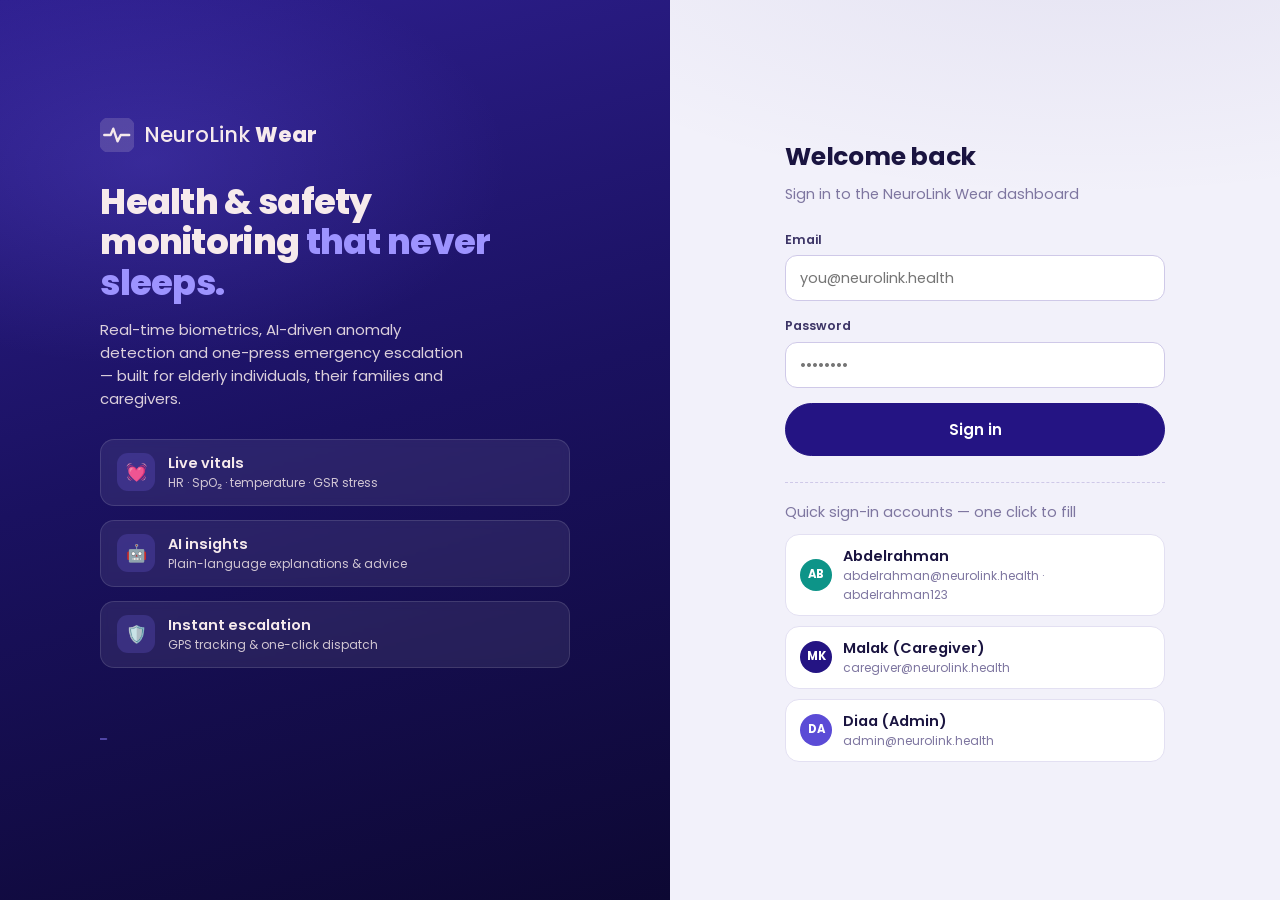
==== static/index.html @ 6613efa2 "Remove Two-tier safety thresholds section from Calibration tab Co-authored-by: arena-agent <29705374" ====
<!DOCTYPE html>
<html lang="en" data-theme="light">
<head>
  <meta charset="UTF-8">
  <meta name="viewport" content="width=device-width, initial-scale=1.0">
  <meta name="description" content="NeuroLink Wear — real-time IoT health & safety monitoring dashboard for elderly care.">
  <title>NeuroLink Wear — Health & Safety Dashboard</title>
  <link rel="icon" href="data:image/svg+xml,%3Csvg xmlns='http://www.w3.org/2000/svg' viewBox='0 0 32 32'%3E%3Crect width='32' height='32' rx='8' fill='%23241483'/%3E%3Cpath d='M4 16h6l2.5-6 4 12 3-6h8' stroke='white' stroke-width='2.4' fill='none' stroke-linecap='round' stroke-linejoin='round'/%3E%3C/svg%3E">
  <link rel="preconnect" href="https://fonts.googleapis.com">
  <link rel="preconnect" href="https://fonts.gstatic.com" crossorigin>
  <link href="https://fonts.googleapis.com/css2?family=Poppins:wght@400;500;600;700;800&family=Inter:wght@400;500;600;700&family=JetBrains+Mono:wght@400;500;600&display=swap" rel="stylesheet">
  <link rel="stylesheet" href="/static/css/styles.css?v=20261001-4">
  <link rel="stylesheet" href="/static/vendor/leaflet/leaflet.css">
</head>
<body>
  <!-- ═══════════ Login ═══════════ -->
  <div id="login-screen" class="login-screen hidden">
    <div class="login-hero">
      <div class="login-hero-inner">
        <div class="brand-logo lg">
          <svg viewBox="0 0 32 32" width="34" height="34" aria-hidden="true"><rect width="32" height="32" rx="9" fill="currentColor" opacity=".16"/><path d="M4 16h6l2.5-6 4 12 3-6h8" stroke="currentColor" stroke-width="2.2" fill="none" stroke-linecap="round" stroke-linejoin="round"/></svg>
          <span>NeuroLink <b>Wear</b></span>
        </div>
        <h1>Health &amp; safety monitoring <span class="accent">that never sleeps.</span></h1>
        <p>Real-time biometrics, AI-driven anomaly detection and one-press emergency escalation — built for elderly individuals, their families and caregivers.</p>
        <div class="hero-features">
          <div class="hero-feature"><span class="hf-icon">💓</span><div><strong>Live vitals</strong><small>HR · SpO₂ · temperature · GSR stress</small></div></div>
          <div class="hero-feature"><span class="hf-icon">🤖</span><div><strong>AI insights</strong><small>Plain-language explanations &amp; advice</small></div></div>
          <div class="hero-feature"><span class="hf-icon">🛡️</span><div><strong>Instant escalation</strong><small>GPS tracking &amp; one-click dispatch</small></div></div>
        </div>
        <div class="hero-wave" aria-hidden="true">
          <svg viewBox="0 0 600 90" preserveAspectRatio="none">
            <path class="wave-path" d="M0,45 L60,45 L75,20 L95,70 L115,35 L130,45 L200,45 L215,10 L235,80 L255,30 L270,45 L340,45 L355,22 L375,68 L395,38 L410,45 L480,45 L495,16 L515,74 L535,32 L550,45 L600,45"
                  fill="none" stroke="currentColor" stroke-width="2.5" stroke-linecap="round" stroke-linejoin="round"/>
          </svg>
        </div>
      </div>
    </div>
    <div class="login-panel">
      <div class="login-card">
        <h2>Welcome back</h2>
        <p class="muted">Sign in to the NeuroLink Wear dashboard</p>
        <form id="login-form" autocomplete="on" onsubmit="return false" action="#">
          <label class="field">
            <span>Email</span>
            <input type="email" id="login-email" required placeholder="you@neurolink.health" autocomplete="username">
          </label>
          <label class="field">
            <span>Password</span>
            <input type="password" id="login-password" required placeholder="••••••••" autocomplete="current-password">
          </label>
          <div id="login-error" class="form-error hidden"></div>
          <button type="submit" class="btn primary block lg-btn" id="login-submit">Sign in</button>
        </form>
        <div class="demo-accounts">
          <p class="muted">Quick sign-in accounts — one click to fill</p>
          <button class="demo-chip" data-email="abdelrahman@neurolink.health" data-pw="abdelrahman123">
            <span class="avatar sm" style="background:#0d9488">AB</span>
            <span><strong>Abdelrahman</strong><small>abdelrahman@neurolink.health · abdelrahman123</small></span>
          </button>
          <button class="demo-chip" data-email="caregiver@neurolink.health" data-pw="caregiver123">
            <span class="avatar sm" style="background:#241483">MK</span>
            <span><strong>Malak (Caregiver)</strong><small>caregiver@neurolink.health</small></span>
          </button>
          <button class="demo-chip" data-email="admin@neurolink.health" data-pw="admin123">
            <span class="avatar sm" style="background:#5b4bd6">DA</span>
            <span><strong>Diaa (Admin)</strong><small>admin@neurolink.health</small></span>
          </button>
        </div>
      </div>
    </div>
  </div>

  <!-- ═══════════ App shell ═══════════ -->
  <div id="app-shell" class="app-shell hidden">
    <aside id="sidebar" class="sidebar">
      <div class="sidebar-head">
        <div class="brand-logo">
          <svg viewBox="0 0 32 32" width="30" height="30" aria-hidden="true"><rect width="32" height="32" rx="9" fill="currentColor" opacity=".16"/><path d="M4 16h6l2.5-6 4 12 3-6h8" stroke="currentColor" stroke-width="2.2" fill="none" stroke-linecap="round" stroke-linejoin="round"/></svg>
          <span>NeuroLink <b>Wear</b></span>
        </div>
        <button id="sidebar-close" class="icon-btn sidebar-close" aria-label="Close menu">✕</button>
      </div>

      <div class="patient-chip" id="patient-chip">
        <span class="avatar" id="patient-avatar">AB</span>
        <div class="patient-chip-info">
          <strong id="patient-chip-name">Abdelrahman</strong>
          <small id="patient-chip-sub">78 · Suite 214 · NL-200</small>
        </div>
      </div>

      <nav class="side-nav" id="side-nav" aria-label="Main navigation">
        <a href="#/overview" data-route="overview" class="side-link">
          <svg viewBox="0 0 24 24"><rect x="3" y="3" width="7.5" height="7.5" rx="2"/><rect x="13.5" y="3" width="7.5" height="7.5" rx="2"/><rect x="3" y="13.5" width="7.5" height="7.5" rx="2"/><rect x="13.5" y="13.5" width="7.5" height="7.5" rx="2"/></svg>
          <span>Live Overview</span>
        </a>
        <a href="#/alerts" data-route="alerts" class="side-link">
          <svg viewBox="0 0 24 24"><path d="M12 3a6 6 0 0 0-6 6v3.6l-1.6 2.9a1 1 0 0 0 .9 1.5h13.4a1 1 0 0 0 .9-1.5L18 12.6V9a6 6 0 0 0-6-6Z"/><path d="M9.5 19a2.5 2.5 0 0 0 5 0"/></svg>
          <span>AI Alerts</span>
          <span class="nav-badge hidden" id="nav-alert-count">0</span>
        </a>
        <a href="#/safety" data-route="safety" class="side-link">
          <svg viewBox="0 0 24 24"><path d="M12 2.7 4.8 5.7v5.1c0 4.6 3 8.9 7.2 10.2 4.2-1.3 7.2-5.6 7.2-10.2V5.7L12 2.7Z"/><path d="M9.2 11.9 11.3 14l3.7-3.9"/></svg>
          <span>Safety &amp; SOS</span>
        </a>
        <a href="#/trends" data-route="trends" class="side-link">
          <svg viewBox="0 0 24 24"><path d="M4 19V5"/><path d="M4 19h16"/><path d="m7 14 3.5-4 3 2.5L18 7"/><circle cx="18" cy="7" r="1.4"/></svg>
          <span>Trends</span>
        </a>
        <a href="#/management" data-route="management" class="side-link">
          <svg viewBox="0 0 24 24"><circle cx="9" cy="8" r="3.2"/><path d="M3.5 19c.6-3 2.9-4.7 5.5-4.7s4.9 1.7 5.5 4.7"/><circle cx="17.2" cy="9.2" r="2.5"/><path d="M15.6 14.7c2.4.1 4.4 1.6 4.9 4.3"/></svg>
          <span>Care Team</span>
        </a>
        <div class="side-section-label">System</div>
        <a href="#/settings" data-route="settings" class="side-link">
          <svg viewBox="0 0 24 24"><circle cx="12" cy="12" r="3"/><path d="M19 12a7 7 0 0 0-.1-1.2l2-1.5-2-3.4-2.3 1a7 7 0 0 0-2-1.2L14.2 3h-4l-.4 2.7a7 7 0 0 0-2 1.2l-2.3-1-2 3.4 2 1.5a7 7 0 0 0 0 2.4l-2 1.5 2 3.4 2.3-1a7 7 0 0 0 2 1.2l.4 2.7h4l.4-2.7a7 7 0 0 0 2-1.2l2.3 1 2-3.4-2-1.5c.06-.4.1-.8.1-1.2Z"/></svg>
          <span>Settings</span>
        </a>
      </nav>

      <div class="sidebar-foot">
        <div class="user-card" id="user-card">
          <span class="avatar sm" id="user-avatar">EC</span>
          <div class="user-card-info">
            <strong id="user-name">—</strong>
            <small id="user-role">—</small>
          </div>
          <button class="icon-btn" id="logout-btn" title="Sign out" aria-label="Sign out">
            <svg viewBox="0 0 24 24"><path d="M9 4H6a2 2 0 0 0-2 2v12a2 2 0 0 0 2 2h3"/><path d="m15 8 4 4-4 4"/><path d="M19 12H9"/></svg>
          </button>
        </div>
      </div>
    </aside>
    <div id="sidebar-overlay" class="sidebar-overlay hidden"></div>

    <div class="main-col">
      <!-- Sticky device status banner -->
      <header class="status-banner" id="status-banner">
        <button class="icon-btn menu-btn" id="menu-btn" aria-label="Open menu">
          <svg viewBox="0 0 24 24"><path d="M4 7h16M4 12h16M4 17h16"/></svg>
        </button>
        <div class="device-status" id="device-status">
          <span class="status-dot online" id="status-dot"></span>
          <strong id="status-label">Connecting…</strong>
          <span class="status-sep">·</span>
          <span class="muted" id="status-device-name">NeuroLink Band NL-200</span>
          <span class="status-sep">·</span>
          <span class="battery-chip" id="status-battery" title="Band battery">
            <svg viewBox="0 0 24 24" width="16" height="16"><rect x="2" y="7" width="17" height="10" rx="2.5"/><path d="M21 10.5v3" stroke-width="2"/><rect class="battery-fill" x="4" y="9" width="11" height="6" rx="1"/></svg>
            <span id="status-battery-pct">—</span>
          </span>
          <span class="status-sep">·</span>
          <span class="muted mono" id="status-sync">last sync —</span>
        </div>
        <div class="banner-actions">
          <button class="btn ghost sm" id="theme-toggle" title="Toggle dark / light mode" aria-label="Toggle theme">
            <svg id="theme-icon-moon" viewBox="0 0 24 24"><path d="M20 14.5A8 8 0 0 1 9.5 4 8 8 0 1 0 20 14.5Z"/></svg>
            <svg id="theme-icon-sun" class="hidden" viewBox="0 0 24 24"><circle cx="12" cy="12" r="4"/><path d="M12 2.5v2M12 19.5v2M2.5 12h2M19.5 12h2M5 5l1.4 1.4M17.6 17.6 19 19M19 5l-1.4 1.4M6.4 17.6 5 19"/></svg>
          </button>
          <button class="btn danger sm" id="sos-btn" title="Trigger emergency SOS">
            <svg viewBox="0 0 24 24" width="15" height="15"><path d="M12 2.7 4.8 5.7v5.1c0 4.6 3 8.9 7.2 10.2 4.2-1.3 7.2-5.6 7.2-10.2V5.7L12 2.7Z"/><path d="M12 8.5v4.2"/><circle cx="12" cy="15.6" r=".9" fill="currentColor" stroke="none"/></svg>
            <span class="sos-label">SOS</span>
          </button>
        </div>
      </header>

      <main id="view-root" class="view-root" tabindex="-1"></main>
    </div>
  </div>

  <!-- overlays -->
  <div id="toast-root" class="toast-root" aria-live="polite"></div>
  <div id="modal-root" class="modal-root hidden"></div>

  <script type="module" src="/static/js/app.js?v=20261001-4"></script>
</body>
</html>
---- static/css/styles.css ----
/* ═══════════════════════════════════════════════════════════════════════════
   NeuroLink Wear — Health & Safety Dashboard
   Minimal clinical design system · crimson identity · light / dark · responsive
   ═══════════════════════════════════════════════════════════════════════════ */

:root {
  --font-sans: 'Poppins', 'Inter', ui-sans-serif, -apple-system, 'Segoe UI', Roboto, sans-serif;
  --font-mono: 'JetBrains Mono', ui-monospace, 'SF Mono', Menlo, Consolas, monospace;

  /* light theme — warm blush minimal */
  --bg: #f2f1fa;
  --bg-grad: radial-gradient(1100px 480px at 85% -10%, rgba(36, 20, 131, .07) 0%, transparent 60%);
  --surface: #ffffff;
  --surface-2: #f7f6fc;
  --surface-3: #eceaf6;
  --border: #e3e0f2;
  --border-strong: #cfc9e8;
  --text: #1a1440;
  --text-2: #3d3566;
  --muted: #7e76a0;
  --accent: #241483;
  --accent-2: #170c5e;
  --accent-soft: rgba(36, 20, 131, .09);
  --ok: #1e8a5f;
  --ok-soft: rgba(30, 138, 95, .12);
  --warn: #c97a14;
  --warn-soft: rgba(201, 122, 20, .13);
  --danger: #d32b36;
  --danger-soft: rgba(211, 43, 54, .10);
  --critical: #9f1220;
  --info: #4a3fc0;
  --info-soft: rgba(74, 63, 192, .11);
  --purple: #6b4fd0;
  --purple-soft: rgba(107, 79, 208, .12);
  --shadow-sm: 0 1px 2px rgba(24, 16, 80, .05);
  --shadow-md: 0 6px 18px rgba(24, 16, 80, .08);
  --shadow-lg: 0 22px 50px rgba(24, 16, 80, .16);
  --radius: 18px;
  --radius-sm: 12px;
  --sidebar-w: 252px;
  --banner-h: 54px;
  --on-accent: #ffffff;
  --accent-3: #4c3bd4;
}

[data-theme="dark"] {
  --bg: #0d0a24;
  --bg-grad: radial-gradient(1100px 480px at 85% -10%, rgba(120, 100, 255, .10) 0%, transparent 55%);
  --surface: #171240;
  --surface-2: #1d1750;
  --surface-3: #251d66;
  --border: #2e2578;
  --border-strong: #3b3090;
  --text: #efedfb;
  --text-2: #c5bfe8;
  --muted: #8e86b8;
  --accent: #8f82ee;
  --accent-2: #6b5ae8;
  --accent-soft: rgba(143, 130, 238, .15);
  --ok: #46bfa0;
  --ok-soft: rgba(70, 191, 160, .14);
  --warn: #e0a64d;
  --warn-soft: rgba(224, 166, 77, .14);
  --danger: #f56a80;
  --danger-soft: rgba(245, 106, 128, .14);
  --critical: #f05570;
  --info: #8f82ee;
  --info-soft: rgba(143, 130, 238, .15);
  --purple: #a88fe0;
  --purple-soft: rgba(168, 143, 224, .15);
  --shadow-sm: 0 1px 2px rgba(0, 0, 0, .3);
  --shadow-md: 0 6px 18px rgba(0, 0, 0, .35);
  --shadow-lg: 0 22px 54px rgba(0, 0, 0, .5);
  --on-accent: #140c48;
  --accent-3: #5b4bd6;
}

* { box-sizing: border-box; margin: 0; padding: 0; }
html { -webkit-text-size-adjust: 100%; }
body {
  font-family: var(--font-sans);
  background: var(--bg);
  background-image: var(--bg-grad);
  background-attachment: fixed;
  color: var(--text);
  min-height: 100vh;
  font-size: 14.5px;
  line-height: 1.55;
  -webkit-font-smoothing: antialiased;
}
.hidden { display: none !important; }
.muted { color: var(--muted); }
.mono { font-family: var(--font-mono); font-size: .92em; }
b, strong { font-weight: 600; }
small { font-size: 12px; }
a { color: var(--accent); text-decoration: none; }
h1, h2, h3, h4 { letter-spacing: -.015em; }
svg { fill: none; stroke: currentColor; stroke-width: 1.7; stroke-linecap: round; stroke-linejoin: round; }
::-webkit-scrollbar { width: 10px; height: 10px; }
::-webkit-scrollbar-thumb { background: var(--border-strong); border-radius: 8px; border: 2px solid transparent; background-clip: padding-box; }
::-webkit-scrollbar-track { background: transparent; }

/* ── Buttons ──────────────────────────────────────────────────────────── */
.btn {
  display: inline-flex; align-items: center; justify-content: center; gap: 8px;
  font: inherit; font-weight: 600; font-size: 13.5px;
  padding: 10px 19px; border-radius: 999px;
  border: 1px solid var(--border-strong); background: var(--surface); color: var(--text);
  cursor: pointer; transition: all .16s ease; white-space: nowrap; text-decoration: none;
}
.btn:hover { transform: translateY(-1px); box-shadow: var(--shadow-md); }
.btn:active { transform: translateY(0); }
.btn:disabled { opacity: .55; cursor: not-allowed; transform: none; box-shadow: none; }
.btn svg { width: 16px; height: 16px; }
.btn.primary { background: var(--accent); border-color: var(--accent); color: var(--on-accent); }
.btn.primary:hover { filter: brightness(1.08); }
.btn.danger { background: var(--danger); border-color: var(--danger); color: var(--on-accent); }
.btn.ghost { background: transparent; border-color: var(--border); }
.btn.ghost:hover { background: var(--surface-3); }
.btn.soft { background: var(--accent-soft); border-color: transparent; color: var(--accent); }
.btn.warn { background: var(--warn); border-color: var(--warn); color: var(--on-accent); }
.btn.sm { padding: 6px 14px; font-size: 12.5px; }
.btn.sm svg { width: 14px; height: 14px; }
.btn.lg-btn { padding: 14px 24px; font-size: 15px; }
.btn.block { width: 100%; }
.icon-btn {
  display: inline-flex; align-items: center; justify-content: center;
  width: 36px; height: 36px; border-radius: 999px; border: 1px solid var(--border);
  background: var(--surface); color: var(--text-2); cursor: pointer; transition: all .15s;
}
.icon-btn:hover { background: var(--surface-3); color: var(--text); }
.icon-btn svg { width: 18px; height: 18px; }

/* ── Badges / chips ───────────────────────────────────────────────────── */
.badge {
  display: inline-flex; align-items: center; gap: 5px;
  padding: 3px 10px; border-radius: 999px; font-size: 11px; font-weight: 700;
  letter-spacing: .04em; text-transform: uppercase; line-height: 1.6;
}
.badge.low { background: var(--info-soft); color: var(--info); }
.badge.medium { background: var(--warn-soft); color: var(--warn); }
.badge.high { background: var(--danger-soft); color: var(--danger); }
.badge.critical { background: var(--danger); color: var(--on-accent); animation: pulse-critical 2s infinite; }
.badge.ok, .badge.resolved { background: var(--ok-soft); color: var(--ok); }
.badge.active { background: var(--danger-soft); color: var(--danger); }
.badge.acknowledged { background: var(--warn-soft); color: var(--warn); }
.badge.neutral { background: var(--surface-3); color: var(--text-2); }
.badge.purple { background: var(--purple-soft); color: var(--purple); }
@keyframes pulse-critical {
  0%, 100% { box-shadow: 0 0 0 0 rgba(211, 43, 54, .45); }
  50% { box-shadow: 0 0 0 6px rgba(211, 43, 54, 0); }
}

/* ── Cards ────────────────────────────────────────────────────────────── */
.card {
  background: var(--surface); border: 1px solid var(--border);
  border-radius: var(--radius); box-shadow: var(--shadow-sm);
}
.card-pad { padding: 20px; }
.card-head {
  display: flex; align-items: center; justify-content: space-between; gap: 12px;
  padding: 16px 20px 0;
}
.card-head h3 { font-size: 15px; font-weight: 650; display: flex; align-items: center; gap: 8px; }
.card-head h3 svg { width: 18px; height: 18px; flex: 0 0 18px; }
.card-head .sub { font-size: 12px; color: var(--muted); font-weight: 400; }
.card-body { padding: 16px 20px 20px; }

/* ── Login ────────────────────────────────────────────────────────────── */
.login-screen { display: grid; grid-template-columns: 1.1fr 1fr; min-height: 100vh; }
.login-hero {
  background: linear-gradient(165deg, #2e1f8f 0%, #1a1160 48%, #0d0833 100%);
  color: #f6eaec; display: flex; align-items: center; justify-content: center;
  padding: 48px; position: relative; overflow: hidden;
}
.login-hero::after {
  content: ''; position: absolute; inset: 0;
  background: radial-gradient(600px 340px at 22% 18%, rgba(120, 100, 255, .22), transparent 60%);
}
.login-hero-inner { max-width: 470px; position: relative; z-index: 1; }
.brand-logo {
  display: flex; align-items: center; gap: 10px;
  font-size: 17px; font-weight: 500; color: inherit;
}
.brand-logo b { font-weight: 800; }
.brand-logo.lg { font-size: 21px; margin-bottom: 30px; }
.login-hero h1 { font-size: 35px; line-height: 1.16; font-weight: 800; letter-spacing: -.02em; margin-bottom: 14px; }
.login-hero h1 .accent { color: #9d93ff; }
.login-hero > .login-hero-inner > p { opacity: .88; font-size: 15px; max-width: 42ch; }
.hero-features { margin-top: 28px; display: grid; gap: 14px; }
.hero-feature {
  display: flex; gap: 13px; align-items: center;
  background: rgba(255, 255, 255, .08); border: 1px solid rgba(255, 255, 255, .12);
  padding: 12px 16px; border-radius: 14px; backdrop-filter: blur(4px);
}
.hero-feature .hf-icon {
  font-size: 17px; width: 38px; height: 38px; border-radius: 11px; flex: 0 0 auto;
  display: inline-flex; align-items: center; justify-content: center;
  background: rgba(130, 110, 255, .2);
}
.hero-feature small { display: block; opacity: .82; }
.hero-wave { margin-top: 34px; color: rgba(140, 125, 255, .5); }
.hero-wave svg { width: 100%; height: 74px; }
.wave-path { stroke-dasharray: 8 1400; animation: wave-dash 7s linear infinite; }
@keyframes wave-dash { to { stroke-dashoffset: -1400; } }

.login-panel { display: flex; align-items: center; justify-content: center; padding: 32px 24px; }
.login-card { width: 100%; max-width: 380px; }
.login-card h2 { font-size: 25px; letter-spacing: -.01em; }
.login-card > p { margin: 6px 0 24px; }
.field { display: grid; gap: 6px; margin-bottom: 15px; }
.field > span { font-size: 12.5px; font-weight: 600; color: var(--text-2); }
.field input, .field select, .field textarea {
  font: inherit; padding: 11px 14px; border-radius: var(--radius-sm);
  border: 1px solid var(--border-strong); background: var(--surface); color: var(--text);
  transition: border-color .15s, box-shadow .15s; width: 100%;
}
.field input:focus, .field select:focus, .field textarea:focus {
  outline: none; border-color: var(--accent); box-shadow: 0 0 0 3px var(--accent-soft);
}
.field textarea { resize: vertical; min-height: 74px; }
.form-error {
  background: var(--danger-soft); color: var(--danger); border: 1px solid var(--danger);
  padding: 10px 13px; border-radius: var(--radius-sm); font-size: 13px; margin-bottom: 14px;
}
.demo-accounts { margin-top: 26px; border-top: 1px dashed var(--border-strong); padding-top: 18px; display: grid; gap: 10px; }
.demo-chip {
  display: flex; align-items: center; gap: 11px; text-align: left;
  padding: 10px 14px; border-radius: 14px; border: 1px solid var(--border);
  background: var(--surface); cursor: pointer; font: inherit; color: var(--text);
  transition: all .15s;
}
.demo-chip:hover { border-color: var(--accent); background: var(--accent-soft); }
.demo-chip small { display: block; color: var(--muted); }
#login-submit.loading { pointer-events: none; opacity: .75; }

/* ── Avatars ──────────────────────────────────────────────────────────── */
.avatar {
  width: 42px; height: 42px; border-radius: 50%; flex: 0 0 auto;
  display: inline-flex; align-items: center; justify-content: center;
  background: var(--accent-2); color: var(--on-accent); font-weight: 700; font-size: 14px; letter-spacing: .02em;
}
[data-theme="dark"] .avatar { color: #fff; }
.avatar.sm { width: 32px; height: 32px; font-size: 11.5px; }
.avatar.lg { width: 58px; height: 58px; font-size: 19px; }

/* ── App shell ────────────────────────────────────────────────────────── */
.app-shell { display: flex; min-height: 100vh; }
.sidebar {
  width: var(--sidebar-w); flex: 0 0 var(--sidebar-w);
  background: linear-gradient(180deg, #1e1270 0%, #0f0a40 100%);
  border-right: 1px solid rgba(255, 255, 255, .06);
  display: flex; flex-direction: column; position: fixed; inset: 0 auto 0 0;
  z-index: 60; transition: transform .25s ease;
}
.sidebar-head {
  display: flex; align-items: center; justify-content: space-between;
  padding: 18px 18px 14px;
}
.sidebar-head .brand-logo { color: #edeafb; }
.sidebar-head .brand-logo svg { color: #8b7bff; }
.sidebar-close { display: none; }
.patient-chip {
  margin: 2px 14px 14px; padding: 11px; display: flex; gap: 11px; align-items: center;
  background: rgba(255, 255, 255, .06); border: 1px solid rgba(255, 255, 255, .09); border-radius: 14px;
}
.patient-chip-info { min-width: 0; }
.patient-chip-info strong { display: block; font-size: 13px; white-space: nowrap; overflow: hidden; text-overflow: ellipsis; color: #edeafb; }
.patient-chip-info small { color: #a79fc8; }
.side-nav { flex: 1; overflow-y: auto; padding: 4px 12px 12px; display: grid; gap: 3px; align-content: start; }
.side-section-label {
  font-size: 10.5px; font-weight: 700; letter-spacing: .1em; text-transform: uppercase;
  color: #9b93c4; padding: 14px 12px 5px;
}
.side-link {
  display: flex; align-items: center; gap: 11px; padding: 10px 13px;
  border-radius: 12px; color: #d8d4f0; font-weight: 500; font-size: 13.5px;
  transition: all .15s; position: relative;
}
.side-link svg { width: 19px; height: 19px; stroke-width: 1.8; }
.side-link:hover { background: rgba(255, 255, 255, .07); color: #fff; }
.side-link.active { background: var(--accent-3); color: #fff; font-weight: 650; }
.nav-badge {
  margin-left: auto; background: var(--danger); color: #fff; font-size: 10.5px;
  font-weight: 700; padding: 1px 7px; border-radius: 999px;
}
.sidebar-foot { padding: 12px 14px 16px; border-top: 1px solid rgba(255, 255, 255, .08); }
.user-card { display: flex; align-items: center; gap: 10px; }
.user-card-info { flex: 1; min-width: 0; }
.user-card-info strong { display: block; font-size: 12.5px; white-space: nowrap; overflow: hidden; text-overflow: ellipsis; color: #edeafb; }
.user-card-info small { color: #a79fc8; text-transform: capitalize; }
.sidebar-overlay {
  position: fixed; inset: 0; background: rgba(12, 8, 40, .5); z-index: 1200;
  backdrop-filter: blur(2px);
}

.main-col { flex: 1; margin-left: var(--sidebar-w); display: flex; flex-direction: column; min-width: 0; }

/* ── Status banner ────────────────────────────────────────────────────── */
.status-banner {
  position: sticky; top: 0; z-index: 1100; min-height: var(--banner-h);
  display: flex; align-items: center; gap: 12px; padding: 8px 22px;
  background: color-mix(in srgb, var(--surface) 86%, transparent);
  backdrop-filter: blur(12px) saturate(1.3);
  border-bottom: 1px solid var(--border);
}
.menu-btn { display: none; }
.device-status { display: flex; align-items: center; gap: 9px; flex-wrap: wrap; font-size: 13px; min-width: 0; }
.status-sep { color: var(--border-strong); }
.status-dot { width: 9px; height: 9px; border-radius: 50%; background: var(--muted); flex: 0 0 auto; }
.status-dot.online { background: var(--ok); box-shadow: 0 0 0 3px var(--ok-soft); animation: blink 2.4s ease-in-out infinite; }
.status-dot.offline { background: var(--danger); box-shadow: 0 0 0 3px var(--danger-soft); }
.status-dot.connecting { background: var(--warn); box-shadow: 0 0 0 3px var(--warn-soft); animation: blink 1.1s ease-in-out infinite; }
@keyframes blink { 50% { opacity: .55; } }
.battery-chip { display: inline-flex; align-items: center; gap: 5px; color: var(--text-2); }
.battery-chip svg rect { stroke: currentColor; }
.battery-chip svg .battery-fill { fill: var(--ok); stroke: none; }
.banner-actions { margin-left: auto; display: flex; gap: 8px; align-items: center; }
#sos-btn { position: relative; overflow: hidden; }
#sos-btn::after {
  content: ''; position: absolute; inset: 0;
  background: radial-gradient(circle at 50% 50%, rgba(255,255,255,.28), transparent 70%);
  opacity: 0; transition: opacity .3s;
}
#sos-btn:hover::after { opacity: 1; }

/* ── View root / layout helpers ───────────────────────────────────────── */
.view-root { padding: 24px 26px 48px; max-width: 1500px; width: 100%; outline: none; }
.page-head { display: flex; align-items: flex-start; justify-content: space-between; gap: 16px; margin-bottom: 20px; flex-wrap: wrap; }
.page-head h2 { font-size: 23px; letter-spacing: -.015em; font-weight: 750; }
.page-head .subtitle { color: var(--muted); margin-top: 3px; max-width: 64ch; }
.page-actions { display: flex; gap: 9px; flex-wrap: wrap; }
.grid { display: grid; gap: 16px; }
.grid.cols-2 { grid-template-columns: repeat(2, minmax(0, 1fr)); }
.grid.cols-3 { grid-template-columns: repeat(3, minmax(0, 1fr)); }
.grid.cols-4 { grid-template-columns: repeat(4, minmax(0, 1fr)); }
.grid.span-right { grid-template-columns: 2fr 1fr; }
.grid.span-left { grid-template-columns: 1fr 2fr; }
.stack { display: grid; gap: 16px; }
.row { display: flex; gap: 10px; align-items: center; flex-wrap: wrap; }

/* ── Vitals cards ─────────────────────────────────────────────────────── */
.vital-card { position: relative; overflow: hidden; }
.vital-card .card-body { padding: 16px 18px 12px; }
.vital-top { display: flex; justify-content: space-between; align-items: flex-start; gap: 8px; }
.vital-icon {
  width: 40px; height: 40px; border-radius: 13px; display: inline-flex;
  align-items: center; justify-content: center; font-size: 19px;
}
.vital-icon svg { width: 21px; height: 21px; }
.vital-label { font-size: 12px; font-weight: 600; letter-spacing: .05em; text-transform: uppercase; color: var(--muted); }
.vital-value { font-family: var(--font-mono); font-size: 30px; font-weight: 600; letter-spacing: -.02em; line-height: 1.15; margin-top: 4px; }
.vital-value .unit { font-size: 13px; color: var(--muted); font-weight: 500; margin-left: 3px; letter-spacing: 0; }
.vital-trend { display: inline-flex; align-items: center; gap: 4px; font-size: 11.5px; font-weight: 600; }
.vital-trend.up { color: var(--danger); }
.vital-trend.down { color: var(--ok); }
.vital-trend.flat { color: var(--muted); }
.vital-foot { display: flex; align-items: center; justify-content: space-between; margin-top: 6px; }
.sparkline { width: 100%; height: 46px; display: block; }
.vital-range { font-size: 11px; color: var(--muted); }

/* ── Motion / IMU card ────────────────────────────────────────────────── */
.imu-grid { display: grid; grid-template-columns: repeat(3, 1fr); gap: 12px; margin: 12px 0; }
.imu-cell {
  background: var(--surface-2); border: 1px solid var(--border); border-radius: 13px;
  padding: 11px 13px;
}
.imu-cell small { color: var(--muted); display: block; font-size: 11px; text-transform: uppercase; letter-spacing: .05em; }
.imu-cell strong { font-family: var(--font-mono); font-size: 17px; font-weight: 600; }
.meter { height: 7px; border-radius: 6px; background: var(--surface-3); overflow: hidden; margin-top: 8px; }
.meter > i { display: block; height: 100%; border-radius: 6px; background: var(--accent); transition: width .5s ease; }
.meter.warn > i { background: var(--warn); }
.meter.danger > i { background: var(--danger); }

/* ── Feed / timeline ──────────────────────────────────────────────────── */
.feed { display: grid; gap: 0; max-height: 380px; overflow-y: auto; }
.feed-item {
  display: flex; gap: 12px; padding: 11px 4px; border-bottom: 1px dashed var(--border);
  align-items: flex-start;
}
.feed-item:last-child { border-bottom: 0; }
.feed-dot {
  width: 10px; height: 10px; border-radius: 50%; margin-top: 6px; flex: 0 0 auto;
  background: var(--accent); box-shadow: 0 0 0 3px var(--accent-soft);
}
.feed-dot.danger { background: var(--danger); box-shadow: 0 0 0 3px var(--danger-soft); }
.feed-dot.warn { background: var(--warn); box-shadow: 0 0 0 3px var(--warn-soft); }
.feed-dot.ok { background: var(--ok); box-shadow: 0 0 0 3px var(--ok-soft); }
.feed-content { flex: 1; min-width: 0; }
.feed-content .meta { display: flex; gap: 8px; align-items: center; color: var(--muted); font-size: 11.5px; margin-top: 2px; flex-wrap: wrap; }

.timeline { display: grid; gap: 0; }
.timeline-item { display: flex; gap: 14px; position: relative; padding-bottom: 22px; }
.timeline-item:last-child { padding-bottom: 0; }
.timeline-rail { display: flex; flex-direction: column; align-items: center; flex: 0 0 26px; }
.timeline-node {
  width: 12px; height: 12px; border-radius: 50%; background: var(--accent);
  box-shadow: 0 0 0 3.5px var(--accent-soft); margin-top: 5px;
}
.timeline-node.critical { background: var(--danger); box-shadow: 0 0 0 3.5px var(--danger-soft); }
.timeline-node.high { background: var(--warn); box-shadow: 0 0 0 3.5px var(--warn-soft); }
.timeline-line { flex: 1; width: 2px; background: var(--border); margin-top: 6px; }
.timeline-card { flex: 1; min-width: 0; }

/* ── Alert cards ──────────────────────────────────────────────────────── */
.alert-card { position: relative; overflow: hidden; }
.alert-card::before {
  content: ''; position: absolute; left: 0; top: 0; bottom: 0; width: 4.5px;
  background: var(--accent);
}
.alert-card.sev-critical::before { background: var(--critical); }
.alert-card.sev-high::before { background: var(--warn); }
.alert-card.sev-medium::before { background: var(--info); }
.alert-card.sev-low::before { background: var(--ok); }
.alert-head { display: flex; justify-content: space-between; gap: 10px; align-items: flex-start; }
.alert-head h4 { font-size: 15px; font-weight: 650; }
.alert-meta { display: flex; gap: 8px; align-items: center; flex-wrap: wrap; margin-top: 4px; font-size: 11.5px; color: var(--muted); }
.ai-explain {
  margin: 12px 0 0; padding: 12px 14px; border-radius: 13px;
  background: var(--accent-soft); border: 1px solid color-mix(in srgb, var(--accent) 25%, transparent);
  font-size: 13.4px; line-height: 1.6;
}
.ai-tag, .ai-explain .ai-tag {
  display: flex; align-items: center; gap: 6px; font-size: 11px; font-weight: 800;
  letter-spacing: .07em; text-transform: uppercase; color: var(--accent); margin-bottom: 6px;
}
.ai-tag svg, .ai-explain .ai-tag svg {
  width: 15px; height: 15px; flex: 0 0 15px;
}
.recommend-list {
  margin: 12px 0 0; padding: 12px 16px; background: var(--surface-2);
  border: 1px solid var(--border); border-radius: 13px;
}
.recommend-list .ai-tag {
  font-size: 13px; font-weight: 800; color: var(--ok); margin-bottom: 8px;
}
.recommend-list .ai-tag svg {
  width: 15px; height: 15px; flex: 0 0 15px; stroke-width: 2.2;
}
.recommend-list li { font-size: 13.2px; font-weight: 600; margin: 5px 0; color: var(--text); }
.alert-actions { display: flex; gap: 8px; margin-top: 13px; flex-wrap: wrap; }
.readings-strip { display: flex; gap: 8px; flex-wrap: wrap; margin-top: 11px; }
.reading-pill {
  display: inline-flex; gap: 6px; align-items: baseline; padding: 5px 11px;
  background: var(--surface-2); border: 1px solid var(--border); border-radius: 999px;
  font-size: 11.5px; color: var(--muted);
}
.reading-pill b { font-family: var(--font-mono); color: var(--text); font-size: 12.5px; }

/* ── Filter chips ─────────────────────────────────────────────────────── */
.chip-row { display: flex; gap: 8px; flex-wrap: wrap; }
.chip {
  padding: 7px 15px; border-radius: 999px; border: 1px solid var(--border-strong);
  background: var(--surface); color: var(--text-2); font: inherit; font-size: 12.5px;
  font-weight: 600; cursor: pointer; transition: all .15s;
}
.chip:hover { border-color: var(--accent); color: var(--accent); }
.chip.active { background: var(--accent-2); border-color: var(--accent-2); color: var(--on-accent); }
[data-theme="dark"] .chip.active { color: #fff; }
.chip .count { opacity: .65; margin-left: 3px; font-size: 11px; }

/* ── Stats & KPIs ─────────────────────────────────────────────────────── */
.stat-tile { padding: 16px 18px; }
.stat-tile .label { font-size: 11.5px; font-weight: 650; text-transform: uppercase; letter-spacing: .06em; color: var(--muted); }
.stat-tile .value { font-family: var(--font-mono); font-size: 25px; font-weight: 600; letter-spacing: -.02em; margin: 3px 0; }
.stat-tile .delta { font-size: 11.5px; font-weight: 600; display: inline-flex; gap: 4px; align-items: center; }
.stat-tile .delta.up { color: var(--danger); }
.stat-tile .delta.down { color: var(--ok); }
.stat-tile .delta.neutral { color: var(--muted); }

/* ── Tables ───────────────────────────────────────────────────────────── */
.table-wrap { overflow-x: auto; }
table.data-table { width: 100%; border-collapse: collapse; font-size: 13.2px; }
.data-table th {
  text-align: left; font-size: 10.8px; font-weight: 700; text-transform: uppercase;
  letter-spacing: .07em; color: var(--muted); padding: 10px 12px;
  border-bottom: 1px solid var(--border); white-space: nowrap;
}
.data-table td { padding: 12px; border-bottom: 1px solid var(--border); vertical-align: middle; }
.data-table tr:last-child td { border-bottom: 0; }
.data-table tbody tr { transition: background .12s; }
.data-table tbody tr:hover { background: var(--surface-2); }
.data-table .actions { display: flex; gap: 6px; justify-content: flex-end; }

/* ── Empty / loading states ───────────────────────────────────────────── */
.empty-state {
  text-align: center; padding: 42px 22px; color: var(--muted);
  display: grid; place-items: center; gap: 8px;
}
.empty-state .empty-icon {
  width: 62px; height: 62px; border-radius: 20px; display: grid; place-items: center;
  background: var(--accent-soft); color: var(--accent); margin-bottom: 6px;
}
.empty-state .empty-icon svg { width: 30px; height: 30px; }
.empty-state h4 { color: var(--text); font-size: 15.5px; }
.empty-state p { max-width: 44ch; font-size: 13px; }

.skeleton {
  background: linear-gradient(90deg, var(--surface-2) 25%, var(--surface-3) 50%, var(--surface-2) 75%);
  background-size: 220% 100%; animation: shimmer 1.4s infinite linear;
  border-radius: var(--radius-sm);
}
@keyframes shimmer { to { background-position: -220% 0; } }
.skeleton-card { height: 148px; border-radius: var(--radius); }
.skeleton-line { height: 13px; margin: 8px 0; }
.skeleton-line.w40 { width: 40%; } .skeleton-line.w60 { width: 60%; } .skeleton-line.w80 { width: 80%; }
.skeleton-chart { height: 260px; border-radius: var(--radius); }

/* ── Toasts ───────────────────────────────────────────────────────────── */
.toast-root {
  position: fixed; top: 68px; right: 18px; z-index: 2500;
  display: grid; gap: 10px; width: min(360px, calc(100vw - 36px));
}
.toast {
  background: var(--surface); border: 1px solid var(--border-strong);
  border-radius: 14px; box-shadow: var(--shadow-lg); padding: 13px 15px;
  display: flex; gap: 11px; align-items: flex-start;
  animation: toast-in .28s cubic-bezier(.2, .9, .3, 1.2);
}
.toast.leaving { animation: toast-out .25s forwards; }
@keyframes toast-in { from { opacity: 0; transform: translateX(24px); } }
@keyframes toast-out { to { opacity: 0; transform: translateX(24px); } }
.toast .t-icon { width: 30px; height: 30px; border-radius: 10px; display: grid; place-items: center; flex: 0 0 auto; }
.toast .t-icon svg { width: 16px; height: 16px; }
.toast.success .t-icon { background: var(--ok-soft); color: var(--ok); }
.toast.error .t-icon { background: var(--danger-soft); color: var(--danger); }
.toast.warning .t-icon { background: var(--warn-soft); color: var(--warn); }
.toast.info .t-icon { background: var(--info-soft); color: var(--info); }
.toast.alert .t-icon { background: var(--danger); color: var(--on-accent); }
.toast strong { display: block; font-size: 13.2px; }
.toast p { font-size: 12.4px; color: var(--muted); margin-top: 1px; }

/* ── Modal ────────────────────────────────────────────────────────────── */
.modal-root {
  position: fixed; inset: 0; z-index: 2000; display: grid; place-items: center;
  background: rgba(12, 8, 40, .55); backdrop-filter: blur(3px); padding: 20px;
  animation: fade-in .18s;
}
@keyframes fade-in { from { opacity: 0; } }
.modal {
  background: var(--surface); border-radius: 20px; box-shadow: var(--shadow-lg);
  width: min(520px, 100%); max-height: calc(100vh - 48px); overflow-y: auto;
  animation: modal-in .22s cubic-bezier(.2, .9, .3, 1.15);
}
.modal.wide { width: min(720px, 100%); }
@keyframes modal-in { from { opacity: 0; transform: translateY(14px) scale(.985); } }
.modal-head {
  display: flex; align-items: center; justify-content: space-between; gap: 12px;
  padding: 19px 22px 0;
}
.modal-head h3 { font-size: 17px; }
.modal-body { padding: 16px 22px 8px; }
.modal-foot {
  display: flex; justify-content: flex-end; gap: 9px;
  padding: 12px 22px 20px;
}
.form-grid { display: grid; grid-template-columns: 1fr 1fr; gap: 13px; }
.form-grid .full { grid-column: 1 / -1; }

/* ── Map ──────────────────────────────────────────────────────────────── */
.map-wrap {
  height: 380px; border-radius: var(--radius); overflow: hidden;
  border: 1px solid var(--border); position: relative; z-index: 1; isolation: isolate;
  background: var(--surface-2);
}
.map-wrap.tall { height: 460px; }
#safety-map, .map-box { width: 100%; height: 100%; }
.map-fallback {
  width: 100%; height: 100%; display: grid; place-items: center;
  background:
    linear-gradient(rgba(36, 20, 131, .05) 1px, transparent 1px),
    linear-gradient(90deg, rgba(36, 20, 131, .05) 1px, transparent 1px),
    var(--surface-2);
  background-size: 34px 34px, 34px 34px, auto; color: var(--muted); text-align: center; padding: 20px;
}
.map-fallback .pin { font-size: 42px; animation: bob 2.4s ease-in-out infinite; }
@keyframes bob { 50% { transform: translateY(-8px); } }
@keyframes ping {
  0% { transform: scale(1); opacity: .55; }
  70%, 100% { transform: scale(2.1); opacity: 0; }
}
.map-type-ctl {
  position: absolute; right: 10px; top: 10px; z-index: 800;
  display: inline-flex; gap: 2px; padding: 3px;
  background: color-mix(in srgb, var(--surface) 92%, transparent);
  border: 1px solid var(--border-strong); border-radius: 999px;
  backdrop-filter: blur(6px); box-shadow: var(--shadow-md);
}
.map-type-ctl button {
  border: 0; background: transparent; color: var(--muted); font: inherit; font-size: 11.5px;
  font-weight: 650; padding: 5px 12px; border-radius: 999px; cursor: pointer; transition: all .15s;
}
.map-type-ctl button.active { background: var(--accent); color: var(--on-accent); }
.tile-notice {
  position: absolute; left: 50%; top: 10px; transform: translateX(-50%); z-index: 800;
  background: color-mix(in srgb, var(--surface) 92%, transparent); color: var(--text-2);
  border: 1px solid var(--border-strong); border-radius: 999px; padding: 6px 14px;
  font-size: 11.5px; font-weight: 600; pointer-events: none; backdrop-filter: blur(6px);
  box-shadow: var(--shadow-md); white-space: nowrap;
}
.leaflet-container { font-family: var(--font-sans); background: var(--surface-2); }
.map-legend {
  position: absolute; right: 10px; bottom: 10px; z-index: 500;
  background: color-mix(in srgb, var(--surface) 92%, transparent);
  border: 1px solid var(--border); border-radius: 12px; padding: 8px 11px;
  font-size: 11px; display: grid; gap: 4px; backdrop-filter: blur(6px);
}
.map-legend .row { display: flex; align-items: center; gap: 6px; }
.legend-dot { width: 9px; height: 9px; border-radius: 50%; }

/* ── Charts ───────────────────────────────────────────────────────────── */
.chart-box { position: relative; width: 100%; }
.chart-svg { width: 100%; display: block; overflow: visible; }
.chart-svg text { font-family: var(--font-sans); fill: var(--muted); font-size: 10.5px; stroke: none; }
.chart-svg .grid-line { stroke: var(--border); stroke-width: 1; stroke-dasharray: 3 5; }
.chart-svg .axis-line { stroke: var(--border-strong); stroke-width: 1; }
.chart-tooltip {
  position: absolute; pointer-events: none; z-index: 20;
  background: color-mix(in srgb, var(--surface) 94%, transparent);
  border: 1px solid var(--border-strong); border-radius: 11px; padding: 8px 11px;
  font-size: 11.5px; box-shadow: var(--shadow-md); backdrop-filter: blur(6px);
  min-width: 120px; transition: opacity .12s;
}
.chart-tooltip .tt-title { font-weight: 700; font-size: 11px; color: var(--muted); margin-bottom: 4px; }
.chart-tooltip .tt-row { display: flex; align-items: center; gap: 6px; margin: 2px 0; }
.chart-tooltip .tt-dot { width: 8px; height: 8px; border-radius: 50%; }
.chart-legend { display: flex; gap: 15px; flex-wrap: wrap; padding: 2px 4px 8px; }
.chart-legend .lg-item { display: inline-flex; align-items: center; gap: 6px; font-size: 11.5px; color: var(--text-2); font-weight: 600; }
.chart-legend .lg-dot { width: 9px; height: 9px; border-radius: 3px; }

/* ── Segmented control ────────────────────────────────────────────────── */
.segmented { display: inline-flex; background: var(--surface-3); border-radius: 999px; padding: 3px; gap: 2px; }
.segmented button {
  border: 0; background: transparent; color: var(--muted); font: inherit; font-size: 12.3px;
  font-weight: 650; padding: 6px 14px; border-radius: 999px; cursor: pointer; transition: all .15s;
}
.segmented button.active { background: var(--accent); color: var(--on-accent); box-shadow: var(--shadow-sm); }

/* ── Dispatch panel ───────────────────────────────────────────────────── */
.contact-check {
  display: flex; gap: 11px; align-items: center; padding: 11px 13px;
  border: 1.5px solid var(--border); border-radius: 13px; cursor: pointer;
  transition: all .15s; margin-bottom: 8px;
}
.contact-check:hover { border-color: var(--accent); }
.contact-check.checked { border-color: var(--accent); background: var(--accent-soft); }
.contact-check input { accent-color: var(--accent); width: 16px; height: 16px; cursor: pointer; }
.contact-check .cc-info { flex: 1; min-width: 0; }
.contact-check .cc-info strong { display: block; font-size: 13px; }
.contact-check .cc-info small { color: var(--muted); }

/* ── AI summary card ──────────────────────────────────────────────────── */
.summary-card .summary-score {
  width: 46px; height: 46px; border-radius: 50%; display: grid; place-items: center;
  font-family: var(--font-mono); font-weight: 700; font-size: 13px; flex: 0 0 auto;
  background: conic-gradient(var(--ok) calc(var(--score) * 1%), var(--surface-3) 0);
}
.summary-card .summary-score > span {
  width: 36px; height: 36px; border-radius: 50%; background: var(--surface);
  display: grid; place-items: center;
}
.tag-pill {
  display: inline-flex; padding: 2.5px 10px; border-radius: 999px; font-size: 10.5px;
  font-weight: 650; background: var(--purple-soft); color: var(--purple); margin: 2px 3px 0 0;
}

/* ── Thresholds form ──────────────────────────────────────────────────── */
.threshold-row {
  display: grid; grid-template-columns: 1.2fr 1fr auto; gap: 12px; align-items: center;
  padding: 12px 2px; border-bottom: 1px dashed var(--border);
}
.threshold-row:last-child { border-bottom: 0; }
.threshold-row .th-label strong { display: block; font-size: 13px; }
.threshold-row .th-label small { color: var(--muted); }
.threshold-row input[type="number"] { width: 110px; }
.range-pair { display: flex; align-items: center; gap: 8px; }
.range-pair input { width: 92px; }
input[type="range"] { accent-color: var(--accent); width: 100%; }
.switch {
  position: relative; width: 42px; height: 24px; appearance: none; cursor: pointer;
  background: var(--surface-3); border: 1px solid var(--border-strong); border-radius: 999px;
  transition: background .18s;
}
.switch::after {
  content: ''; position: absolute; top: 2px; left: 2px; width: 18px; height: 18px;
  border-radius: 50%; background: var(--surface); box-shadow: var(--shadow-sm);
  transition: transform .18s;
}
.switch:checked { background: var(--ok); border-color: var(--ok); }
.switch:checked::after { transform: translateX(18px); }

/* ── Tabs ─────────────────────────────────────────────────────────────── */
.tabs { display: flex; gap: 8px; border-bottom: 0; margin-bottom: 18px; overflow-x: auto; padding-bottom: 2px; }
.tab-btn {
  border: 1px solid var(--border-strong); background: var(--surface); font: inherit; font-size: 13px;
  font-weight: 600; color: var(--text-2); padding: 8px 16px; cursor: pointer; position: relative;
  white-space: nowrap; border-radius: 999px; transition: all .15s;
}
.tab-btn:hover { border-color: var(--accent); color: var(--accent); }
.tab-btn.active { background: var(--accent-2); border-color: var(--accent-2); color: var(--on-accent); }
[data-theme="dark"] .tab-btn.active { color: #fff; }

/* ── Misc ─────────────────────────────────────────────────────────────── */
.divider { height: 1px; background: var(--border); margin: 14px 0; }
.text-danger { color: var(--danger); } .text-ok { color: var(--ok); } .text-warn { color: var(--warn); }
.text-center { text-align: center; }
.flex-between { display: flex; align-items: center; justify-content: space-between; gap: 10px; flex-wrap: wrap; }
.notif-banner {
  display: flex; gap: 11px; align-items: flex-start; padding: 13px 15px;
  border-radius: 14px; border: 1px solid var(--warn); background: var(--warn-soft);
}
.notif-banner.danger { border-color: var(--danger); background: var(--danger-soft); }
.notif-banner.ok { border-color: var(--ok); background: var(--ok-soft); }
.notif-banner .nb-body { flex: 1; }
.gps-pill {
  display: inline-flex; align-items: center; gap: 6px; font-family: var(--font-mono);
  font-size: 11.5px; background: var(--surface-2); border: 1px solid var(--border);
  padding: 5px 11px; border-radius: 999px; color: var(--text-2);
}
.gps-pill svg { width: 14px; height: 14px; flex: 0 0 14px; }
.live-dot {
  width: 8px; height: 8px; border-radius: 50%; background: var(--danger);
  display: inline-block; animation: blink 1.3s infinite;
}

.ml-tier-badge {
  display: inline-flex;
  align-items: center;
  gap: 5px;
  font-weight: 700;
  border: 1px solid rgba(91, 75, 214, 0.35);
}
.ml-tier-badge svg {
  width: 12px;
  height: 12px;
  flex: 0 0 12px;
}

/* ── Fall Detected: "Are you OK?" 30s verification card ──────────────── */
.fall-check-modal {
  background: radial-gradient(circle at 50% 50%, rgba(30, 22, 96, 0.55) 0%, rgba(7, 6, 20, 0.88) 70%);
  padding: 28px;
}
.fall-check-card {
  background: #070614;
  border: 1.5px solid #2b2458;
  border-radius: 18px;
  padding: 30px 34px 28px;
  width: min(500px, 100%);
  color: #ffffff;
  box-shadow: 0 26px 70px rgba(0, 0, 0, 0.75), 0 0 80px rgba(25, 211, 243, 0.08);
  animation: modal-in .22s cubic-bezier(.2, .9, .3, 1.15);
}
.fall-check-tag {
  color: #ff4769;
  font-size: 13px;
  font-weight: 700;
  letter-spacing: 0.18em;
  text-transform: uppercase;
  margin-bottom: 14px;
}
.fall-check-head {
  display: flex;
  align-items: baseline;
  justify-content: space-between;
  gap: 16px;
}
.fall-check-title {
  color: #ffffff;
  font-size: 34px;
  font-weight: 800;
  letter-spacing: -0.02em;
  line-height: 1.1;
}
.fall-check-timer {
  color: #19d3f3;
  font-family: var(--font-mono);
  font-size: 46px;
  font-weight: 800;
  line-height: 1;
  transition: color .2s ease;
}
.fall-check-timer.urgent {
  color: #ff4769;
}
.fall-check-bar-track {
  margin: 26px 0 14px;
  height: 12px;
  background: #261f52;
  border-radius: 999px;
  overflow: hidden;
}
.fall-check-bar-fill {
  height: 100%;
  background: #19d3f3;
  border-radius: 999px;
  transition: width 0.3s linear, background-color 0.2s ease;
}
.fall-check-bar-fill.urgent {
  background: #ff4769;
}
.fall-check-hint {
  color: #9ca3af;
  font-size: 13.5px;
  font-weight: 400;
}
.fall-check-actions {
  display: flex;
  gap: 12px;
  margin-top: 22px;
  flex-wrap: wrap;
}
.fall-btn-ok {
  flex: 1.2;
  display: inline-flex;
  align-items: center;
  justify-content: center;
  gap: 8px;
  padding: 12px 20px;
  border-radius: 999px;
  border: none;
  background: #19d3f3;
  color: #070614;
  font: inherit;
  font-size: 14px;
  font-weight: 800;
  cursor: pointer;
  transition: transform .15s ease, filter .15s ease;
}
.fall-btn-ok:hover {
  filter: brightness(1.1);
  transform: translateY(-1px);
}
.fall-btn-escalate {
  flex: 1;
  display: inline-flex;
  align-items: center;
  justify-content: center;
  gap: 8px;
  padding: 12px 18px;
  border-radius: 999px;
  border: 1px solid rgba(255, 71, 105, 0.55);
  background: rgba(255, 71, 105, 0.16);
  color: #ff6b86;
  font: inherit;
  font-size: 13.5px;
  font-weight: 700;
  cursor: pointer;
  transition: all .15s ease;
}
.fall-btn-escalate:hover {
  background: #ff4769;
  color: #ffffff;
}

/* ── Responsive ───────────────────────────────────────────────────────── */
@media (max-width: 1180px) {
  .grid.cols-4 { grid-template-columns: repeat(2, minmax(0, 1fr)); }
  .grid.span-right, .grid.span-left { grid-template-columns: 1fr; }
}
@media (max-width: 980px) {
  .sidebar { transform: translateX(-100%); box-shadow: var(--shadow-lg); }
  .sidebar.open { transform: translateX(0); }
  .sidebar-close { display: inline-flex; }
  .main-col { margin-left: 0; }
  .menu-btn { display: inline-flex; }
  .login-screen { grid-template-columns: 1fr; }
  .login-hero { padding: 36px 26px; }
  .login-hero h1 { font-size: 27px; }
}
@media (max-width: 720px) {
  body { font-size: 14px; }
  .view-root { padding: 16px 14px 40px; }
  .status-banner { padding: 8px 12px; gap: 8px; }
  .device-status .status-sep, #status-device-name { display: none; }
  .grid.cols-2, .grid.cols-3, .grid.cols-4 { grid-template-columns: 1fr; }
  .page-head h2 { font-size: 19px; }
  .vital-value { font-size: 25px; }
  .form-grid { grid-template-columns: 1fr; }
  .sos-label { display: none; }
  .toast-root { top: 60px; right: 10px; left: 10px; width: auto; }
  .map-wrap, .map-wrap.tall { height: 300px; }
  .imu-grid { grid-template-columns: 1fr 1fr; }
}
@media (max-width: 420px) {
  .hero-features { display: none; }
  .brand-logo.lg { margin-bottom: 18px; }
}
---- static/vendor/leaflet/leaflet.css ----
/* required styles */

.leaflet-pane,
.leaflet-tile,
.leaflet-marker-icon,
.leaflet-marker-shadow,
.leaflet-tile-container,
.leaflet-pane > svg,
.leaflet-pane > canvas,
.leaflet-zoom-box,
.leaflet-image-layer,
.leaflet-layer {
	position: absolute;
	left: 0;
	top: 0;
	}
.leaflet-container {
	overflow: hidden;
	}
.leaflet-tile,
.leaflet-marker-icon,
.leaflet-marker-shadow {
	-webkit-user-select: none;
	   -moz-user-select: none;
	        user-select: none;
	  -webkit-user-drag: none;
	}
/* Prevents IE11 from highlighting tiles in blue */
.leaflet-tile::selection {
	background: transparent;
}
/* Safari renders non-retina tile on retina better with this, but Chrome is worse */
.leaflet-safari .leaflet-tile {
	image-rendering: -webkit-optimize-contrast;
	}
/* hack that prevents hw layers "stretching" when loading new tiles */
.leaflet-safari .leaflet-tile-container {
	width: 1600px;
	height: 1600px;
	-webkit-transform-origin: 0 0;
	}
.leaflet-marker-icon,
.leaflet-marker-shadow {
	display: block;
	}
/* .leaflet-container svg: reset svg max-width decleration shipped in Joomla! (joomla.org) 3.x */
/* .leaflet-container img: map is broken in FF if you have max-width: 100% on tiles */
.leaflet-container .leaflet-overlay-pane svg {
	max-width: none !important;
	max-height: none !important;
	}
.leaflet-container .leaflet-marker-pane img,
.leaflet-container .leaflet-shadow-pane img,
.leaflet-container .leaflet-tile-pane img,
.leaflet-container img.leaflet-image-layer,
.leaflet-container .leaflet-tile {
	max-width: none !important;
	max-height: none !important;
	width: auto;
	padding: 0;
	}

.leaflet-container img.leaflet-tile {
	/* See: https://bugs.chromium.org/p/chromium/issues/detail?id=600120 */
	mix-blend-mode: plus-lighter;
}

.leaflet-container.leaflet-touch-zoom {
	-ms-touch-action: pan-x pan-y;
	touch-action: pan-x pan-y;
	}
.leaflet-container.leaflet-touch-drag {
	-ms-touch-action: pinch-zoom;
	/* Fallback for FF which doesn't support pinch-zoom */
	touch-action: none;
	touch-action: pinch-zoom;
}
.leaflet-container.leaflet-touch-drag.leaflet-touch-zoom {
	-ms-touch-action: none;
	touch-action: none;
}
.leaflet-container {
	-webkit-tap-highlight-color: transparent;
}
.leaflet-container a {
	-webkit-tap-highlight-color: rgba(51, 181, 229, 0.4);
}
.leaflet-tile {
	filter: inherit;
	visibility: hidden;
	}
.leaflet-tile-loaded {
	visibility: inherit;
	}
.leaflet-zoom-box {
	width: 0;
	height: 0;
	-moz-box-sizing: border-box;
	     box-sizing: border-box;
	z-index: 800;
	}
/* workaround for https://bugzilla.mozilla.org/show_bug.cgi?id=888319 */
.leaflet-overlay-pane svg {
	-moz-user-select: none;
	}

.leaflet-pane         { z-index: 400; }

.leaflet-tile-pane    { z-index: 200; }
.leaflet-overlay-pane { z-index: 400; }
.leaflet-shadow-pane  { z-index: 500; }
.leaflet-marker-pane  { z-index: 600; }
.leaflet-tooltip-pane   { z-index: 650; }
.leaflet-popup-pane   { z-index: 700; }

.leaflet-map-pane canvas { z-index: 100; }
.leaflet-map-pane svg    { z-index: 200; }

.leaflet-vml-shape {
	width: 1px;
	height: 1px;
	}
.lvml {
	behavior: url(#default#VML);
	display: inline-block;
	position: absolute;
	}


/* control positioning */

.leaflet-control {
	position: relative;
	z-index: 800;
	pointer-events: visiblePainted; /* IE 9-10 doesn't have auto */
	pointer-events: auto;
	}
.leaflet-top,
.leaflet-bottom {
	position: absolute;
	z-index: 1000;
	pointer-events: none;
	}
.leaflet-top {
	top: 0;
	}
.leaflet-right {
	right: 0;
	}
.leaflet-bottom {
	bottom: 0;
	}
.leaflet-left {
	left: 0;
	}
.leaflet-control {
	float: left;
	clear: both;
	}
.leaflet-right .leaflet-control {
	float: right;
	}
.leaflet-top .leaflet-control {
	margin-top: 10px;
	}
.leaflet-bottom .leaflet-control {
	margin-bottom: 10px;
	}
.leaflet-left .leaflet-control {
	margin-left: 10px;
	}
.leaflet-right .leaflet-control {
	margin-right: 10px;
	}


/* zoom and fade animations */

.leaflet-fade-anim .leaflet-popup {
	opacity: 0;
	-webkit-transition: opacity 0.2s linear;
	   -moz-transition: opacity 0.2s linear;
	        transition: opacity 0.2s linear;
	}
.leaflet-fade-anim .leaflet-map-pane .leaflet-popup {
	opacity: 1;
	}
.leaflet-zoom-animated {
	-webkit-transform-origin: 0 0;
	    -ms-transform-origin: 0 0;
	        transform-origin: 0 0;
	}
svg.leaflet-zoom-animated {
	will-change: transform;
}

.leaflet-zoom-anim .leaflet-zoom-animated {
	-webkit-transition: -webkit-transform 0.25s cubic-bezier(0,0,0.25,1);
	   -moz-transition:    -moz-transform 0.25s cubic-bezier(0,0,0.25,1);
	        transition:         transform 0.25s cubic-bezier(0,0,0.25,1);
	}
.leaflet-zoom-anim .leaflet-tile,
.leaflet-pan-anim .leaflet-tile {
	-webkit-transition: none;
	   -moz-transition: none;
	        transition: none;
	}

.leaflet-zoom-anim .leaflet-zoom-hide {
	visibility: hidden;
	}


/* cursors */

.leaflet-interactive {
	cursor: pointer;
	}
.leaflet-grab {
	cursor: -webkit-grab;
	cursor:    -moz-grab;
	cursor:         grab;
	}
.leaflet-crosshair,
.leaflet-crosshair .leaflet-interactive {
	cursor: crosshair;
	}
.leaflet-popup-pane,
.leaflet-control {
	cursor: auto;
	}
.leaflet-dragging .leaflet-grab,
.leaflet-dragging .leaflet-grab .leaflet-interactive,
.leaflet-dragging .leaflet-marker-draggable {
	cursor: move;
	cursor: -webkit-grabbing;
	cursor:    -moz-grabbing;
	cursor:         grabbing;
	}

/* marker & overlays interactivity */
.leaflet-marker-icon,
.leaflet-marker-shadow,
.leaflet-image-layer,
.leaflet-pane > svg path,
.leaflet-tile-container {
	pointer-events: none;
	}

.leaflet-marker-icon.leaflet-interactive,
.leaflet-image-layer.leaflet-interactive,
.leaflet-pane > svg path.leaflet-interactive,
svg.leaflet-image-layer.leaflet-interactive path {
	pointer-events: visiblePainted; /* IE 9-10 doesn't have auto */
	pointer-events: auto;
	}

/* visual tweaks */

.leaflet-container {
	background: #ddd;
	outline-offset: 1px;
	}
.leaflet-container a {
	color: #0078A8;
	}
.leaflet-zoom-box {
	border: 2px dotted #38f;
	background: rgba(255,255,255,0.5);
	}


/* general typography */
.leaflet-container {
	font-family: "Helvetica Neue", Arial, Helvetica, sans-serif;
	font-size: 12px;
	font-size: 0.75rem;
	line-height: 1.5;
	}


/* general toolbar styles */

.leaflet-bar {
	box-shadow: 0 1px 5px rgba(0,0,0,0.65);
	border-radius: 4px;
	}
.leaflet-bar a {
	background-color: #fff;
	border-bottom: 1px solid #ccc;
	width: 26px;
	height: 26px;
	line-height: 26px;
	display: block;
	text-align: center;
	text-decoration: none;
	color: black;
	}
.leaflet-bar a,
.leaflet-control-layers-toggle {
	background-position: 50% 50%;
	background-repeat: no-repeat;
	display: block;
	}
.leaflet-bar a:hover,
.leaflet-bar a:focus {
	background-color: #f4f4f4;
	}
.leaflet-bar a:first-child {
	border-top-left-radius: 4px;
	border-top-right-radius: 4px;
	}
.leaflet-bar a:last-child {
	border-bottom-left-radius: 4px;
	border-bottom-right-radius: 4px;
	border-bottom: none;
	}
.leaflet-bar a.leaflet-disabled {
	cursor: default;
	background-color: #f4f4f4;
	color: #bbb;
	}

.leaflet-touch .leaflet-bar a {
	width: 30px;
	height: 30px;
	line-height: 30px;
	}
.leaflet-touch .leaflet-bar a:first-child {
	border-top-left-radius: 2px;
	border-top-right-radius: 2px;
	}
.leaflet-touch .leaflet-bar a:last-child {
	border-bottom-left-radius: 2px;
	border-bottom-right-radius: 2px;
	}

/* zoom control */

.leaflet-control-zoom-in,
.leaflet-control-zoom-out {
	font: bold 18px 'Lucida Console', Monaco, monospace;
	text-indent: 1px;
	}

.leaflet-touch .leaflet-control-zoom-in, .leaflet-touch .leaflet-control-zoom-out  {
	font-size: 22px;
	}


/* layers control */

.leaflet-control-layers {
	box-shadow: 0 1px 5px rgba(0,0,0,0.4);
	background: #fff;
	border-radius: 5px;
	}
.leaflet-control-layers-toggle {
	background-image: url(images/layers.png);
	width: 36px;
	height: 36px;
	}
.leaflet-retina .leaflet-control-layers-toggle {
	background-image: url(images/layers-2x.png);
	background-size: 26px 26px;
	}
.leaflet-touch .leaflet-control-layers-toggle {
	width: 44px;
	height: 44px;
	}
.leaflet-control-layers .leaflet-control-layers-list,
.leaflet-control-layers-expanded .leaflet-control-layers-toggle {
	display: none;
	}
.leaflet-control-layers-expanded .leaflet-control-layers-list {
	display: block;
	position: relative;
	}
.leaflet-control-layers-expanded {
	padding: 6px 10px 6px 6px;
	color: #333;
	background: #fff;
	}
.leaflet-control-layers-scrollbar {
	overflow-y: scroll;
	overflow-x: hidden;
	padding-right: 5px;
	}
.leaflet-control-layers-selector {
	margin-top: 2px;
	position: relative;
	top: 1px;
	}
.leaflet-control-layers label {
	display: block;
	font-size: 13px;
	font-size: 1.08333em;
	}
.leaflet-control-layers-separator {
	height: 0;
	border-top: 1px solid #ddd;
	margin: 5px -10px 5px -6px;
	}

/* Default icon URLs */
.leaflet-default-icon-path { /* used only in path-guessing heuristic, see L.Icon.Default */
	background-image: url(images/marker-icon.png);
	}


/* attribution and scale controls */

.leaflet-container .leaflet-control-attribution {
	background: #fff;
	background: rgba(255, 255, 255, 0.8);
	margin: 0;
	}
.leaflet-control-attribution,
.leaflet-control-scale-line {
	padding: 0 5px;
	color: #333;
	line-height: 1.4;
	}
.leaflet-control-attribution a {
	text-decoration: none;
	}
.leaflet-control-attribution a:hover,
.leaflet-control-attribution a:focus {
	text-decoration: underline;
	}
.leaflet-attribution-flag {
	display: inline !important;
	vertical-align: baseline !important;
	width: 1em;
	height: 0.6669em;
	}
.leaflet-left .leaflet-control-scale {
	margin-left: 5px;
	}
.leaflet-bottom .leaflet-control-scale {
	margin-bottom: 5px;
	}
.leaflet-control-scale-line {
	border: 2px solid #777;
	border-top: none;
	line-height: 1.1;
	padding: 2px 5px 1px;
	white-space: nowrap;
	-moz-box-sizing: border-box;
	     box-sizing: border-box;
	background: rgba(255, 255, 255, 0.8);
	text-shadow: 1px 1px #fff;
	}
.leaflet-control-scale-line:not(:first-child) {
	border-top: 2px solid #777;
	border-bottom: none;
	margin-top: -2px;
	}
.leaflet-control-scale-line:not(:first-child):not(:last-child) {
	border-bottom: 2px solid #777;
	}

.leaflet-touch .leaflet-control-attribution,
.leaflet-touch .leaflet-control-layers,
.leaflet-touch .leaflet-bar {
	box-shadow: none;
	}
.leaflet-touch .leaflet-control-layers,
.leaflet-touch .leaflet-bar {
	border: 2px solid rgba(0,0,0,0.2);
	background-clip: padding-box;
	}


/* popup */

.leaflet-popup {
	position: absolute;
	text-align: center;
	margin-bottom: 20px;
	}
.leaflet-popup-content-wrapper {
	padding: 1px;
	text-align: left;
	border-radius: 12px;
	}
.leaflet-popup-content {
	margin: 13px 24px 13px 20px;
	line-height: 1.3;
	font-size: 13px;
	font-size: 1.08333em;
	min-height: 1px;
	}
.leaflet-popup-content p {
	margin: 17px 0;
	margin: 1.3em 0;
	}
.leaflet-popup-tip-container {
	width: 40px;
	height: 20px;
	position: absolute;
	left: 50%;
	margin-top: -1px;
	margin-left: -20px;
	overflow: hidden;
	pointer-events: none;
	}
.leaflet-popup-tip {
	width: 17px;
	height: 17px;
	padding: 1px;

	margin: -10px auto 0;
	pointer-events: auto;

	-webkit-transform: rotate(45deg);
	   -moz-transform: rotate(45deg);
	    -ms-transform: rotate(45deg);
	        transform: rotate(45deg);
	}
.leaflet-popup-content-wrapper,
.leaflet-popup-tip {
	background: white;
	color: #333;
	box-shadow: 0 3px 14px rgba(0,0,0,0.4);
	}
.leaflet-container a.leaflet-popup-close-button {
	position: absolute;
	top: 0;
	right: 0;
	border: none;
	text-align: center;
	width: 24px;
	height: 24px;
	font: 16px/24px Tahoma, Verdana, sans-serif;
	color: #757575;
	text-decoration: none;
	background: transparent;
	}
.leaflet-container a.leaflet-popup-close-button:hover,
.leaflet-container a.leaflet-popup-close-button:focus {
	color: #585858;
	}
.leaflet-popup-scrolled {
	overflow: auto;
	}

.leaflet-oldie .leaflet-popup-content-wrapper {
	-ms-zoom: 1;
	}
.leaflet-oldie .leaflet-popup-tip {
	width: 24px;
	margin: 0 auto;

	-ms-filter: "progid:DXImageTransform.Microsoft.Matrix(M11=0.70710678, M12=0.70710678, M21=-0.70710678, M22=0.70710678)";
	filter: progid:DXImageTransform.Microsoft.Matrix(M11=0.70710678, M12=0.70710678, M21=-0.70710678, M22=0.70710678);
	}

.leaflet-oldie .leaflet-control-zoom,
.leaflet-oldie .leaflet-control-layers,
.leaflet-oldie .leaflet-popup-content-wrapper,
.leaflet-oldie .leaflet-popup-tip {
	border: 1px solid #999;
	}


/* div icon */

.leaflet-div-icon {
	background: #fff;
	border: 1px solid #666;
	}


/* Tooltip */
/* Base styles for the element that has a tooltip */
.leaflet-tooltip {
	position: absolute;
	padding: 6px;
	background-color: #fff;
	border: 1px solid #fff;
	border-radius: 3px;
	color: #222;
	white-space: nowrap;
	-webkit-user-select: none;
	-moz-user-select: none;
	-ms-user-select: none;
	user-select: none;
	pointer-events: none;
	box-shadow: 0 1px 3px rgba(0,0,0,0.4);
	}
.leaflet-tooltip.leaflet-interactive {
	cursor: pointer;
	pointer-events: auto;
	}
.leaflet-tooltip-top:before,
.leaflet-tooltip-bottom:before,
.leaflet-tooltip-left:before,
.leaflet-tooltip-right:before {
	position: absolute;
	pointer-events: none;
	border: 6px solid transparent;
	background: transparent;
	content: "";
	}

/* Directions */

.leaflet-tooltip-bottom {
	margin-top: 6px;
}
.leaflet-tooltip-top {
	margin-top: -6px;
}
.leaflet-tooltip-bottom:before,
.leaflet-tooltip-top:before {
	left: 50%;
	margin-left: -6px;
	}
.leaflet-tooltip-top:before {
	bottom: 0;
	margin-bottom: -12px;
	border-top-color: #fff;
	}
.leaflet-tooltip-bottom:before {
	top: 0;
	margin-top: -12px;
	margin-left: -6px;
	border-bottom-color: #fff;
	}
.leaflet-tooltip-left {
	margin-left: -6px;
}
.leaflet-tooltip-right {
	margin-left: 6px;
}
.leaflet-tooltip-left:before,
.leaflet-tooltip-right:before {
	top: 50%;
	margin-top: -6px;
	}
.leaflet-tooltip-left:before {
	right: 0;
	margin-right: -12px;
	border-left-color: #fff;
	}
.leaflet-tooltip-right:before {
	left: 0;
	margin-left: -12px;
	border-right-color: #fff;
	}

/* Printing */

@media print {
	/* Prevent printers from removing background-images of controls. */
	.leaflet-control {
		-webkit-print-color-adjust: exact;
		print-color-adjust: exact;
		}
	}
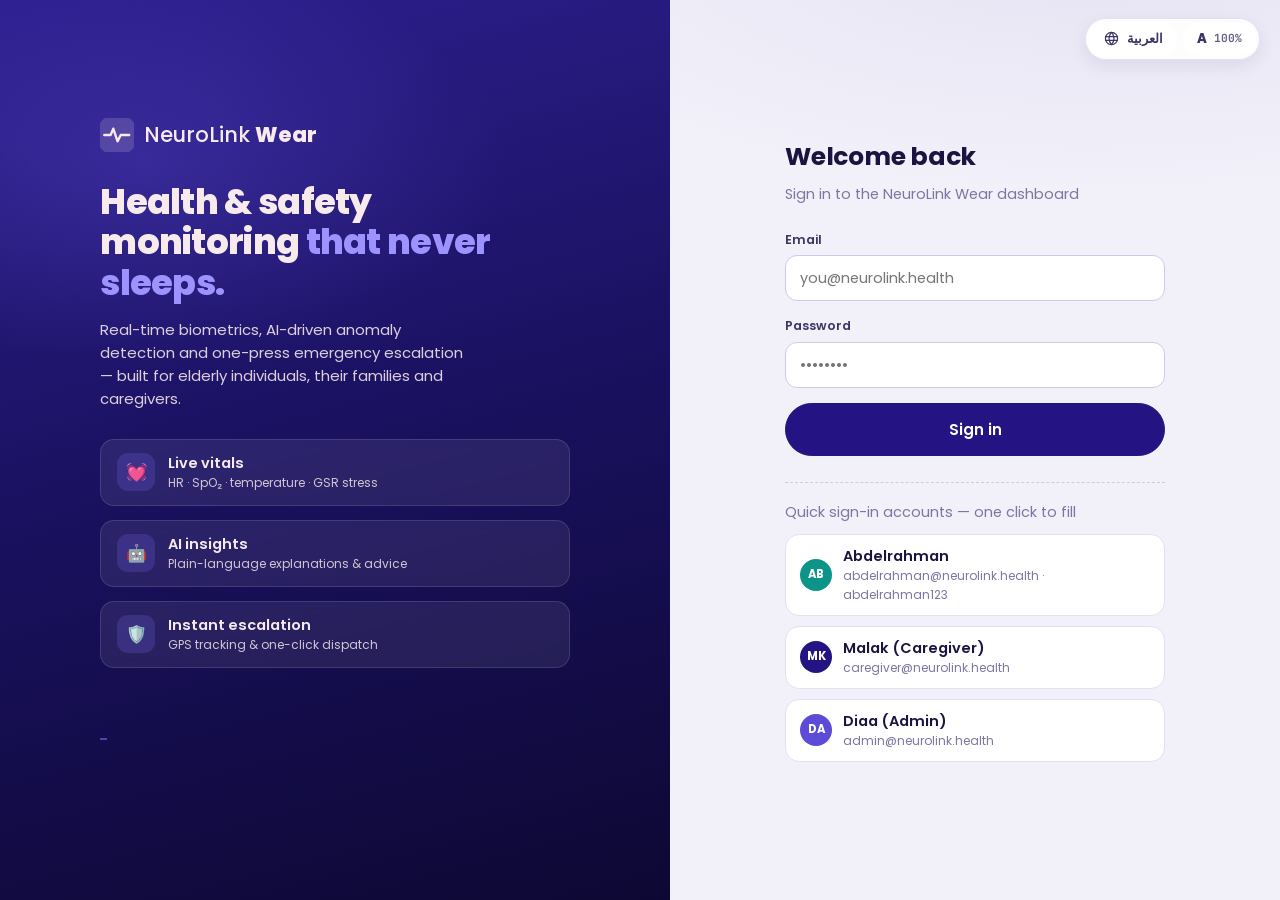
==== commit a2495da3: "Add English/Arabic language toggle and elderly-friendly text-size control Language (English <-> Arab" ====
--- a/static/index.html
+++ b/static/index.html
@@ -8,13 +8,25 @@
   <link rel="icon" href="data:image/svg+xml,%3Csvg xmlns='http://www.w3.org/2000/svg' viewBox='0 0 32 32'%3E%3Crect width='32' height='32' rx='8' fill='%23241483'/%3E%3Cpath d='M4 16h6l2.5-6 4 12 3-6h8' stroke='white' stroke-width='2.4' fill='none' stroke-linecap='round' stroke-linejoin='round'/%3E%3C/svg%3E">
   <link rel="preconnect" href="https://fonts.googleapis.com">
   <link rel="preconnect" href="https://fonts.gstatic.com" crossorigin>
-  <link href="https://fonts.googleapis.com/css2?family=Poppins:wght@400;500;600;700;800&family=Inter:wght@400;500;600;700&family=JetBrains+Mono:wght@400;500;600&display=swap" rel="stylesheet">
-  <link rel="stylesheet" href="/static/css/styles.css?v=20261001-4">
+  <link href="https://fonts.googleapis.com/css2?family=Poppins:wght@400;500;600;700;800&family=Inter:wght@400;500;600;700&family=Cairo:wght@400;500;600;700;800&family=JetBrains+Mono:wght@400;500;600&display=swap" rel="stylesheet">
+  <link rel="stylesheet" href="/static/css/styles.css?v=20261001-6">
   <link rel="stylesheet" href="/static/vendor/leaflet/leaflet.css">
 </head>
 <body>
   <!-- ═══════════ Login ═══════════ -->
   <div id="login-screen" class="login-screen hidden">
+    <!-- Accessibility controls — available before signing in so elderly users
+         can enlarge the text / switch to Arabic on the sign-in screen itself. -->
+    <div class="login-tools pref-group" role="group" aria-label="Language and text size">
+      <button type="button" class="pref-btn" data-pref="lang" title="Switch to Arabic — التبديل إلى العربية">
+        <svg viewBox="0 0 24 24" aria-hidden="true"><circle cx="12" cy="12" r="8.6"/><path d="M3.6 9.4h16.8M3.6 14.6h16.8"/><path d="M12 3.4c-2.4 2.6-3.6 5.4-3.6 8.6s1.2 6 3.6 8.6c2.4-2.6 3.6-5.4 3.6-8.6S14.4 6 12 3.4Z"/></svg>
+        <span data-pref-label>العربية</span>
+      </button>
+      <button type="button" class="pref-btn font" data-pref="font" data-level="normal" title="Text size: Normal (100%). Click to increase.">
+        <span class="pref-aa" aria-hidden="true">A</span>
+        <span class="pref-pct" data-pref-pct>100%</span>
+      </button>
+    </div>
     <div class="login-hero">
       <div class="login-hero-inner">
         <div class="brand-logo lg">
@@ -154,6 +166,16 @@
           <span class="muted mono" id="status-sync">last sync —</span>
         </div>
         <div class="banner-actions">
+          <div class="pref-group" role="group" aria-label="Language and text size">
+            <button type="button" class="pref-btn" data-pref="lang" title="Switch to Arabic — التبديل إلى العربية">
+              <svg viewBox="0 0 24 24" aria-hidden="true"><circle cx="12" cy="12" r="8.6"/><path d="M3.6 9.4h16.8M3.6 14.6h16.8"/><path d="M12 3.4c-2.4 2.6-3.6 5.4-3.6 8.6s1.2 6 3.6 8.6c2.4-2.6 3.6-5.4 3.6-8.6S14.4 6 12 3.4Z"/></svg>
+              <span class="pref-label" data-pref-label>العربية</span>
+            </button>
+            <button type="button" class="pref-btn font" data-pref="font" data-level="normal" title="Text size: Normal (100%). Click to increase.">
+              <span class="pref-aa" aria-hidden="true">A</span>
+              <span class="pref-pct" data-pref-pct>100%</span>
+            </button>
+          </div>
           <button class="btn ghost sm" id="theme-toggle" title="Toggle dark / light mode" aria-label="Toggle theme">
             <svg id="theme-icon-moon" viewBox="0 0 24 24"><path d="M20 14.5A8 8 0 0 1 9.5 4 8 8 0 1 0 20 14.5Z"/></svg>
             <svg id="theme-icon-sun" class="hidden" viewBox="0 0 24 24"><circle cx="12" cy="12" r="4"/><path d="M12 2.5v2M12 19.5v2M2.5 12h2M19.5 12h2M5 5l1.4 1.4M17.6 17.6 19 19M19 5l-1.4 1.4M6.4 17.6 5 19"/></svg>
@@ -173,6 +195,6 @@
   <div id="toast-root" class="toast-root" aria-live="polite"></div>
   <div id="modal-root" class="modal-root hidden"></div>
 
-  <script type="module" src="/static/js/app.js?v=20261001-4"></script>
+  <script type="module" src="/static/js/app.js?v=20261001-6"></script>
 </body>
 </html>
--- a/static/css/styles.css
+++ b/static/css/styles.css
@@ -84,7 +84,7 @@
   background-attachment: fixed;
   color: var(--text);
   min-height: 100vh;
-  font-size: 14.5px;
+  font-size: calc(14.5px * var(--fs));
   line-height: 1.55;
   -webkit-font-smoothing: antialiased;
 }
@@ -92,7 +92,7 @@
 .muted { color: var(--muted); }
 .mono { font-family: var(--font-mono); font-size: .92em; }
 b, strong { font-weight: 600; }
-small { font-size: 12px; }
+small { font-size: calc(12px * var(--fs)); }
 a { color: var(--accent); text-decoration: none; }
 h1, h2, h3, h4 { letter-spacing: -.015em; }
 svg { fill: none; stroke: currentColor; stroke-width: 1.7; stroke-linecap: round; stroke-linejoin: round; }
@@ -103,7 +103,7 @@
 /* ── Buttons ──────────────────────────────────────────────────────────── */
 .btn {
   display: inline-flex; align-items: center; justify-content: center; gap: 8px;
-  font: inherit; font-weight: 600; font-size: 13.5px;
+  font: inherit; font-weight: 600; font-size: calc(13.5px * var(--fs));
   padding: 10px 19px; border-radius: 999px;
   border: 1px solid var(--border-strong); background: var(--surface); color: var(--text);
   cursor: pointer; transition: all .16s ease; white-space: nowrap; text-decoration: none;
@@ -119,9 +119,9 @@
 .btn.ghost:hover { background: var(--surface-3); }
 .btn.soft { background: var(--accent-soft); border-color: transparent; color: var(--accent); }
 .btn.warn { background: var(--warn); border-color: var(--warn); color: var(--on-accent); }
-.btn.sm { padding: 6px 14px; font-size: 12.5px; }
+.btn.sm { padding: 6px 14px; font-size: calc(12.5px * var(--fs)); }
 .btn.sm svg { width: 14px; height: 14px; }
-.btn.lg-btn { padding: 14px 24px; font-size: 15px; }
+.btn.lg-btn { padding: 14px 24px; font-size: calc(15px * var(--fs)); }
 .btn.block { width: 100%; }
 .icon-btn {
   display: inline-flex; align-items: center; justify-content: center;
@@ -134,7 +134,7 @@
 /* ── Badges / chips ───────────────────────────────────────────────────── */
 .badge {
   display: inline-flex; align-items: center; gap: 5px;
-  padding: 3px 10px; border-radius: 999px; font-size: 11px; font-weight: 700;
+  padding: 3px 10px; border-radius: 999px; font-size: calc(11px * var(--fs)); font-weight: 700;
   letter-spacing: .04em; text-transform: uppercase; line-height: 1.6;
 }
 .badge.low { background: var(--info-soft); color: var(--info); }
@@ -161,9 +161,9 @@
   display: flex; align-items: center; justify-content: space-between; gap: 12px;
   padding: 16px 20px 0;
 }
-.card-head h3 { font-size: 15px; font-weight: 650; display: flex; align-items: center; gap: 8px; }
+.card-head h3 { font-size: calc(15px * var(--fs)); font-weight: 650; display: flex; align-items: center; gap: 8px; }
 .card-head h3 svg { width: 18px; height: 18px; flex: 0 0 18px; }
-.card-head .sub { font-size: 12px; color: var(--muted); font-weight: 400; }
+.card-head .sub { font-size: calc(12px * var(--fs)); color: var(--muted); font-weight: 400; }
 .card-body { padding: 16px 20px 20px; }
 
 /* ── Login ────────────────────────────────────────────────────────────── */
@@ -180,13 +180,13 @@
 .login-hero-inner { max-width: 470px; position: relative; z-index: 1; }
 .brand-logo {
   display: flex; align-items: center; gap: 10px;
-  font-size: 17px; font-weight: 500; color: inherit;
+  font-size: calc(17px * var(--fs)); font-weight: 500; color: inherit;
 }
 .brand-logo b { font-weight: 800; }
-.brand-logo.lg { font-size: 21px; margin-bottom: 30px; }
-.login-hero h1 { font-size: 35px; line-height: 1.16; font-weight: 800; letter-spacing: -.02em; margin-bottom: 14px; }
+.brand-logo.lg { font-size: calc(21px * var(--fs)); margin-bottom: 30px; }
+.login-hero h1 { font-size: calc(35px * var(--fs)); line-height: 1.16; font-weight: 800; letter-spacing: -.02em; margin-bottom: 14px; }
 .login-hero h1 .accent { color: #9d93ff; }
-.login-hero > .login-hero-inner > p { opacity: .88; font-size: 15px; max-width: 42ch; }
+.login-hero > .login-hero-inner > p { opacity: .88; font-size: calc(15px * var(--fs)); max-width: 42ch; }
 .hero-features { margin-top: 28px; display: grid; gap: 14px; }
 .hero-feature {
   display: flex; gap: 13px; align-items: center;
@@ -194,7 +194,7 @@
   padding: 12px 16px; border-radius: 14px; backdrop-filter: blur(4px);
 }
 .hero-feature .hf-icon {
-  font-size: 17px; width: 38px; height: 38px; border-radius: 11px; flex: 0 0 auto;
+  font-size: calc(17px * var(--fs)); width: 38px; height: 38px; border-radius: 11px; flex: 0 0 auto;
   display: inline-flex; align-items: center; justify-content: center;
   background: rgba(130, 110, 255, .2);
 }
@@ -206,10 +206,10 @@
 
 .login-panel { display: flex; align-items: center; justify-content: center; padding: 32px 24px; }
 .login-card { width: 100%; max-width: 380px; }
-.login-card h2 { font-size: 25px; letter-spacing: -.01em; }
+.login-card h2 { font-size: calc(25px * var(--fs)); letter-spacing: -.01em; }
 .login-card > p { margin: 6px 0 24px; }
 .field { display: grid; gap: 6px; margin-bottom: 15px; }
-.field > span { font-size: 12.5px; font-weight: 600; color: var(--text-2); }
+.field > span { font-size: calc(12.5px * var(--fs)); font-weight: 600; color: var(--text-2); }
 .field input, .field select, .field textarea {
   font: inherit; padding: 11px 14px; border-radius: var(--radius-sm);
   border: 1px solid var(--border-strong); background: var(--surface); color: var(--text);
@@ -221,7 +221,7 @@
 .field textarea { resize: vertical; min-height: 74px; }
 .form-error {
   background: var(--danger-soft); color: var(--danger); border: 1px solid var(--danger);
-  padding: 10px 13px; border-radius: var(--radius-sm); font-size: 13px; margin-bottom: 14px;
+  padding: 10px 13px; border-radius: var(--radius-sm); font-size: calc(13px * var(--fs)); margin-bottom: 14px;
 }
 .demo-accounts { margin-top: 26px; border-top: 1px dashed var(--border-strong); padding-top: 18px; display: grid; gap: 10px; }
 .demo-chip {
@@ -238,11 +238,11 @@
 .avatar {
   width: 42px; height: 42px; border-radius: 50%; flex: 0 0 auto;
   display: inline-flex; align-items: center; justify-content: center;
-  background: var(--accent-2); color: var(--on-accent); font-weight: 700; font-size: 14px; letter-spacing: .02em;
+  background: var(--accent-2); color: var(--on-accent); font-weight: 700; font-size: calc(14px * var(--fs)); letter-spacing: .02em;
 }
 [data-theme="dark"] .avatar { color: #fff; }
-.avatar.sm { width: 32px; height: 32px; font-size: 11.5px; }
-.avatar.lg { width: 58px; height: 58px; font-size: 19px; }
+.avatar.sm { width: 32px; height: 32px; font-size: calc(11.5px * var(--fs)); }
+.avatar.lg { width: 58px; height: 58px; font-size: calc(19px * var(--fs)); }
 
 /* ── App shell ────────────────────────────────────────────────────────── */
 .app-shell { display: flex; min-height: 100vh; }
@@ -265,29 +265,29 @@
   background: rgba(255, 255, 255, .06); border: 1px solid rgba(255, 255, 255, .09); border-radius: 14px;
 }
 .patient-chip-info { min-width: 0; }
-.patient-chip-info strong { display: block; font-size: 13px; white-space: nowrap; overflow: hidden; text-overflow: ellipsis; color: #edeafb; }
+.patient-chip-info strong { display: block; font-size: calc(13px * var(--fs)); white-space: nowrap; overflow: hidden; text-overflow: ellipsis; color: #edeafb; }
 .patient-chip-info small { color: #a79fc8; }
 .side-nav { flex: 1; overflow-y: auto; padding: 4px 12px 12px; display: grid; gap: 3px; align-content: start; }
 .side-section-label {
-  font-size: 10.5px; font-weight: 700; letter-spacing: .1em; text-transform: uppercase;
+  font-size: calc(10.5px * var(--fs)); font-weight: 700; letter-spacing: .1em; text-transform: uppercase;
   color: #9b93c4; padding: 14px 12px 5px;
 }
 .side-link {
   display: flex; align-items: center; gap: 11px; padding: 10px 13px;
-  border-radius: 12px; color: #d8d4f0; font-weight: 500; font-size: 13.5px;
+  border-radius: 12px; color: #d8d4f0; font-weight: 500; font-size: calc(13.5px * var(--fs));
   transition: all .15s; position: relative;
 }
 .side-link svg { width: 19px; height: 19px; stroke-width: 1.8; }
 .side-link:hover { background: rgba(255, 255, 255, .07); color: #fff; }
 .side-link.active { background: var(--accent-3); color: #fff; font-weight: 650; }
 .nav-badge {
-  margin-left: auto; background: var(--danger); color: #fff; font-size: 10.5px;
+  margin-left: auto; background: var(--danger); color: #fff; font-size: calc(10.5px * var(--fs));
   font-weight: 700; padding: 1px 7px; border-radius: 999px;
 }
 .sidebar-foot { padding: 12px 14px 16px; border-top: 1px solid rgba(255, 255, 255, .08); }
 .user-card { display: flex; align-items: center; gap: 10px; }
 .user-card-info { flex: 1; min-width: 0; }
-.user-card-info strong { display: block; font-size: 12.5px; white-space: nowrap; overflow: hidden; text-overflow: ellipsis; color: #edeafb; }
+.user-card-info strong { display: block; font-size: calc(12.5px * var(--fs)); white-space: nowrap; overflow: hidden; text-overflow: ellipsis; color: #edeafb; }
 .user-card-info small { color: #a79fc8; text-transform: capitalize; }
 .sidebar-overlay {
   position: fixed; inset: 0; background: rgba(12, 8, 40, .5); z-index: 1200;
@@ -305,7 +305,7 @@
   border-bottom: 1px solid var(--border);
 }
 .menu-btn { display: none; }
-.device-status { display: flex; align-items: center; gap: 9px; flex-wrap: wrap; font-size: 13px; min-width: 0; }
+.device-status { display: flex; align-items: center; gap: 9px; flex-wrap: wrap; font-size: calc(13px * var(--fs)); min-width: 0; }
 .status-sep { color: var(--border-strong); }
 .status-dot { width: 9px; height: 9px; border-radius: 50%; background: var(--muted); flex: 0 0 auto; }
 .status-dot.online { background: var(--ok); box-shadow: 0 0 0 3px var(--ok-soft); animation: blink 2.4s ease-in-out infinite; }
@@ -327,7 +327,7 @@
 /* ── View root / layout helpers ───────────────────────────────────────── */
 .view-root { padding: 24px 26px 48px; max-width: 1500px; width: 100%; outline: none; }
 .page-head { display: flex; align-items: flex-start; justify-content: space-between; gap: 16px; margin-bottom: 20px; flex-wrap: wrap; }
-.page-head h2 { font-size: 23px; letter-spacing: -.015em; font-weight: 750; }
+.page-head h2 { font-size: calc(23px * var(--fs)); letter-spacing: -.015em; font-weight: 750; }
 .page-head .subtitle { color: var(--muted); margin-top: 3px; max-width: 64ch; }
 .page-actions { display: flex; gap: 9px; flex-wrap: wrap; }
 .grid { display: grid; gap: 16px; }
@@ -345,19 +345,19 @@
 .vital-top { display: flex; justify-content: space-between; align-items: flex-start; gap: 8px; }
 .vital-icon {
   width: 40px; height: 40px; border-radius: 13px; display: inline-flex;
-  align-items: center; justify-content: center; font-size: 19px;
+  align-items: center; justify-content: center; font-size: calc(19px * var(--fs));
 }
 .vital-icon svg { width: 21px; height: 21px; }
-.vital-label { font-size: 12px; font-weight: 600; letter-spacing: .05em; text-transform: uppercase; color: var(--muted); }
-.vital-value { font-family: var(--font-mono); font-size: 30px; font-weight: 600; letter-spacing: -.02em; line-height: 1.15; margin-top: 4px; }
-.vital-value .unit { font-size: 13px; color: var(--muted); font-weight: 500; margin-left: 3px; letter-spacing: 0; }
-.vital-trend { display: inline-flex; align-items: center; gap: 4px; font-size: 11.5px; font-weight: 600; }
+.vital-label { font-size: calc(12px * var(--fs)); font-weight: 600; letter-spacing: .05em; text-transform: uppercase; color: var(--muted); }
+.vital-value { font-family: var(--font-mono); font-size: calc(30px * var(--fs)); font-weight: 600; letter-spacing: -.02em; line-height: 1.15; margin-top: 4px; }
+.vital-value .unit { font-size: calc(13px * var(--fs)); color: var(--muted); font-weight: 500; margin-left: 3px; letter-spacing: 0; }
+.vital-trend { display: inline-flex; align-items: center; gap: 4px; font-size: calc(11.5px * var(--fs)); font-weight: 600; }
 .vital-trend.up { color: var(--danger); }
 .vital-trend.down { color: var(--ok); }
 .vital-trend.flat { color: var(--muted); }
 .vital-foot { display: flex; align-items: center; justify-content: space-between; margin-top: 6px; }
 .sparkline { width: 100%; height: 46px; display: block; }
-.vital-range { font-size: 11px; color: var(--muted); }
+.vital-range { font-size: calc(11px * var(--fs)); color: var(--muted); }
 
 /* ── Motion / IMU card ────────────────────────────────────────────────── */
 .imu-grid { display: grid; grid-template-columns: repeat(3, 1fr); gap: 12px; margin: 12px 0; }
@@ -365,8 +365,8 @@
   background: var(--surface-2); border: 1px solid var(--border); border-radius: 13px;
   padding: 11px 13px;
 }
-.imu-cell small { color: var(--muted); display: block; font-size: 11px; text-transform: uppercase; letter-spacing: .05em; }
-.imu-cell strong { font-family: var(--font-mono); font-size: 17px; font-weight: 600; }
+.imu-cell small { color: var(--muted); display: block; font-size: calc(11px * var(--fs)); text-transform: uppercase; letter-spacing: .05em; }
+.imu-cell strong { font-family: var(--font-mono); font-size: calc(17px * var(--fs)); font-weight: 600; }
 .meter { height: 7px; border-radius: 6px; background: var(--surface-3); overflow: hidden; margin-top: 8px; }
 .meter > i { display: block; height: 100%; border-radius: 6px; background: var(--accent); transition: width .5s ease; }
 .meter.warn > i { background: var(--warn); }
@@ -387,7 +387,7 @@
 .feed-dot.warn { background: var(--warn); box-shadow: 0 0 0 3px var(--warn-soft); }
 .feed-dot.ok { background: var(--ok); box-shadow: 0 0 0 3px var(--ok-soft); }
 .feed-content { flex: 1; min-width: 0; }
-.feed-content .meta { display: flex; gap: 8px; align-items: center; color: var(--muted); font-size: 11.5px; margin-top: 2px; flex-wrap: wrap; }
+.feed-content .meta { display: flex; gap: 8px; align-items: center; color: var(--muted); font-size: calc(11.5px * var(--fs)); margin-top: 2px; flex-wrap: wrap; }
 
 .timeline { display: grid; gap: 0; }
 .timeline-item { display: flex; gap: 14px; position: relative; padding-bottom: 22px; }
@@ -413,15 +413,15 @@
 .alert-card.sev-medium::before { background: var(--info); }
 .alert-card.sev-low::before { background: var(--ok); }
 .alert-head { display: flex; justify-content: space-between; gap: 10px; align-items: flex-start; }
-.alert-head h4 { font-size: 15px; font-weight: 650; }
-.alert-meta { display: flex; gap: 8px; align-items: center; flex-wrap: wrap; margin-top: 4px; font-size: 11.5px; color: var(--muted); }
+.alert-head h4 { font-size: calc(15px * var(--fs)); font-weight: 650; }
+.alert-meta { display: flex; gap: 8px; align-items: center; flex-wrap: wrap; margin-top: 4px; font-size: calc(11.5px * var(--fs)); color: var(--muted); }
 .ai-explain {
   margin: 12px 0 0; padding: 12px 14px; border-radius: 13px;
   background: var(--accent-soft); border: 1px solid color-mix(in srgb, var(--accent) 25%, transparent);
-  font-size: 13.4px; line-height: 1.6;
+  font-size: calc(13.4px * var(--fs)); line-height: 1.6;
 }
 .ai-tag, .ai-explain .ai-tag {
-  display: flex; align-items: center; gap: 6px; font-size: 11px; font-weight: 800;
+  display: flex; align-items: center; gap: 6px; font-size: calc(11px * var(--fs)); font-weight: 800;
   letter-spacing: .07em; text-transform: uppercase; color: var(--accent); margin-bottom: 6px;
 }
 .ai-tag svg, .ai-explain .ai-tag svg {
@@ -432,47 +432,47 @@
   border: 1px solid var(--border); border-radius: 13px;
 }
 .recommend-list .ai-tag {
-  font-size: 13px; font-weight: 800; color: var(--ok); margin-bottom: 8px;
+  font-size: calc(13px * var(--fs)); font-weight: 800; color: var(--ok); margin-bottom: 8px;
 }
 .recommend-list .ai-tag svg {
   width: 15px; height: 15px; flex: 0 0 15px; stroke-width: 2.2;
 }
-.recommend-list li { font-size: 13.2px; font-weight: 600; margin: 5px 0; color: var(--text); }
+.recommend-list li { font-size: calc(13.2px * var(--fs)); font-weight: 600; margin: 5px 0; color: var(--text); }
 .alert-actions { display: flex; gap: 8px; margin-top: 13px; flex-wrap: wrap; }
 .readings-strip { display: flex; gap: 8px; flex-wrap: wrap; margin-top: 11px; }
 .reading-pill {
   display: inline-flex; gap: 6px; align-items: baseline; padding: 5px 11px;
   background: var(--surface-2); border: 1px solid var(--border); border-radius: 999px;
-  font-size: 11.5px; color: var(--muted);
-}
-.reading-pill b { font-family: var(--font-mono); color: var(--text); font-size: 12.5px; }
+  font-size: calc(11.5px * var(--fs)); color: var(--muted);
+}
+.reading-pill b { font-family: var(--font-mono); color: var(--text); font-size: calc(12.5px * var(--fs)); }
 
 /* ── Filter chips ─────────────────────────────────────────────────────── */
 .chip-row { display: flex; gap: 8px; flex-wrap: wrap; }
 .chip {
   padding: 7px 15px; border-radius: 999px; border: 1px solid var(--border-strong);
-  background: var(--surface); color: var(--text-2); font: inherit; font-size: 12.5px;
+  background: var(--surface); color: var(--text-2); font: inherit; font-size: calc(12.5px * var(--fs));
   font-weight: 600; cursor: pointer; transition: all .15s;
 }
 .chip:hover { border-color: var(--accent); color: var(--accent); }
 .chip.active { background: var(--accent-2); border-color: var(--accent-2); color: var(--on-accent); }
 [data-theme="dark"] .chip.active { color: #fff; }
-.chip .count { opacity: .65; margin-left: 3px; font-size: 11px; }
+.chip .count { opacity: .65; margin-left: 3px; font-size: calc(11px * var(--fs)); }
 
 /* ── Stats & KPIs ─────────────────────────────────────────────────────── */
 .stat-tile { padding: 16px 18px; }
-.stat-tile .label { font-size: 11.5px; font-weight: 650; text-transform: uppercase; letter-spacing: .06em; color: var(--muted); }
-.stat-tile .value { font-family: var(--font-mono); font-size: 25px; font-weight: 600; letter-spacing: -.02em; margin: 3px 0; }
-.stat-tile .delta { font-size: 11.5px; font-weight: 600; display: inline-flex; gap: 4px; align-items: center; }
+.stat-tile .label { font-size: calc(11.5px * var(--fs)); font-weight: 650; text-transform: uppercase; letter-spacing: .06em; color: var(--muted); }
+.stat-tile .value { font-family: var(--font-mono); font-size: calc(25px * var(--fs)); font-weight: 600; letter-spacing: -.02em; margin: 3px 0; }
+.stat-tile .delta { font-size: calc(11.5px * var(--fs)); font-weight: 600; display: inline-flex; gap: 4px; align-items: center; }
 .stat-tile .delta.up { color: var(--danger); }
 .stat-tile .delta.down { color: var(--ok); }
 .stat-tile .delta.neutral { color: var(--muted); }
 
 /* ── Tables ───────────────────────────────────────────────────────────── */
 .table-wrap { overflow-x: auto; }
-table.data-table { width: 100%; border-collapse: collapse; font-size: 13.2px; }
+table.data-table { width: 100%; border-collapse: collapse; font-size: calc(13.2px * var(--fs)); }
 .data-table th {
-  text-align: left; font-size: 10.8px; font-weight: 700; text-transform: uppercase;
+  text-align: left; font-size: calc(10.8px * var(--fs)); font-weight: 700; text-transform: uppercase;
   letter-spacing: .07em; color: var(--muted); padding: 10px 12px;
   border-bottom: 1px solid var(--border); white-space: nowrap;
 }
@@ -492,8 +492,8 @@
   background: var(--accent-soft); color: var(--accent); margin-bottom: 6px;
 }
 .empty-state .empty-icon svg { width: 30px; height: 30px; }
-.empty-state h4 { color: var(--text); font-size: 15.5px; }
-.empty-state p { max-width: 44ch; font-size: 13px; }
+.empty-state h4 { color: var(--text); font-size: calc(15.5px * var(--fs)); }
+.empty-state p { max-width: 44ch; font-size: calc(13px * var(--fs)); }
 
 .skeleton {
   background: linear-gradient(90deg, var(--surface-2) 25%, var(--surface-3) 50%, var(--surface-2) 75%);
@@ -527,8 +527,8 @@
 .toast.warning .t-icon { background: var(--warn-soft); color: var(--warn); }
 .toast.info .t-icon { background: var(--info-soft); color: var(--info); }
 .toast.alert .t-icon { background: var(--danger); color: var(--on-accent); }
-.toast strong { display: block; font-size: 13.2px; }
-.toast p { font-size: 12.4px; color: var(--muted); margin-top: 1px; }
+.toast strong { display: block; font-size: calc(13.2px * var(--fs)); }
+.toast p { font-size: calc(12.4px * var(--fs)); color: var(--muted); margin-top: 1px; }
 
 /* ── Modal ────────────────────────────────────────────────────────────── */
 .modal-root {
@@ -548,7 +548,7 @@
   display: flex; align-items: center; justify-content: space-between; gap: 12px;
   padding: 19px 22px 0;
 }
-.modal-head h3 { font-size: 17px; }
+.modal-head h3 { font-size: calc(17px * var(--fs)); }
 .modal-body { padding: 16px 22px 8px; }
 .modal-foot {
   display: flex; justify-content: flex-end; gap: 9px;
@@ -573,7 +573,7 @@
     var(--surface-2);
   background-size: 34px 34px, 34px 34px, auto; color: var(--muted); text-align: center; padding: 20px;
 }
-.map-fallback .pin { font-size: 42px; animation: bob 2.4s ease-in-out infinite; }
+.map-fallback .pin { font-size: calc(42px * var(--fs)); animation: bob 2.4s ease-in-out infinite; }
 @keyframes bob { 50% { transform: translateY(-8px); } }
 @keyframes ping {
   0% { transform: scale(1); opacity: .55; }
@@ -587,7 +587,7 @@
   backdrop-filter: blur(6px); box-shadow: var(--shadow-md);
 }
 .map-type-ctl button {
-  border: 0; background: transparent; color: var(--muted); font: inherit; font-size: 11.5px;
+  border: 0; background: transparent; color: var(--muted); font: inherit; font-size: calc(11.5px * var(--fs));
   font-weight: 650; padding: 5px 12px; border-radius: 999px; cursor: pointer; transition: all .15s;
 }
 .map-type-ctl button.active { background: var(--accent); color: var(--on-accent); }
@@ -595,7 +595,7 @@
   position: absolute; left: 50%; top: 10px; transform: translateX(-50%); z-index: 800;
   background: color-mix(in srgb, var(--surface) 92%, transparent); color: var(--text-2);
   border: 1px solid var(--border-strong); border-radius: 999px; padding: 6px 14px;
-  font-size: 11.5px; font-weight: 600; pointer-events: none; backdrop-filter: blur(6px);
+  font-size: calc(11.5px * var(--fs)); font-weight: 600; pointer-events: none; backdrop-filter: blur(6px);
   box-shadow: var(--shadow-md); white-space: nowrap;
 }
 .leaflet-container { font-family: var(--font-sans); background: var(--surface-2); }
@@ -603,7 +603,7 @@
   position: absolute; right: 10px; bottom: 10px; z-index: 500;
   background: color-mix(in srgb, var(--surface) 92%, transparent);
   border: 1px solid var(--border); border-radius: 12px; padding: 8px 11px;
-  font-size: 11px; display: grid; gap: 4px; backdrop-filter: blur(6px);
+  font-size: calc(11px * var(--fs)); display: grid; gap: 4px; backdrop-filter: blur(6px);
 }
 .map-legend .row { display: flex; align-items: center; gap: 6px; }
 .legend-dot { width: 9px; height: 9px; border-radius: 50%; }
@@ -611,27 +611,27 @@
 /* ── Charts ───────────────────────────────────────────────────────────── */
 .chart-box { position: relative; width: 100%; }
 .chart-svg { width: 100%; display: block; overflow: visible; }
-.chart-svg text { font-family: var(--font-sans); fill: var(--muted); font-size: 10.5px; stroke: none; }
+.chart-svg text { font-family: var(--font-sans); fill: var(--muted); font-size: calc(10.5px * var(--fs)); stroke: none; }
 .chart-svg .grid-line { stroke: var(--border); stroke-width: 1; stroke-dasharray: 3 5; }
 .chart-svg .axis-line { stroke: var(--border-strong); stroke-width: 1; }
 .chart-tooltip {
   position: absolute; pointer-events: none; z-index: 20;
   background: color-mix(in srgb, var(--surface) 94%, transparent);
   border: 1px solid var(--border-strong); border-radius: 11px; padding: 8px 11px;
-  font-size: 11.5px; box-shadow: var(--shadow-md); backdrop-filter: blur(6px);
+  font-size: calc(11.5px * var(--fs)); box-shadow: var(--shadow-md); backdrop-filter: blur(6px);
   min-width: 120px; transition: opacity .12s;
 }
-.chart-tooltip .tt-title { font-weight: 700; font-size: 11px; color: var(--muted); margin-bottom: 4px; }
+.chart-tooltip .tt-title { font-weight: 700; font-size: calc(11px * var(--fs)); color: var(--muted); margin-bottom: 4px; }
 .chart-tooltip .tt-row { display: flex; align-items: center; gap: 6px; margin: 2px 0; }
 .chart-tooltip .tt-dot { width: 8px; height: 8px; border-radius: 50%; }
 .chart-legend { display: flex; gap: 15px; flex-wrap: wrap; padding: 2px 4px 8px; }
-.chart-legend .lg-item { display: inline-flex; align-items: center; gap: 6px; font-size: 11.5px; color: var(--text-2); font-weight: 600; }
+.chart-legend .lg-item { display: inline-flex; align-items: center; gap: 6px; font-size: calc(11.5px * var(--fs)); color: var(--text-2); font-weight: 600; }
 .chart-legend .lg-dot { width: 9px; height: 9px; border-radius: 3px; }
 
 /* ── Segmented control ────────────────────────────────────────────────── */
 .segmented { display: inline-flex; background: var(--surface-3); border-radius: 999px; padding: 3px; gap: 2px; }
 .segmented button {
-  border: 0; background: transparent; color: var(--muted); font: inherit; font-size: 12.3px;
+  border: 0; background: transparent; color: var(--muted); font: inherit; font-size: calc(12.3px * var(--fs));
   font-weight: 650; padding: 6px 14px; border-radius: 999px; cursor: pointer; transition: all .15s;
 }
 .segmented button.active { background: var(--accent); color: var(--on-accent); box-shadow: var(--shadow-sm); }
@@ -646,13 +646,13 @@
 .contact-check.checked { border-color: var(--accent); background: var(--accent-soft); }
 .contact-check input { accent-color: var(--accent); width: 16px; height: 16px; cursor: pointer; }
 .contact-check .cc-info { flex: 1; min-width: 0; }
-.contact-check .cc-info strong { display: block; font-size: 13px; }
+.contact-check .cc-info strong { display: block; font-size: calc(13px * var(--fs)); }
 .contact-check .cc-info small { color: var(--muted); }
 
 /* ── AI summary card ──────────────────────────────────────────────────── */
 .summary-card .summary-score {
   width: 46px; height: 46px; border-radius: 50%; display: grid; place-items: center;
-  font-family: var(--font-mono); font-weight: 700; font-size: 13px; flex: 0 0 auto;
+  font-family: var(--font-mono); font-weight: 700; font-size: calc(13px * var(--fs)); flex: 0 0 auto;
   background: conic-gradient(var(--ok) calc(var(--score) * 1%), var(--surface-3) 0);
 }
 .summary-card .summary-score > span {
@@ -660,7 +660,7 @@
   display: grid; place-items: center;
 }
 .tag-pill {
-  display: inline-flex; padding: 2.5px 10px; border-radius: 999px; font-size: 10.5px;
+  display: inline-flex; padding: 2.5px 10px; border-radius: 999px; font-size: calc(10.5px * var(--fs));
   font-weight: 650; background: var(--purple-soft); color: var(--purple); margin: 2px 3px 0 0;
 }
 
@@ -670,7 +670,7 @@
   padding: 12px 2px; border-bottom: 1px dashed var(--border);
 }
 .threshold-row:last-child { border-bottom: 0; }
-.threshold-row .th-label strong { display: block; font-size: 13px; }
+.threshold-row .th-label strong { display: block; font-size: calc(13px * var(--fs)); }
 .threshold-row .th-label small { color: var(--muted); }
 .threshold-row input[type="number"] { width: 110px; }
 .range-pair { display: flex; align-items: center; gap: 8px; }
@@ -692,7 +692,7 @@
 /* ── Tabs ─────────────────────────────────────────────────────────────── */
 .tabs { display: flex; gap: 8px; border-bottom: 0; margin-bottom: 18px; overflow-x: auto; padding-bottom: 2px; }
 .tab-btn {
-  border: 1px solid var(--border-strong); background: var(--surface); font: inherit; font-size: 13px;
+  border: 1px solid var(--border-strong); background: var(--surface); font: inherit; font-size: calc(13px * var(--fs));
   font-weight: 600; color: var(--text-2); padding: 8px 16px; cursor: pointer; position: relative;
   white-space: nowrap; border-radius: 999px; transition: all .15s;
 }
@@ -714,7 +714,7 @@
 .notif-banner .nb-body { flex: 1; }
 .gps-pill {
   display: inline-flex; align-items: center; gap: 6px; font-family: var(--font-mono);
-  font-size: 11.5px; background: var(--surface-2); border: 1px solid var(--border);
+  font-size: calc(11.5px * var(--fs)); background: var(--surface-2); border: 1px solid var(--border);
   padding: 5px 11px; border-radius: 999px; color: var(--text-2);
 }
 .gps-pill svg { width: 14px; height: 14px; flex: 0 0 14px; }
@@ -753,7 +753,7 @@
 }
 .fall-check-tag {
   color: #ff4769;
-  font-size: 13px;
+  font-size: calc(13px * var(--fs));
   font-weight: 700;
   letter-spacing: 0.18em;
   text-transform: uppercase;
@@ -767,7 +767,7 @@
 }
 .fall-check-title {
   color: #ffffff;
-  font-size: 34px;
+  font-size: calc(34px * var(--fs));
   font-weight: 800;
   letter-spacing: -0.02em;
   line-height: 1.1;
@@ -775,7 +775,7 @@
 .fall-check-timer {
   color: #19d3f3;
   font-family: var(--font-mono);
-  font-size: 46px;
+  font-size: calc(46px * var(--fs));
   font-weight: 800;
   line-height: 1;
   transition: color .2s ease;
@@ -801,7 +801,7 @@
 }
 .fall-check-hint {
   color: #9ca3af;
-  font-size: 13.5px;
+  font-size: calc(13.5px * var(--fs));
   font-weight: 400;
 }
 .fall-check-actions {
@@ -822,7 +822,7 @@
   background: #19d3f3;
   color: #070614;
   font: inherit;
-  font-size: 14px;
+  font-size: calc(14px * var(--fs));
   font-weight: 800;
   cursor: pointer;
   transition: transform .15s ease, filter .15s ease;
@@ -843,7 +843,7 @@
   background: rgba(255, 71, 105, 0.16);
   color: #ff6b86;
   font: inherit;
-  font-size: 13.5px;
+  font-size: calc(13.5px * var(--fs));
   font-weight: 700;
   cursor: pointer;
   transition: all .15s ease;
@@ -866,16 +866,16 @@
   .menu-btn { display: inline-flex; }
   .login-screen { grid-template-columns: 1fr; }
   .login-hero { padding: 36px 26px; }
-  .login-hero h1 { font-size: 27px; }
+  .login-hero h1 { font-size: calc(27px * var(--fs)); }
 }
 @media (max-width: 720px) {
-  body { font-size: 14px; }
+  body { font-size: calc(14px * var(--fs)); }
   .view-root { padding: 16px 14px 40px; }
   .status-banner { padding: 8px 12px; gap: 8px; }
   .device-status .status-sep, #status-device-name { display: none; }
   .grid.cols-2, .grid.cols-3, .grid.cols-4 { grid-template-columns: 1fr; }
-  .page-head h2 { font-size: 19px; }
-  .vital-value { font-size: 25px; }
+  .page-head h2 { font-size: calc(19px * var(--fs)); }
+  .vital-value { font-size: calc(25px * var(--fs)); }
   .form-grid { grid-template-columns: 1fr; }
   .sos-label { display: none; }
   .toast-root { top: 60px; right: 10px; left: 10px; width: auto; }
@@ -886,3 +886,122 @@
   .hero-features { display: none; }
   .brand-logo.lg { margin-bottom: 18px; }
 }
+
+/* ═══════════════════════════════════════════════════════════════════════════
+   Accessibility — text size for elderly readers  +  English ⇄ العربية
+   ───────────────────────────────────────────────────────────────────────────
+   `--fs` multiplies every font size in this stylesheet and in the inline
+   styles used by the views, so the whole interface grows together. Levels are
+   toggled by the "A" button in the banner / sign-in toolbar and mirrored in
+   Settings → Appearance.
+   ═══════════════════════════════════════════════════════════════════════════ */
+:root { --fs: 1; }
+html[data-fontsize="large"]  { --fs: 1.18; }
+html[data-fontsize="xlarge"] { --fs: 1.38; --sidebar-w: 296px; }
+
+/* Controls grow with the text so tap targets stay comfortable */
+.btn { padding: calc(10px * var(--fs)) calc(19px * var(--fs)); }
+.btn.sm { padding: calc(6px * var(--fs)) calc(14px * var(--fs)); }
+.btn.lg-btn { padding: calc(14px * var(--fs)) calc(24px * var(--fs)); }
+.icon-btn { width: calc(36px * var(--fs)); height: calc(36px * var(--fs)); }
+.chip { padding: calc(7px * var(--fs)) calc(15px * var(--fs)); }
+.tab-btn { padding: calc(8px * var(--fs)) calc(16px * var(--fs)); }
+.badge { padding: calc(3px * var(--fs)) calc(10px * var(--fs)); }
+.field input, .field select, .field textarea { padding: calc(11px * var(--fs)) calc(14px * var(--fs)); }
+.side-link { padding: calc(10px * var(--fs)) calc(13px * var(--fs)); }
+.side-link svg { width: calc(19px * var(--fs)); height: calc(19px * var(--fs)); }
+.card-head { padding: calc(16px * var(--fs)) calc(20px * var(--fs)) 0; }
+.card-body { padding: calc(16px * var(--fs)) calc(20px * var(--fs)) calc(20px * var(--fs)); }
+.card-pad { padding: calc(20px * var(--fs)); }
+.vital-card .card-body { padding: calc(16px * var(--fs)) calc(18px * var(--fs)) calc(12px * var(--fs)); }
+.avatar { width: calc(42px * var(--fs)); height: calc(42px * var(--fs)); }
+.avatar.sm { width: calc(32px * var(--fs)); height: calc(32px * var(--fs)); }
+.avatar.lg { width: calc(58px * var(--fs)); height: calc(58px * var(--fs)); }
+.vital-icon { width: calc(40px * var(--fs)); height: calc(40px * var(--fs)); }
+.patient-chip { padding: calc(11px * var(--fs)); }
+
+/* ── Language / text-size controls ────────────────────────────────────── */
+.pref-group {
+  display: inline-flex; align-items: center; gap: 6px;
+  background: var(--surface-2); border: 1px solid var(--border);
+  border-radius: 999px; padding: 3px;
+}
+.pref-btn {
+  display: inline-flex; align-items: center; gap: 7px;
+  font: inherit; font-size: calc(12.8px * var(--fs)); font-weight: 650;
+  padding: calc(6px * var(--fs)) calc(13px * var(--fs));
+  border-radius: 999px; border: 1px solid transparent;
+  background: var(--surface); color: var(--text-2); cursor: pointer;
+  transition: all .15s; white-space: nowrap;
+}
+.pref-btn:hover { border-color: var(--accent); color: var(--accent); background: var(--accent-soft); }
+.pref-btn:focus-visible { outline: 2px solid var(--accent); outline-offset: 2px; }
+.pref-btn svg { width: calc(17px * var(--fs)); height: calc(17px * var(--fs)); }
+.pref-btn .pref-aa { font-weight: 800; line-height: 1; font-size: calc(13px * var(--fs)); }
+.pref-btn .pref-pct { font-family: var(--font-mono); font-size: calc(11.2px * var(--fs)); opacity: .8; }
+.pref-btn[data-level="large"] .pref-aa { font-size: calc(15px * var(--fs)); }
+.pref-btn[data-level="xlarge"] .pref-aa { font-size: calc(17.5px * var(--fs)); }
+.pref-btn[data-level="xlarge"] { border-color: var(--accent); color: var(--accent); background: var(--accent-soft); }
+
+.login-tools {
+  position: fixed; top: 18px; inset-inline-end: 20px; z-index: 30;
+  background: color-mix(in srgb, var(--surface) 90%, transparent);
+  box-shadow: var(--shadow-md); backdrop-filter: blur(8px);
+}
+
+/* ── Arabic typography ────────────────────────────────────────────────── */
+html[lang="ar"] body,
+html[lang="ar"] .btn,
+html[lang="ar"] .chip,
+html[lang="ar"] .tab-btn,
+html[lang="ar"] input,
+html[lang="ar"] select,
+html[lang="ar"] textarea,
+html[lang="ar"] .pref-btn,
+html[lang="ar"] button {
+  font-family: 'Cairo', 'Tajawal', 'Noto Sans Arabic', 'Segoe UI', Tahoma, var(--font-sans);
+}
+/* Arabic script must not be letter-spaced (it breaks the joins). The
+   !important also neutralises inline letter-spacing in the view templates. */
+html[lang="ar"] * { letter-spacing: 0 !important; }
+html[lang="ar"] .vital-value,
+html[lang="ar"] .mono,
+html[lang="ar"] .gps-pill,
+html[lang="ar"] .reading-pill b,
+html[lang="ar"] .stat-tile .value,
+html[lang="ar"] .fall-check-timer,
+html[lang="ar"] .summary-score,
+html[lang="ar"] .pref-pct {
+  font-family: var(--font-mono);
+}
+/* Keep Arabic numerals readable in mixed LTR runs (units, readings) */
+html[lang="ar"] .vital-value .unit { unicode-bidi: isolate; }
+
+/* ── RTL layout (mirror of the physical CSS properties) ───────────────── */
+[dir="rtl"] .sidebar { inset: 0 0 0 auto; }
+[dir="rtl"] .main-col { margin-left: 0; margin-right: var(--sidebar-w); }
+[dir="rtl"] .toast-root { right: auto; left: 18px; }
+[dir="rtl"] .map-type-ctl { right: auto; left: 10px; }
+[dir="rtl"] .map-legend { right: auto; left: 10px; }
+[dir="rtl"] .alert-card::before { left: auto; right: 0; }
+[dir="rtl"] .data-table th { text-align: right; }
+[dir="rtl"] .data-table .actions,
+[dir="rtl"] .alert-actions { justify-content: flex-start; }
+[dir="rtl"] .recommend-list ul,
+[dir="rtl"] ul[style*="padding-left"] { padding-left: 0 !important; padding-right: 18px !important; }
+[dir="rtl"] .vital-value .unit { margin-left: 0; margin-right: 3px; }
+[dir="rtl"] .tag-pill { margin: 2px 0 0 3px; }
+[dir="rtl"] .leaflet-left { left: auto; right: 0; }
+[dir="rtl"] .leaflet-right { right: auto; left: 0; }
+[dir="rtl"] .leaflet-control-attribution { text-align: left; }
+
+@media (max-width: 980px) {
+  [dir="rtl"] .main-col { margin-right: 0; }
+  [dir="rtl"] .sidebar { transform: translateX(100%); }
+  [dir="rtl"] .sidebar.open { transform: translateX(0); }
+}
+@media (max-width: 720px) {
+  .pref-label { display: none; }
+  .login-tools { top: 10px; inset-inline-end: 10px; }
+  [dir="rtl"] .toast-root { left: 10px; right: 10px; }
+}
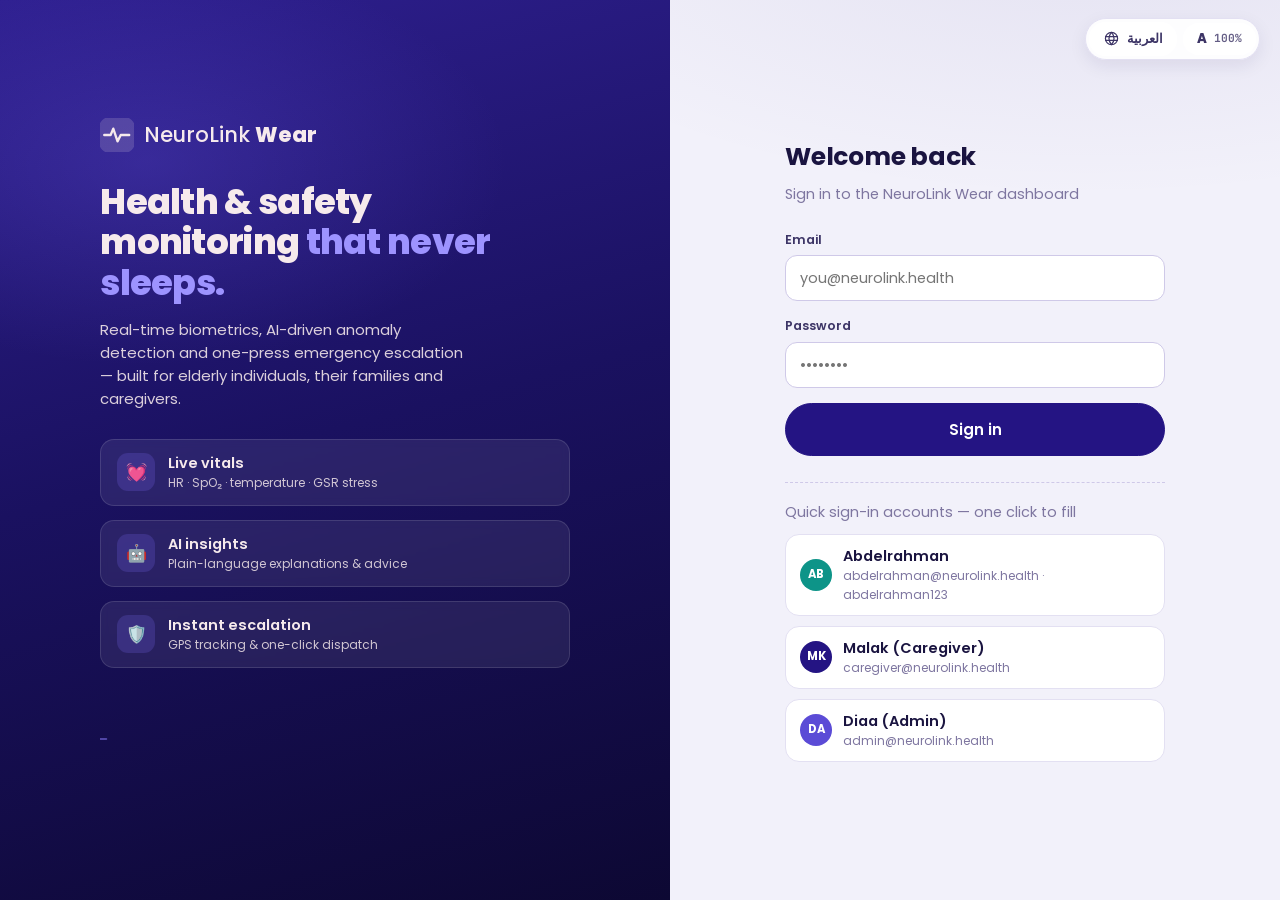
==== commit 7d5bba67: "Translate AI narratives and contact notes; run on real broker data only Translation coverage: - ever" ====
--- a/static/index.html
+++ b/static/index.html
@@ -9,7 +9,7 @@
   <link rel="preconnect" href="https://fonts.googleapis.com">
   <link rel="preconnect" href="https://fonts.gstatic.com" crossorigin>
   <link href="https://fonts.googleapis.com/css2?family=Poppins:wght@400;500;600;700;800&family=Inter:wght@400;500;600;700&family=Cairo:wght@400;500;600;700;800&family=JetBrains+Mono:wght@400;500;600&display=swap" rel="stylesheet">
-  <link rel="stylesheet" href="/static/css/styles.css?v=20261001-6">
+  <link rel="stylesheet" href="/static/css/styles.css?v=20261001-7">
   <link rel="stylesheet" href="/static/vendor/leaflet/leaflet.css">
 </head>
 <body>
@@ -195,6 +195,6 @@
   <div id="toast-root" class="toast-root" aria-live="polite"></div>
   <div id="modal-root" class="modal-root hidden"></div>
 
-  <script type="module" src="/static/js/app.js?v=20261001-6"></script>
+  <script type="module" src="/static/js/app.js?v=20261001-7"></script>
 </body>
 </html>
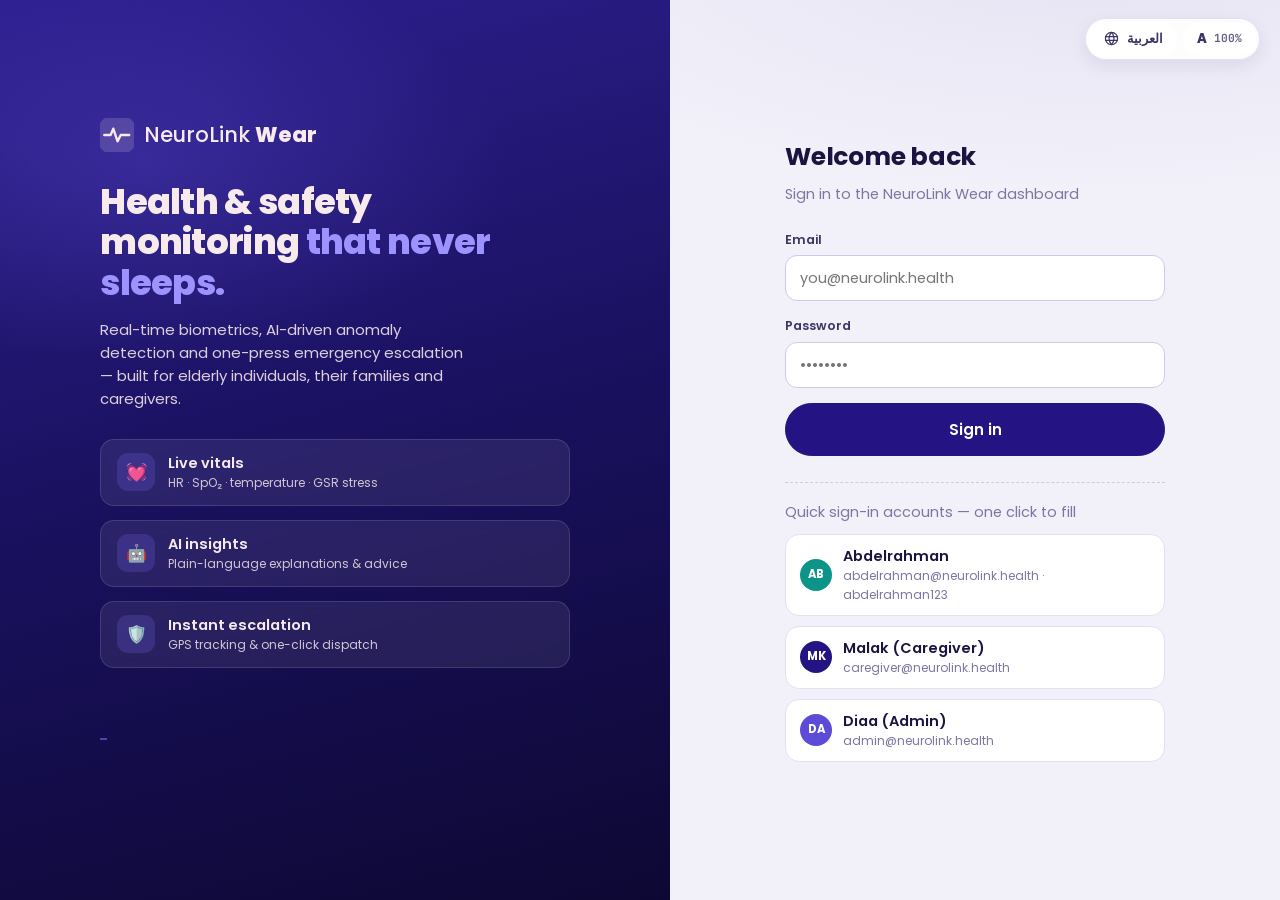
==== commit 5d3fc8d3: "Battery: show a placeholder instead of a fabricated reading when the band is offline The banner show" ====
--- a/static/index.html
+++ b/static/index.html
@@ -9,7 +9,7 @@
   <link rel="preconnect" href="https://fonts.googleapis.com">
   <link rel="preconnect" href="https://fonts.gstatic.com" crossorigin>
   <link href="https://fonts.googleapis.com/css2?family=Poppins:wght@400;500;600;700;800&family=Inter:wght@400;500;600;700&family=Cairo:wght@400;500;600;700;800&family=JetBrains+Mono:wght@400;500;600&display=swap" rel="stylesheet">
-  <link rel="stylesheet" href="/static/css/styles.css?v=20261001-7">
+  <link rel="stylesheet" href="/static/css/styles.css?v=20261001-8">
   <link rel="stylesheet" href="/static/vendor/leaflet/leaflet.css">
 </head>
 <body>
@@ -195,6 +195,6 @@
   <div id="toast-root" class="toast-root" aria-live="polite"></div>
   <div id="modal-root" class="modal-root hidden"></div>
 
-  <script type="module" src="/static/js/app.js?v=20261001-7"></script>
+  <script type="module" src="/static/js/app.js?v=20261001-8"></script>
 </body>
 </html>
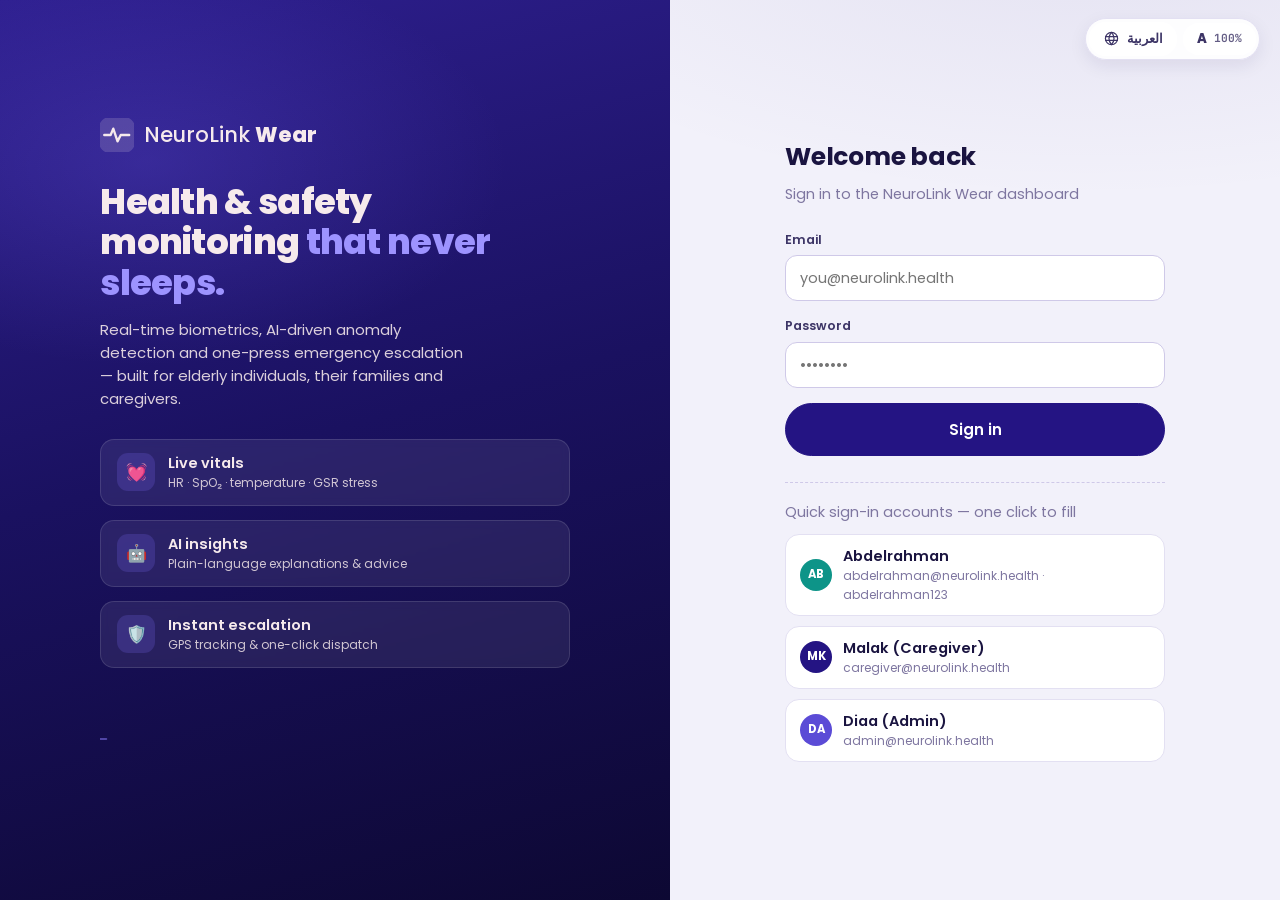
==== commit c1d038cc: "Revert "Battery: show a placeholder instead of a fabricated reading when the band is offline" This r" ====
--- a/static/index.html
+++ b/static/index.html
@@ -9,7 +9,7 @@
   <link rel="preconnect" href="https://fonts.googleapis.com">
   <link rel="preconnect" href="https://fonts.gstatic.com" crossorigin>
   <link href="https://fonts.googleapis.com/css2?family=Poppins:wght@400;500;600;700;800&family=Inter:wght@400;500;600;700&family=Cairo:wght@400;500;600;700;800&family=JetBrains+Mono:wght@400;500;600&display=swap" rel="stylesheet">
-  <link rel="stylesheet" href="/static/css/styles.css?v=20261001-8">
+  <link rel="stylesheet" href="/static/css/styles.css?v=20261001-7">
   <link rel="stylesheet" href="/static/vendor/leaflet/leaflet.css">
 </head>
 <body>
@@ -195,6 +195,6 @@
   <div id="toast-root" class="toast-root" aria-live="polite"></div>
   <div id="modal-root" class="modal-root hidden"></div>
 
-  <script type="module" src="/static/js/app.js?v=20261001-8"></script>
+  <script type="module" src="/static/js/app.js?v=20261001-7"></script>
 </body>
 </html>
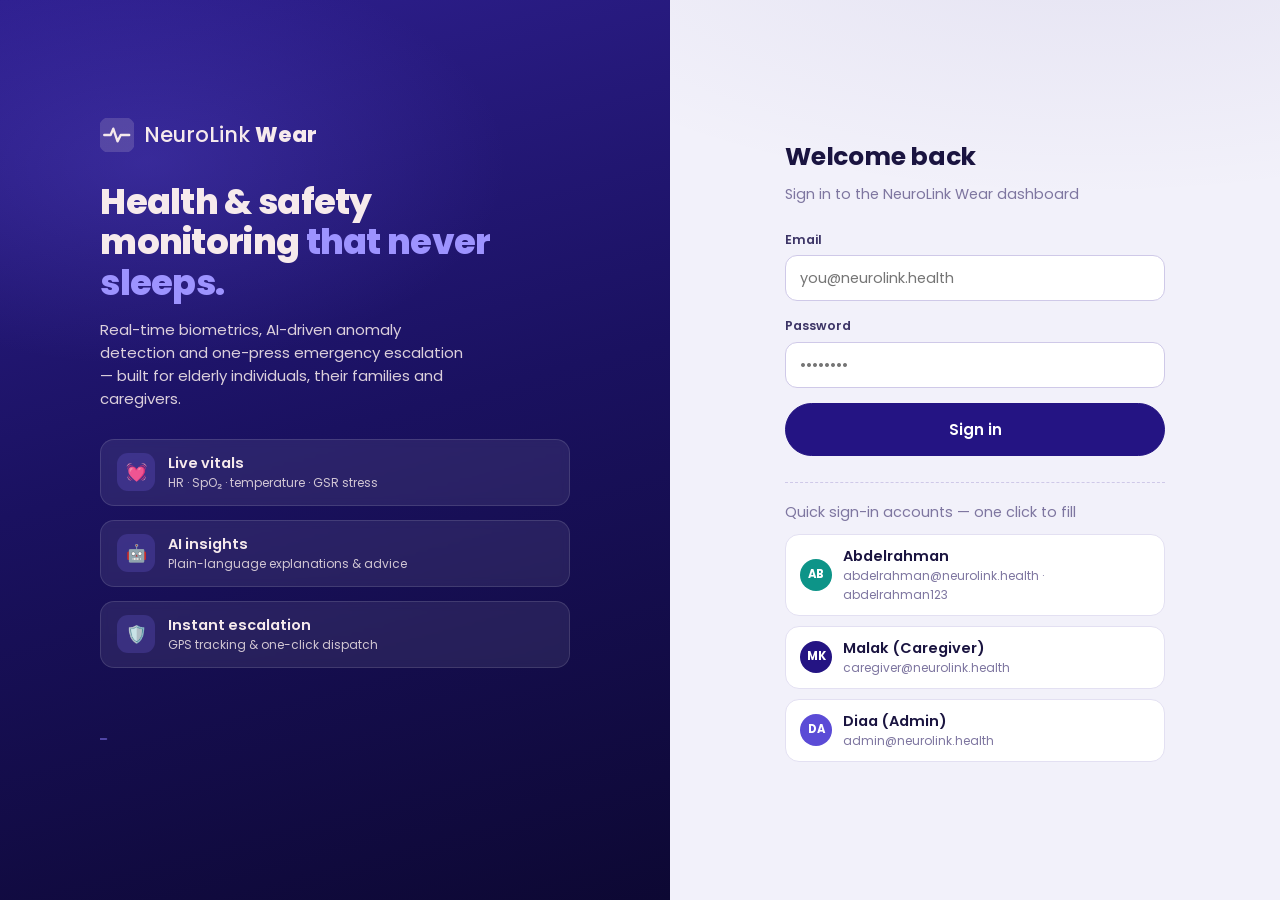
==== commit 31373121: "Revert "Dashboard: English/Arabic language toggle and elderly-friendly text s…" This reverts commit " ====
--- a/static/index.html
+++ b/static/index.html
@@ -8,25 +8,13 @@
   <link rel="icon" href="data:image/svg+xml,%3Csvg xmlns='http://www.w3.org/2000/svg' viewBox='0 0 32 32'%3E%3Crect width='32' height='32' rx='8' fill='%23241483'/%3E%3Cpath d='M4 16h6l2.5-6 4 12 3-6h8' stroke='white' stroke-width='2.4' fill='none' stroke-linecap='round' stroke-linejoin='round'/%3E%3C/svg%3E">
   <link rel="preconnect" href="https://fonts.googleapis.com">
   <link rel="preconnect" href="https://fonts.gstatic.com" crossorigin>
-  <link href="https://fonts.googleapis.com/css2?family=Poppins:wght@400;500;600;700;800&family=Inter:wght@400;500;600;700&family=Cairo:wght@400;500;600;700;800&family=JetBrains+Mono:wght@400;500;600&display=swap" rel="stylesheet">
-  <link rel="stylesheet" href="/static/css/styles.css?v=20261001-7">
+  <link href="https://fonts.googleapis.com/css2?family=Poppins:wght@400;500;600;700;800&family=Inter:wght@400;500;600;700&family=JetBrains+Mono:wght@400;500;600&display=swap" rel="stylesheet">
+  <link rel="stylesheet" href="/static/css/styles.css?v=20261001-4">
   <link rel="stylesheet" href="/static/vendor/leaflet/leaflet.css">
 </head>
 <body>
   <!-- ═══════════ Login ═══════════ -->
   <div id="login-screen" class="login-screen hidden">
-    <!-- Accessibility controls — available before signing in so elderly users
-         can enlarge the text / switch to Arabic on the sign-in screen itself. -->
-    <div class="login-tools pref-group" role="group" aria-label="Language and text size">
-      <button type="button" class="pref-btn" data-pref="lang" title="Switch to Arabic — التبديل إلى العربية">
-        <svg viewBox="0 0 24 24" aria-hidden="true"><circle cx="12" cy="12" r="8.6"/><path d="M3.6 9.4h16.8M3.6 14.6h16.8"/><path d="M12 3.4c-2.4 2.6-3.6 5.4-3.6 8.6s1.2 6 3.6 8.6c2.4-2.6 3.6-5.4 3.6-8.6S14.4 6 12 3.4Z"/></svg>
-        <span data-pref-label>العربية</span>
-      </button>
-      <button type="button" class="pref-btn font" data-pref="font" data-level="normal" title="Text size: Normal (100%). Click to increase.">
-        <span class="pref-aa" aria-hidden="true">A</span>
-        <span class="pref-pct" data-pref-pct>100%</span>
-      </button>
-    </div>
     <div class="login-hero">
       <div class="login-hero-inner">
         <div class="brand-logo lg">
@@ -166,16 +154,6 @@
           <span class="muted mono" id="status-sync">last sync —</span>
         </div>
         <div class="banner-actions">
-          <div class="pref-group" role="group" aria-label="Language and text size">
-            <button type="button" class="pref-btn" data-pref="lang" title="Switch to Arabic — التبديل إلى العربية">
-              <svg viewBox="0 0 24 24" aria-hidden="true"><circle cx="12" cy="12" r="8.6"/><path d="M3.6 9.4h16.8M3.6 14.6h16.8"/><path d="M12 3.4c-2.4 2.6-3.6 5.4-3.6 8.6s1.2 6 3.6 8.6c2.4-2.6 3.6-5.4 3.6-8.6S14.4 6 12 3.4Z"/></svg>
-              <span class="pref-label" data-pref-label>العربية</span>
-            </button>
-            <button type="button" class="pref-btn font" data-pref="font" data-level="normal" title="Text size: Normal (100%). Click to increase.">
-              <span class="pref-aa" aria-hidden="true">A</span>
-              <span class="pref-pct" data-pref-pct>100%</span>
-            </button>
-          </div>
           <button class="btn ghost sm" id="theme-toggle" title="Toggle dark / light mode" aria-label="Toggle theme">
             <svg id="theme-icon-moon" viewBox="0 0 24 24"><path d="M20 14.5A8 8 0 0 1 9.5 4 8 8 0 1 0 20 14.5Z"/></svg>
             <svg id="theme-icon-sun" class="hidden" viewBox="0 0 24 24"><circle cx="12" cy="12" r="4"/><path d="M12 2.5v2M12 19.5v2M2.5 12h2M19.5 12h2M5 5l1.4 1.4M17.6 17.6 19 19M19 5l-1.4 1.4M6.4 17.6 5 19"/></svg>
@@ -195,6 +173,6 @@
   <div id="toast-root" class="toast-root" aria-live="polite"></div>
   <div id="modal-root" class="modal-root hidden"></div>
 
-  <script type="module" src="/static/js/app.js?v=20261001-7"></script>
+  <script type="module" src="/static/js/app.js?v=20261001-4"></script>
 </body>
 </html>
--- a/static/css/styles.css
+++ b/static/css/styles.css
@@ -84,7 +84,7 @@
   background-attachment: fixed;
   color: var(--text);
   min-height: 100vh;
-  font-size: calc(14.5px * var(--fs));
+  font-size: 14.5px;
   line-height: 1.55;
   -webkit-font-smoothing: antialiased;
 }
@@ -92,7 +92,7 @@
 .muted { color: var(--muted); }
 .mono { font-family: var(--font-mono); font-size: .92em; }
 b, strong { font-weight: 600; }
-small { font-size: calc(12px * var(--fs)); }
+small { font-size: 12px; }
 a { color: var(--accent); text-decoration: none; }
 h1, h2, h3, h4 { letter-spacing: -.015em; }
 svg { fill: none; stroke: currentColor; stroke-width: 1.7; stroke-linecap: round; stroke-linejoin: round; }
@@ -103,7 +103,7 @@
 /* ── Buttons ──────────────────────────────────────────────────────────── */
 .btn {
   display: inline-flex; align-items: center; justify-content: center; gap: 8px;
-  font: inherit; font-weight: 600; font-size: calc(13.5px * var(--fs));
+  font: inherit; font-weight: 600; font-size: 13.5px;
   padding: 10px 19px; border-radius: 999px;
   border: 1px solid var(--border-strong); background: var(--surface); color: var(--text);
   cursor: pointer; transition: all .16s ease; white-space: nowrap; text-decoration: none;
@@ -119,9 +119,9 @@
 .btn.ghost:hover { background: var(--surface-3); }
 .btn.soft { background: var(--accent-soft); border-color: transparent; color: var(--accent); }
 .btn.warn { background: var(--warn); border-color: var(--warn); color: var(--on-accent); }
-.btn.sm { padding: 6px 14px; font-size: calc(12.5px * var(--fs)); }
+.btn.sm { padding: 6px 14px; font-size: 12.5px; }
 .btn.sm svg { width: 14px; height: 14px; }
-.btn.lg-btn { padding: 14px 24px; font-size: calc(15px * var(--fs)); }
+.btn.lg-btn { padding: 14px 24px; font-size: 15px; }
 .btn.block { width: 100%; }
 .icon-btn {
   display: inline-flex; align-items: center; justify-content: center;
@@ -134,7 +134,7 @@
 /* ── Badges / chips ───────────────────────────────────────────────────── */
 .badge {
   display: inline-flex; align-items: center; gap: 5px;
-  padding: 3px 10px; border-radius: 999px; font-size: calc(11px * var(--fs)); font-weight: 700;
+  padding: 3px 10px; border-radius: 999px; font-size: 11px; font-weight: 700;
   letter-spacing: .04em; text-transform: uppercase; line-height: 1.6;
 }
 .badge.low { background: var(--info-soft); color: var(--info); }
@@ -161,9 +161,9 @@
   display: flex; align-items: center; justify-content: space-between; gap: 12px;
   padding: 16px 20px 0;
 }
-.card-head h3 { font-size: calc(15px * var(--fs)); font-weight: 650; display: flex; align-items: center; gap: 8px; }
+.card-head h3 { font-size: 15px; font-weight: 650; display: flex; align-items: center; gap: 8px; }
 .card-head h3 svg { width: 18px; height: 18px; flex: 0 0 18px; }
-.card-head .sub { font-size: calc(12px * var(--fs)); color: var(--muted); font-weight: 400; }
+.card-head .sub { font-size: 12px; color: var(--muted); font-weight: 400; }
 .card-body { padding: 16px 20px 20px; }
 
 /* ── Login ────────────────────────────────────────────────────────────── */
@@ -180,13 +180,13 @@
 .login-hero-inner { max-width: 470px; position: relative; z-index: 1; }
 .brand-logo {
   display: flex; align-items: center; gap: 10px;
-  font-size: calc(17px * var(--fs)); font-weight: 500; color: inherit;
+  font-size: 17px; font-weight: 500; color: inherit;
 }
 .brand-logo b { font-weight: 800; }
-.brand-logo.lg { font-size: calc(21px * var(--fs)); margin-bottom: 30px; }
-.login-hero h1 { font-size: calc(35px * var(--fs)); line-height: 1.16; font-weight: 800; letter-spacing: -.02em; margin-bottom: 14px; }
+.brand-logo.lg { font-size: 21px; margin-bottom: 30px; }
+.login-hero h1 { font-size: 35px; line-height: 1.16; font-weight: 800; letter-spacing: -.02em; margin-bottom: 14px; }
 .login-hero h1 .accent { color: #9d93ff; }
-.login-hero > .login-hero-inner > p { opacity: .88; font-size: calc(15px * var(--fs)); max-width: 42ch; }
+.login-hero > .login-hero-inner > p { opacity: .88; font-size: 15px; max-width: 42ch; }
 .hero-features { margin-top: 28px; display: grid; gap: 14px; }
 .hero-feature {
   display: flex; gap: 13px; align-items: center;
@@ -194,7 +194,7 @@
   padding: 12px 16px; border-radius: 14px; backdrop-filter: blur(4px);
 }
 .hero-feature .hf-icon {
-  font-size: calc(17px * var(--fs)); width: 38px; height: 38px; border-radius: 11px; flex: 0 0 auto;
+  font-size: 17px; width: 38px; height: 38px; border-radius: 11px; flex: 0 0 auto;
   display: inline-flex; align-items: center; justify-content: center;
   background: rgba(130, 110, 255, .2);
 }
@@ -206,10 +206,10 @@
 
 .login-panel { display: flex; align-items: center; justify-content: center; padding: 32px 24px; }
 .login-card { width: 100%; max-width: 380px; }
-.login-card h2 { font-size: calc(25px * var(--fs)); letter-spacing: -.01em; }
+.login-card h2 { font-size: 25px; letter-spacing: -.01em; }
 .login-card > p { margin: 6px 0 24px; }
 .field { display: grid; gap: 6px; margin-bottom: 15px; }
-.field > span { font-size: calc(12.5px * var(--fs)); font-weight: 600; color: var(--text-2); }
+.field > span { font-size: 12.5px; font-weight: 600; color: var(--text-2); }
 .field input, .field select, .field textarea {
   font: inherit; padding: 11px 14px; border-radius: var(--radius-sm);
   border: 1px solid var(--border-strong); background: var(--surface); color: var(--text);
@@ -221,7 +221,7 @@
 .field textarea { resize: vertical; min-height: 74px; }
 .form-error {
   background: var(--danger-soft); color: var(--danger); border: 1px solid var(--danger);
-  padding: 10px 13px; border-radius: var(--radius-sm); font-size: calc(13px * var(--fs)); margin-bottom: 14px;
+  padding: 10px 13px; border-radius: var(--radius-sm); font-size: 13px; margin-bottom: 14px;
 }
 .demo-accounts { margin-top: 26px; border-top: 1px dashed var(--border-strong); padding-top: 18px; display: grid; gap: 10px; }
 .demo-chip {
@@ -238,11 +238,11 @@
 .avatar {
   width: 42px; height: 42px; border-radius: 50%; flex: 0 0 auto;
   display: inline-flex; align-items: center; justify-content: center;
-  background: var(--accent-2); color: var(--on-accent); font-weight: 700; font-size: calc(14px * var(--fs)); letter-spacing: .02em;
+  background: var(--accent-2); color: var(--on-accent); font-weight: 700; font-size: 14px; letter-spacing: .02em;
 }
 [data-theme="dark"] .avatar { color: #fff; }
-.avatar.sm { width: 32px; height: 32px; font-size: calc(11.5px * var(--fs)); }
-.avatar.lg { width: 58px; height: 58px; font-size: calc(19px * var(--fs)); }
+.avatar.sm { width: 32px; height: 32px; font-size: 11.5px; }
+.avatar.lg { width: 58px; height: 58px; font-size: 19px; }
 
 /* ── App shell ────────────────────────────────────────────────────────── */
 .app-shell { display: flex; min-height: 100vh; }
@@ -265,29 +265,29 @@
   background: rgba(255, 255, 255, .06); border: 1px solid rgba(255, 255, 255, .09); border-radius: 14px;
 }
 .patient-chip-info { min-width: 0; }
-.patient-chip-info strong { display: block; font-size: calc(13px * var(--fs)); white-space: nowrap; overflow: hidden; text-overflow: ellipsis; color: #edeafb; }
+.patient-chip-info strong { display: block; font-size: 13px; white-space: nowrap; overflow: hidden; text-overflow: ellipsis; color: #edeafb; }
 .patient-chip-info small { color: #a79fc8; }
 .side-nav { flex: 1; overflow-y: auto; padding: 4px 12px 12px; display: grid; gap: 3px; align-content: start; }
 .side-section-label {
-  font-size: calc(10.5px * var(--fs)); font-weight: 700; letter-spacing: .1em; text-transform: uppercase;
+  font-size: 10.5px; font-weight: 700; letter-spacing: .1em; text-transform: uppercase;
   color: #9b93c4; padding: 14px 12px 5px;
 }
 .side-link {
   display: flex; align-items: center; gap: 11px; padding: 10px 13px;
-  border-radius: 12px; color: #d8d4f0; font-weight: 500; font-size: calc(13.5px * var(--fs));
+  border-radius: 12px; color: #d8d4f0; font-weight: 500; font-size: 13.5px;
   transition: all .15s; position: relative;
 }
 .side-link svg { width: 19px; height: 19px; stroke-width: 1.8; }
 .side-link:hover { background: rgba(255, 255, 255, .07); color: #fff; }
 .side-link.active { background: var(--accent-3); color: #fff; font-weight: 650; }
 .nav-badge {
-  margin-left: auto; background: var(--danger); color: #fff; font-size: calc(10.5px * var(--fs));
+  margin-left: auto; background: var(--danger); color: #fff; font-size: 10.5px;
   font-weight: 700; padding: 1px 7px; border-radius: 999px;
 }
 .sidebar-foot { padding: 12px 14px 16px; border-top: 1px solid rgba(255, 255, 255, .08); }
 .user-card { display: flex; align-items: center; gap: 10px; }
 .user-card-info { flex: 1; min-width: 0; }
-.user-card-info strong { display: block; font-size: calc(12.5px * var(--fs)); white-space: nowrap; overflow: hidden; text-overflow: ellipsis; color: #edeafb; }
+.user-card-info strong { display: block; font-size: 12.5px; white-space: nowrap; overflow: hidden; text-overflow: ellipsis; color: #edeafb; }
 .user-card-info small { color: #a79fc8; text-transform: capitalize; }
 .sidebar-overlay {
   position: fixed; inset: 0; background: rgba(12, 8, 40, .5); z-index: 1200;
@@ -305,7 +305,7 @@
   border-bottom: 1px solid var(--border);
 }
 .menu-btn { display: none; }
-.device-status { display: flex; align-items: center; gap: 9px; flex-wrap: wrap; font-size: calc(13px * var(--fs)); min-width: 0; }
+.device-status { display: flex; align-items: center; gap: 9px; flex-wrap: wrap; font-size: 13px; min-width: 0; }
 .status-sep { color: var(--border-strong); }
 .status-dot { width: 9px; height: 9px; border-radius: 50%; background: var(--muted); flex: 0 0 auto; }
 .status-dot.online { background: var(--ok); box-shadow: 0 0 0 3px var(--ok-soft); animation: blink 2.4s ease-in-out infinite; }
@@ -327,7 +327,7 @@
 /* ── View root / layout helpers ───────────────────────────────────────── */
 .view-root { padding: 24px 26px 48px; max-width: 1500px; width: 100%; outline: none; }
 .page-head { display: flex; align-items: flex-start; justify-content: space-between; gap: 16px; margin-bottom: 20px; flex-wrap: wrap; }
-.page-head h2 { font-size: calc(23px * var(--fs)); letter-spacing: -.015em; font-weight: 750; }
+.page-head h2 { font-size: 23px; letter-spacing: -.015em; font-weight: 750; }
 .page-head .subtitle { color: var(--muted); margin-top: 3px; max-width: 64ch; }
 .page-actions { display: flex; gap: 9px; flex-wrap: wrap; }
 .grid { display: grid; gap: 16px; }
@@ -345,19 +345,19 @@
 .vital-top { display: flex; justify-content: space-between; align-items: flex-start; gap: 8px; }
 .vital-icon {
   width: 40px; height: 40px; border-radius: 13px; display: inline-flex;
-  align-items: center; justify-content: center; font-size: calc(19px * var(--fs));
+  align-items: center; justify-content: center; font-size: 19px;
 }
 .vital-icon svg { width: 21px; height: 21px; }
-.vital-label { font-size: calc(12px * var(--fs)); font-weight: 600; letter-spacing: .05em; text-transform: uppercase; color: var(--muted); }
-.vital-value { font-family: var(--font-mono); font-size: calc(30px * var(--fs)); font-weight: 600; letter-spacing: -.02em; line-height: 1.15; margin-top: 4px; }
-.vital-value .unit { font-size: calc(13px * var(--fs)); color: var(--muted); font-weight: 500; margin-left: 3px; letter-spacing: 0; }
-.vital-trend { display: inline-flex; align-items: center; gap: 4px; font-size: calc(11.5px * var(--fs)); font-weight: 600; }
+.vital-label { font-size: 12px; font-weight: 600; letter-spacing: .05em; text-transform: uppercase; color: var(--muted); }
+.vital-value { font-family: var(--font-mono); font-size: 30px; font-weight: 600; letter-spacing: -.02em; line-height: 1.15; margin-top: 4px; }
+.vital-value .unit { font-size: 13px; color: var(--muted); font-weight: 500; margin-left: 3px; letter-spacing: 0; }
+.vital-trend { display: inline-flex; align-items: center; gap: 4px; font-size: 11.5px; font-weight: 600; }
 .vital-trend.up { color: var(--danger); }
 .vital-trend.down { color: var(--ok); }
 .vital-trend.flat { color: var(--muted); }
 .vital-foot { display: flex; align-items: center; justify-content: space-between; margin-top: 6px; }
 .sparkline { width: 100%; height: 46px; display: block; }
-.vital-range { font-size: calc(11px * var(--fs)); color: var(--muted); }
+.vital-range { font-size: 11px; color: var(--muted); }
 
 /* ── Motion / IMU card ────────────────────────────────────────────────── */
 .imu-grid { display: grid; grid-template-columns: repeat(3, 1fr); gap: 12px; margin: 12px 0; }
@@ -365,8 +365,8 @@
   background: var(--surface-2); border: 1px solid var(--border); border-radius: 13px;
   padding: 11px 13px;
 }
-.imu-cell small { color: var(--muted); display: block; font-size: calc(11px * var(--fs)); text-transform: uppercase; letter-spacing: .05em; }
-.imu-cell strong { font-family: var(--font-mono); font-size: calc(17px * var(--fs)); font-weight: 600; }
+.imu-cell small { color: var(--muted); display: block; font-size: 11px; text-transform: uppercase; letter-spacing: .05em; }
+.imu-cell strong { font-family: var(--font-mono); font-size: 17px; font-weight: 600; }
 .meter { height: 7px; border-radius: 6px; background: var(--surface-3); overflow: hidden; margin-top: 8px; }
 .meter > i { display: block; height: 100%; border-radius: 6px; background: var(--accent); transition: width .5s ease; }
 .meter.warn > i { background: var(--warn); }
@@ -387,7 +387,7 @@
 .feed-dot.warn { background: var(--warn); box-shadow: 0 0 0 3px var(--warn-soft); }
 .feed-dot.ok { background: var(--ok); box-shadow: 0 0 0 3px var(--ok-soft); }
 .feed-content { flex: 1; min-width: 0; }
-.feed-content .meta { display: flex; gap: 8px; align-items: center; color: var(--muted); font-size: calc(11.5px * var(--fs)); margin-top: 2px; flex-wrap: wrap; }
+.feed-content .meta { display: flex; gap: 8px; align-items: center; color: var(--muted); font-size: 11.5px; margin-top: 2px; flex-wrap: wrap; }
 
 .timeline { display: grid; gap: 0; }
 .timeline-item { display: flex; gap: 14px; position: relative; padding-bottom: 22px; }
@@ -413,15 +413,15 @@
 .alert-card.sev-medium::before { background: var(--info); }
 .alert-card.sev-low::before { background: var(--ok); }
 .alert-head { display: flex; justify-content: space-between; gap: 10px; align-items: flex-start; }
-.alert-head h4 { font-size: calc(15px * var(--fs)); font-weight: 650; }
-.alert-meta { display: flex; gap: 8px; align-items: center; flex-wrap: wrap; margin-top: 4px; font-size: calc(11.5px * var(--fs)); color: var(--muted); }
+.alert-head h4 { font-size: 15px; font-weight: 650; }
+.alert-meta { display: flex; gap: 8px; align-items: center; flex-wrap: wrap; margin-top: 4px; font-size: 11.5px; color: var(--muted); }
 .ai-explain {
   margin: 12px 0 0; padding: 12px 14px; border-radius: 13px;
   background: var(--accent-soft); border: 1px solid color-mix(in srgb, var(--accent) 25%, transparent);
-  font-size: calc(13.4px * var(--fs)); line-height: 1.6;
+  font-size: 13.4px; line-height: 1.6;
 }
 .ai-tag, .ai-explain .ai-tag {
-  display: flex; align-items: center; gap: 6px; font-size: calc(11px * var(--fs)); font-weight: 800;
+  display: flex; align-items: center; gap: 6px; font-size: 11px; font-weight: 800;
   letter-spacing: .07em; text-transform: uppercase; color: var(--accent); margin-bottom: 6px;
 }
 .ai-tag svg, .ai-explain .ai-tag svg {
@@ -432,47 +432,47 @@
   border: 1px solid var(--border); border-radius: 13px;
 }
 .recommend-list .ai-tag {
-  font-size: calc(13px * var(--fs)); font-weight: 800; color: var(--ok); margin-bottom: 8px;
+  font-size: 13px; font-weight: 800; color: var(--ok); margin-bottom: 8px;
 }
 .recommend-list .ai-tag svg {
   width: 15px; height: 15px; flex: 0 0 15px; stroke-width: 2.2;
 }
-.recommend-list li { font-size: calc(13.2px * var(--fs)); font-weight: 600; margin: 5px 0; color: var(--text); }
+.recommend-list li { font-size: 13.2px; font-weight: 600; margin: 5px 0; color: var(--text); }
 .alert-actions { display: flex; gap: 8px; margin-top: 13px; flex-wrap: wrap; }
 .readings-strip { display: flex; gap: 8px; flex-wrap: wrap; margin-top: 11px; }
 .reading-pill {
   display: inline-flex; gap: 6px; align-items: baseline; padding: 5px 11px;
   background: var(--surface-2); border: 1px solid var(--border); border-radius: 999px;
-  font-size: calc(11.5px * var(--fs)); color: var(--muted);
-}
-.reading-pill b { font-family: var(--font-mono); color: var(--text); font-size: calc(12.5px * var(--fs)); }
+  font-size: 11.5px; color: var(--muted);
+}
+.reading-pill b { font-family: var(--font-mono); color: var(--text); font-size: 12.5px; }
 
 /* ── Filter chips ─────────────────────────────────────────────────────── */
 .chip-row { display: flex; gap: 8px; flex-wrap: wrap; }
 .chip {
   padding: 7px 15px; border-radius: 999px; border: 1px solid var(--border-strong);
-  background: var(--surface); color: var(--text-2); font: inherit; font-size: calc(12.5px * var(--fs));
+  background: var(--surface); color: var(--text-2); font: inherit; font-size: 12.5px;
   font-weight: 600; cursor: pointer; transition: all .15s;
 }
 .chip:hover { border-color: var(--accent); color: var(--accent); }
 .chip.active { background: var(--accent-2); border-color: var(--accent-2); color: var(--on-accent); }
 [data-theme="dark"] .chip.active { color: #fff; }
-.chip .count { opacity: .65; margin-left: 3px; font-size: calc(11px * var(--fs)); }
+.chip .count { opacity: .65; margin-left: 3px; font-size: 11px; }
 
 /* ── Stats & KPIs ─────────────────────────────────────────────────────── */
 .stat-tile { padding: 16px 18px; }
-.stat-tile .label { font-size: calc(11.5px * var(--fs)); font-weight: 650; text-transform: uppercase; letter-spacing: .06em; color: var(--muted); }
-.stat-tile .value { font-family: var(--font-mono); font-size: calc(25px * var(--fs)); font-weight: 600; letter-spacing: -.02em; margin: 3px 0; }
-.stat-tile .delta { font-size: calc(11.5px * var(--fs)); font-weight: 600; display: inline-flex; gap: 4px; align-items: center; }
+.stat-tile .label { font-size: 11.5px; font-weight: 650; text-transform: uppercase; letter-spacing: .06em; color: var(--muted); }
+.stat-tile .value { font-family: var(--font-mono); font-size: 25px; font-weight: 600; letter-spacing: -.02em; margin: 3px 0; }
+.stat-tile .delta { font-size: 11.5px; font-weight: 600; display: inline-flex; gap: 4px; align-items: center; }
 .stat-tile .delta.up { color: var(--danger); }
 .stat-tile .delta.down { color: var(--ok); }
 .stat-tile .delta.neutral { color: var(--muted); }
 
 /* ── Tables ───────────────────────────────────────────────────────────── */
 .table-wrap { overflow-x: auto; }
-table.data-table { width: 100%; border-collapse: collapse; font-size: calc(13.2px * var(--fs)); }
+table.data-table { width: 100%; border-collapse: collapse; font-size: 13.2px; }
 .data-table th {
-  text-align: left; font-size: calc(10.8px * var(--fs)); font-weight: 700; text-transform: uppercase;
+  text-align: left; font-size: 10.8px; font-weight: 700; text-transform: uppercase;
   letter-spacing: .07em; color: var(--muted); padding: 10px 12px;
   border-bottom: 1px solid var(--border); white-space: nowrap;
 }
@@ -492,8 +492,8 @@
   background: var(--accent-soft); color: var(--accent); margin-bottom: 6px;
 }
 .empty-state .empty-icon svg { width: 30px; height: 30px; }
-.empty-state h4 { color: var(--text); font-size: calc(15.5px * var(--fs)); }
-.empty-state p { max-width: 44ch; font-size: calc(13px * var(--fs)); }
+.empty-state h4 { color: var(--text); font-size: 15.5px; }
+.empty-state p { max-width: 44ch; font-size: 13px; }
 
 .skeleton {
   background: linear-gradient(90deg, var(--surface-2) 25%, var(--surface-3) 50%, var(--surface-2) 75%);
@@ -527,8 +527,8 @@
 .toast.warning .t-icon { background: var(--warn-soft); color: var(--warn); }
 .toast.info .t-icon { background: var(--info-soft); color: var(--info); }
 .toast.alert .t-icon { background: var(--danger); color: var(--on-accent); }
-.toast strong { display: block; font-size: calc(13.2px * var(--fs)); }
-.toast p { font-size: calc(12.4px * var(--fs)); color: var(--muted); margin-top: 1px; }
+.toast strong { display: block; font-size: 13.2px; }
+.toast p { font-size: 12.4px; color: var(--muted); margin-top: 1px; }
 
 /* ── Modal ────────────────────────────────────────────────────────────── */
 .modal-root {
@@ -548,7 +548,7 @@
   display: flex; align-items: center; justify-content: space-between; gap: 12px;
   padding: 19px 22px 0;
 }
-.modal-head h3 { font-size: calc(17px * var(--fs)); }
+.modal-head h3 { font-size: 17px; }
 .modal-body { padding: 16px 22px 8px; }
 .modal-foot {
   display: flex; justify-content: flex-end; gap: 9px;
@@ -573,7 +573,7 @@
     var(--surface-2);
   background-size: 34px 34px, 34px 34px, auto; color: var(--muted); text-align: center; padding: 20px;
 }
-.map-fallback .pin { font-size: calc(42px * var(--fs)); animation: bob 2.4s ease-in-out infinite; }
+.map-fallback .pin { font-size: 42px; animation: bob 2.4s ease-in-out infinite; }
 @keyframes bob { 50% { transform: translateY(-8px); } }
 @keyframes ping {
   0% { transform: scale(1); opacity: .55; }
@@ -587,7 +587,7 @@
   backdrop-filter: blur(6px); box-shadow: var(--shadow-md);
 }
 .map-type-ctl button {
-  border: 0; background: transparent; color: var(--muted); font: inherit; font-size: calc(11.5px * var(--fs));
+  border: 0; background: transparent; color: var(--muted); font: inherit; font-size: 11.5px;
   font-weight: 650; padding: 5px 12px; border-radius: 999px; cursor: pointer; transition: all .15s;
 }
 .map-type-ctl button.active { background: var(--accent); color: var(--on-accent); }
@@ -595,7 +595,7 @@
   position: absolute; left: 50%; top: 10px; transform: translateX(-50%); z-index: 800;
   background: color-mix(in srgb, var(--surface) 92%, transparent); color: var(--text-2);
   border: 1px solid var(--border-strong); border-radius: 999px; padding: 6px 14px;
-  font-size: calc(11.5px * var(--fs)); font-weight: 600; pointer-events: none; backdrop-filter: blur(6px);
+  font-size: 11.5px; font-weight: 600; pointer-events: none; backdrop-filter: blur(6px);
   box-shadow: var(--shadow-md); white-space: nowrap;
 }
 .leaflet-container { font-family: var(--font-sans); background: var(--surface-2); }
@@ -603,7 +603,7 @@
   position: absolute; right: 10px; bottom: 10px; z-index: 500;
   background: color-mix(in srgb, var(--surface) 92%, transparent);
   border: 1px solid var(--border); border-radius: 12px; padding: 8px 11px;
-  font-size: calc(11px * var(--fs)); display: grid; gap: 4px; backdrop-filter: blur(6px);
+  font-size: 11px; display: grid; gap: 4px; backdrop-filter: blur(6px);
 }
 .map-legend .row { display: flex; align-items: center; gap: 6px; }
 .legend-dot { width: 9px; height: 9px; border-radius: 50%; }
@@ -611,27 +611,27 @@
 /* ── Charts ───────────────────────────────────────────────────────────── */
 .chart-box { position: relative; width: 100%; }
 .chart-svg { width: 100%; display: block; overflow: visible; }
-.chart-svg text { font-family: var(--font-sans); fill: var(--muted); font-size: calc(10.5px * var(--fs)); stroke: none; }
+.chart-svg text { font-family: var(--font-sans); fill: var(--muted); font-size: 10.5px; stroke: none; }
 .chart-svg .grid-line { stroke: var(--border); stroke-width: 1; stroke-dasharray: 3 5; }
 .chart-svg .axis-line { stroke: var(--border-strong); stroke-width: 1; }
 .chart-tooltip {
   position: absolute; pointer-events: none; z-index: 20;
   background: color-mix(in srgb, var(--surface) 94%, transparent);
   border: 1px solid var(--border-strong); border-radius: 11px; padding: 8px 11px;
-  font-size: calc(11.5px * var(--fs)); box-shadow: var(--shadow-md); backdrop-filter: blur(6px);
+  font-size: 11.5px; box-shadow: var(--shadow-md); backdrop-filter: blur(6px);
   min-width: 120px; transition: opacity .12s;
 }
-.chart-tooltip .tt-title { font-weight: 700; font-size: calc(11px * var(--fs)); color: var(--muted); margin-bottom: 4px; }
+.chart-tooltip .tt-title { font-weight: 700; font-size: 11px; color: var(--muted); margin-bottom: 4px; }
 .chart-tooltip .tt-row { display: flex; align-items: center; gap: 6px; margin: 2px 0; }
 .chart-tooltip .tt-dot { width: 8px; height: 8px; border-radius: 50%; }
 .chart-legend { display: flex; gap: 15px; flex-wrap: wrap; padding: 2px 4px 8px; }
-.chart-legend .lg-item { display: inline-flex; align-items: center; gap: 6px; font-size: calc(11.5px * var(--fs)); color: var(--text-2); font-weight: 600; }
+.chart-legend .lg-item { display: inline-flex; align-items: center; gap: 6px; font-size: 11.5px; color: var(--text-2); font-weight: 600; }
 .chart-legend .lg-dot { width: 9px; height: 9px; border-radius: 3px; }
 
 /* ── Segmented control ────────────────────────────────────────────────── */
 .segmented { display: inline-flex; background: var(--surface-3); border-radius: 999px; padding: 3px; gap: 2px; }
 .segmented button {
-  border: 0; background: transparent; color: var(--muted); font: inherit; font-size: calc(12.3px * var(--fs));
+  border: 0; background: transparent; color: var(--muted); font: inherit; font-size: 12.3px;
   font-weight: 650; padding: 6px 14px; border-radius: 999px; cursor: pointer; transition: all .15s;
 }
 .segmented button.active { background: var(--accent); color: var(--on-accent); box-shadow: var(--shadow-sm); }
@@ -646,13 +646,13 @@
 .contact-check.checked { border-color: var(--accent); background: var(--accent-soft); }
 .contact-check input { accent-color: var(--accent); width: 16px; height: 16px; cursor: pointer; }
 .contact-check .cc-info { flex: 1; min-width: 0; }
-.contact-check .cc-info strong { display: block; font-size: calc(13px * var(--fs)); }
+.contact-check .cc-info strong { display: block; font-size: 13px; }
 .contact-check .cc-info small { color: var(--muted); }
 
 /* ── AI summary card ──────────────────────────────────────────────────── */
 .summary-card .summary-score {
   width: 46px; height: 46px; border-radius: 50%; display: grid; place-items: center;
-  font-family: var(--font-mono); font-weight: 700; font-size: calc(13px * var(--fs)); flex: 0 0 auto;
+  font-family: var(--font-mono); font-weight: 700; font-size: 13px; flex: 0 0 auto;
   background: conic-gradient(var(--ok) calc(var(--score) * 1%), var(--surface-3) 0);
 }
 .summary-card .summary-score > span {
@@ -660,7 +660,7 @@
   display: grid; place-items: center;
 }
 .tag-pill {
-  display: inline-flex; padding: 2.5px 10px; border-radius: 999px; font-size: calc(10.5px * var(--fs));
+  display: inline-flex; padding: 2.5px 10px; border-radius: 999px; font-size: 10.5px;
   font-weight: 650; background: var(--purple-soft); color: var(--purple); margin: 2px 3px 0 0;
 }
 
@@ -670,7 +670,7 @@
   padding: 12px 2px; border-bottom: 1px dashed var(--border);
 }
 .threshold-row:last-child { border-bottom: 0; }
-.threshold-row .th-label strong { display: block; font-size: calc(13px * var(--fs)); }
+.threshold-row .th-label strong { display: block; font-size: 13px; }
 .threshold-row .th-label small { color: var(--muted); }
 .threshold-row input[type="number"] { width: 110px; }
 .range-pair { display: flex; align-items: center; gap: 8px; }
@@ -692,7 +692,7 @@
 /* ── Tabs ─────────────────────────────────────────────────────────────── */
 .tabs { display: flex; gap: 8px; border-bottom: 0; margin-bottom: 18px; overflow-x: auto; padding-bottom: 2px; }
 .tab-btn {
-  border: 1px solid var(--border-strong); background: var(--surface); font: inherit; font-size: calc(13px * var(--fs));
+  border: 1px solid var(--border-strong); background: var(--surface); font: inherit; font-size: 13px;
   font-weight: 600; color: var(--text-2); padding: 8px 16px; cursor: pointer; position: relative;
   white-space: nowrap; border-radius: 999px; transition: all .15s;
 }
@@ -714,7 +714,7 @@
 .notif-banner .nb-body { flex: 1; }
 .gps-pill {
   display: inline-flex; align-items: center; gap: 6px; font-family: var(--font-mono);
-  font-size: calc(11.5px * var(--fs)); background: var(--surface-2); border: 1px solid var(--border);
+  font-size: 11.5px; background: var(--surface-2); border: 1px solid var(--border);
   padding: 5px 11px; border-radius: 999px; color: var(--text-2);
 }
 .gps-pill svg { width: 14px; height: 14px; flex: 0 0 14px; }
@@ -753,7 +753,7 @@
 }
 .fall-check-tag {
   color: #ff4769;
-  font-size: calc(13px * var(--fs));
+  font-size: 13px;
   font-weight: 700;
   letter-spacing: 0.18em;
   text-transform: uppercase;
@@ -767,7 +767,7 @@
 }
 .fall-check-title {
   color: #ffffff;
-  font-size: calc(34px * var(--fs));
+  font-size: 34px;
   font-weight: 800;
   letter-spacing: -0.02em;
   line-height: 1.1;
@@ -775,7 +775,7 @@
 .fall-check-timer {
   color: #19d3f3;
   font-family: var(--font-mono);
-  font-size: calc(46px * var(--fs));
+  font-size: 46px;
   font-weight: 800;
   line-height: 1;
   transition: color .2s ease;
@@ -801,7 +801,7 @@
 }
 .fall-check-hint {
   color: #9ca3af;
-  font-size: calc(13.5px * var(--fs));
+  font-size: 13.5px;
   font-weight: 400;
 }
 .fall-check-actions {
@@ -822,7 +822,7 @@
   background: #19d3f3;
   color: #070614;
   font: inherit;
-  font-size: calc(14px * var(--fs));
+  font-size: 14px;
   font-weight: 800;
   cursor: pointer;
   transition: transform .15s ease, filter .15s ease;
@@ -843,7 +843,7 @@
   background: rgba(255, 71, 105, 0.16);
   color: #ff6b86;
   font: inherit;
-  font-size: calc(13.5px * var(--fs));
+  font-size: 13.5px;
   font-weight: 700;
   cursor: pointer;
   transition: all .15s ease;
@@ -866,16 +866,16 @@
   .menu-btn { display: inline-flex; }
   .login-screen { grid-template-columns: 1fr; }
   .login-hero { padding: 36px 26px; }
-  .login-hero h1 { font-size: calc(27px * var(--fs)); }
+  .login-hero h1 { font-size: 27px; }
 }
 @media (max-width: 720px) {
-  body { font-size: calc(14px * var(--fs)); }
+  body { font-size: 14px; }
   .view-root { padding: 16px 14px 40px; }
   .status-banner { padding: 8px 12px; gap: 8px; }
   .device-status .status-sep, #status-device-name { display: none; }
   .grid.cols-2, .grid.cols-3, .grid.cols-4 { grid-template-columns: 1fr; }
-  .page-head h2 { font-size: calc(19px * var(--fs)); }
-  .vital-value { font-size: calc(25px * var(--fs)); }
+  .page-head h2 { font-size: 19px; }
+  .vital-value { font-size: 25px; }
   .form-grid { grid-template-columns: 1fr; }
   .sos-label { display: none; }
   .toast-root { top: 60px; right: 10px; left: 10px; width: auto; }
@@ -886,122 +886,3 @@
   .hero-features { display: none; }
   .brand-logo.lg { margin-bottom: 18px; }
 }
-
-/* ═══════════════════════════════════════════════════════════════════════════
-   Accessibility — text size for elderly readers  +  English ⇄ العربية
-   ───────────────────────────────────────────────────────────────────────────
-   `--fs` multiplies every font size in this stylesheet and in the inline
-   styles used by the views, so the whole interface grows together. Levels are
-   toggled by the "A" button in the banner / sign-in toolbar and mirrored in
-   Settings → Appearance.
-   ═══════════════════════════════════════════════════════════════════════════ */
-:root { --fs: 1; }
-html[data-fontsize="large"]  { --fs: 1.18; }
-html[data-fontsize="xlarge"] { --fs: 1.38; --sidebar-w: 296px; }
-
-/* Controls grow with the text so tap targets stay comfortable */
-.btn { padding: calc(10px * var(--fs)) calc(19px * var(--fs)); }
-.btn.sm { padding: calc(6px * var(--fs)) calc(14px * var(--fs)); }
-.btn.lg-btn { padding: calc(14px * var(--fs)) calc(24px * var(--fs)); }
-.icon-btn { width: calc(36px * var(--fs)); height: calc(36px * var(--fs)); }
-.chip { padding: calc(7px * var(--fs)) calc(15px * var(--fs)); }
-.tab-btn { padding: calc(8px * var(--fs)) calc(16px * var(--fs)); }
-.badge { padding: calc(3px * var(--fs)) calc(10px * var(--fs)); }
-.field input, .field select, .field textarea { padding: calc(11px * var(--fs)) calc(14px * var(--fs)); }
-.side-link { padding: calc(10px * var(--fs)) calc(13px * var(--fs)); }
-.side-link svg { width: calc(19px * var(--fs)); height: calc(19px * var(--fs)); }
-.card-head { padding: calc(16px * var(--fs)) calc(20px * var(--fs)) 0; }
-.card-body { padding: calc(16px * var(--fs)) calc(20px * var(--fs)) calc(20px * var(--fs)); }
-.card-pad { padding: calc(20px * var(--fs)); }
-.vital-card .card-body { padding: calc(16px * var(--fs)) calc(18px * var(--fs)) calc(12px * var(--fs)); }
-.avatar { width: calc(42px * var(--fs)); height: calc(42px * var(--fs)); }
-.avatar.sm { width: calc(32px * var(--fs)); height: calc(32px * var(--fs)); }
-.avatar.lg { width: calc(58px * var(--fs)); height: calc(58px * var(--fs)); }
-.vital-icon { width: calc(40px * var(--fs)); height: calc(40px * var(--fs)); }
-.patient-chip { padding: calc(11px * var(--fs)); }
-
-/* ── Language / text-size controls ────────────────────────────────────── */
-.pref-group {
-  display: inline-flex; align-items: center; gap: 6px;
-  background: var(--surface-2); border: 1px solid var(--border);
-  border-radius: 999px; padding: 3px;
-}
-.pref-btn {
-  display: inline-flex; align-items: center; gap: 7px;
-  font: inherit; font-size: calc(12.8px * var(--fs)); font-weight: 650;
-  padding: calc(6px * var(--fs)) calc(13px * var(--fs));
-  border-radius: 999px; border: 1px solid transparent;
-  background: var(--surface); color: var(--text-2); cursor: pointer;
-  transition: all .15s; white-space: nowrap;
-}
-.pref-btn:hover { border-color: var(--accent); color: var(--accent); background: var(--accent-soft); }
-.pref-btn:focus-visible { outline: 2px solid var(--accent); outline-offset: 2px; }
-.pref-btn svg { width: calc(17px * var(--fs)); height: calc(17px * var(--fs)); }
-.pref-btn .pref-aa { font-weight: 800; line-height: 1; font-size: calc(13px * var(--fs)); }
-.pref-btn .pref-pct { font-family: var(--font-mono); font-size: calc(11.2px * var(--fs)); opacity: .8; }
-.pref-btn[data-level="large"] .pref-aa { font-size: calc(15px * var(--fs)); }
-.pref-btn[data-level="xlarge"] .pref-aa { font-size: calc(17.5px * var(--fs)); }
-.pref-btn[data-level="xlarge"] { border-color: var(--accent); color: var(--accent); background: var(--accent-soft); }
-
-.login-tools {
-  position: fixed; top: 18px; inset-inline-end: 20px; z-index: 30;
-  background: color-mix(in srgb, var(--surface) 90%, transparent);
-  box-shadow: var(--shadow-md); backdrop-filter: blur(8px);
-}
-
-/* ── Arabic typography ────────────────────────────────────────────────── */
-html[lang="ar"] body,
-html[lang="ar"] .btn,
-html[lang="ar"] .chip,
-html[lang="ar"] .tab-btn,
-html[lang="ar"] input,
-html[lang="ar"] select,
-html[lang="ar"] textarea,
-html[lang="ar"] .pref-btn,
-html[lang="ar"] button {
-  font-family: 'Cairo', 'Tajawal', 'Noto Sans Arabic', 'Segoe UI', Tahoma, var(--font-sans);
-}
-/* Arabic script must not be letter-spaced (it breaks the joins). The
-   !important also neutralises inline letter-spacing in the view templates. */
-html[lang="ar"] * { letter-spacing: 0 !important; }
-html[lang="ar"] .vital-value,
-html[lang="ar"] .mono,
-html[lang="ar"] .gps-pill,
-html[lang="ar"] .reading-pill b,
-html[lang="ar"] .stat-tile .value,
-html[lang="ar"] .fall-check-timer,
-html[lang="ar"] .summary-score,
-html[lang="ar"] .pref-pct {
-  font-family: var(--font-mono);
-}
-/* Keep Arabic numerals readable in mixed LTR runs (units, readings) */
-html[lang="ar"] .vital-value .unit { unicode-bidi: isolate; }
-
-/* ── RTL layout (mirror of the physical CSS properties) ───────────────── */
-[dir="rtl"] .sidebar { inset: 0 0 0 auto; }
-[dir="rtl"] .main-col { margin-left: 0; margin-right: var(--sidebar-w); }
-[dir="rtl"] .toast-root { right: auto; left: 18px; }
-[dir="rtl"] .map-type-ctl { right: auto; left: 10px; }
-[dir="rtl"] .map-legend { right: auto; left: 10px; }
-[dir="rtl"] .alert-card::before { left: auto; right: 0; }
-[dir="rtl"] .data-table th { text-align: right; }
-[dir="rtl"] .data-table .actions,
-[dir="rtl"] .alert-actions { justify-content: flex-start; }
-[dir="rtl"] .recommend-list ul,
-[dir="rtl"] ul[style*="padding-left"] { padding-left: 0 !important; padding-right: 18px !important; }
-[dir="rtl"] .vital-value .unit { margin-left: 0; margin-right: 3px; }
-[dir="rtl"] .tag-pill { margin: 2px 0 0 3px; }
-[dir="rtl"] .leaflet-left { left: auto; right: 0; }
-[dir="rtl"] .leaflet-right { right: auto; left: 0; }
-[dir="rtl"] .leaflet-control-attribution { text-align: left; }
-
-@media (max-width: 980px) {
-  [dir="rtl"] .main-col { margin-right: 0; }
-  [dir="rtl"] .sidebar { transform: translateX(100%); }
-  [dir="rtl"] .sidebar.open { transform: translateX(0); }
-}
-@media (max-width: 720px) {
-  .pref-label { display: none; }
-  .login-tools { top: 10px; inset-inline-end: 10px; }
-  [dir="rtl"] .toast-root { left: 10px; right: 10px; }
-}
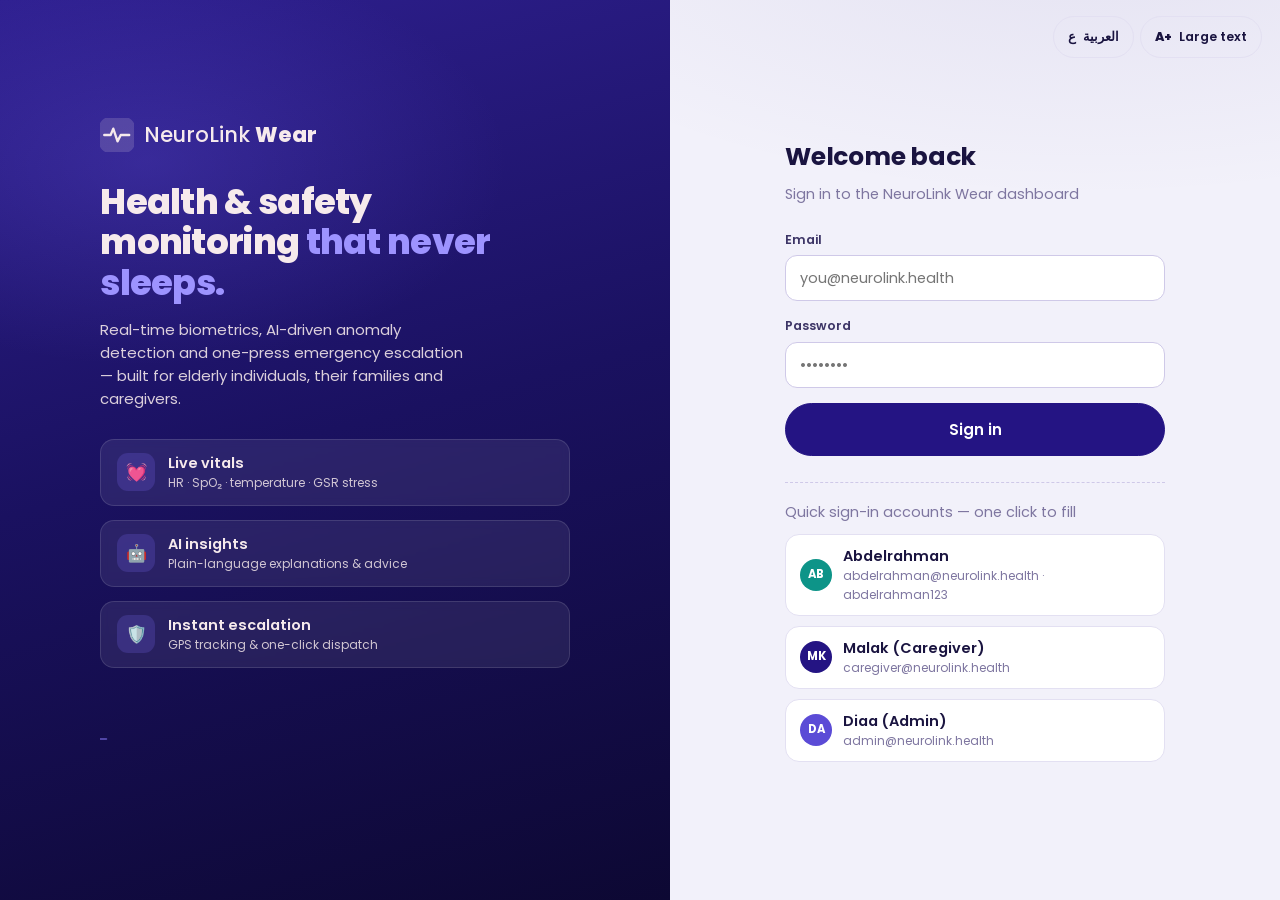
==== commit f8c49236: "Add Arabic localization and accessibility text sizing Co-authored-by: arena-agent <297053741+arena-a" ====
--- a/static/index.html
+++ b/static/index.html
@@ -8,8 +8,8 @@
   <link rel="icon" href="data:image/svg+xml,%3Csvg xmlns='http://www.w3.org/2000/svg' viewBox='0 0 32 32'%3E%3Crect width='32' height='32' rx='8' fill='%23241483'/%3E%3Cpath d='M4 16h6l2.5-6 4 12 3-6h8' stroke='white' stroke-width='2.4' fill='none' stroke-linecap='round' stroke-linejoin='round'/%3E%3C/svg%3E">
   <link rel="preconnect" href="https://fonts.googleapis.com">
   <link rel="preconnect" href="https://fonts.gstatic.com" crossorigin>
-  <link href="https://fonts.googleapis.com/css2?family=Poppins:wght@400;500;600;700;800&family=Inter:wght@400;500;600;700&family=JetBrains+Mono:wght@400;500;600&display=swap" rel="stylesheet">
-  <link rel="stylesheet" href="/static/css/styles.css?v=20261001-4">
+  <link href="https://fonts.googleapis.com/css2?family=Noto+Sans+Arabic:wght@400;500;600;700;800&family=Poppins:wght@400;500;600;700;800&family=Inter:wght@400;500;600;700&family=JetBrains+Mono:wght@400;500;600&display=swap" rel="stylesheet">
+  <link rel="stylesheet" href="/static/css/styles.css?v=20261002-1">
   <link rel="stylesheet" href="/static/vendor/leaflet/leaflet.css">
 </head>
 <body>
@@ -37,6 +37,14 @@
       </div>
     </div>
     <div class="login-panel">
+      <div class="a11y-controls login-accessibility-controls" data-i18n-ignore aria-label="Language and text size controls">
+        <button type="button" class="btn ghost sm access-btn" data-language-toggle>
+          <span class="control-mark" aria-hidden="true">ع</span><span class="accessibility-label" data-language-label>العربية</span>
+        </button>
+        <button type="button" class="btn ghost sm access-btn" data-font-toggle aria-pressed="false">
+          <span class="control-mark" aria-hidden="true">A+</span><span class="accessibility-label" data-font-label>Large text</span>
+        </button>
+      </div>
       <div class="login-card">
         <h2>Welcome back</h2>
         <p class="muted">Sign in to the NeuroLink Wear dashboard</p>
@@ -56,15 +64,15 @@
           <p class="muted">Quick sign-in accounts — one click to fill</p>
           <button class="demo-chip" data-email="abdelrahman@neurolink.health" data-pw="abdelrahman123">
             <span class="avatar sm" style="background:#0d9488">AB</span>
-            <span><strong>Abdelrahman</strong><small>abdelrahman@neurolink.health · abdelrahman123</small></span>
+            <span><strong translate="no">Abdelrahman</strong><small translate="no">abdelrahman@neurolink.health · abdelrahman123</small></span>
           </button>
           <button class="demo-chip" data-email="caregiver@neurolink.health" data-pw="caregiver123">
             <span class="avatar sm" style="background:#241483">MK</span>
-            <span><strong>Malak (Caregiver)</strong><small>caregiver@neurolink.health</small></span>
+            <span><strong><span translate="no">Malak</span> (<span>Caregiver</span>)</strong><small translate="no">caregiver@neurolink.health</small></span>
           </button>
           <button class="demo-chip" data-email="admin@neurolink.health" data-pw="admin123">
             <span class="avatar sm" style="background:#5b4bd6">DA</span>
-            <span><strong>Diaa (Admin)</strong><small>admin@neurolink.health</small></span>
+            <span><strong><span translate="no">Diaa</span> (<span>Admin</span>)</strong><small translate="no">admin@neurolink.health</small></span>
           </button>
         </div>
       </div>
@@ -85,7 +93,7 @@
       <div class="patient-chip" id="patient-chip">
         <span class="avatar" id="patient-avatar">AB</span>
         <div class="patient-chip-info">
-          <strong id="patient-chip-name">Abdelrahman</strong>
+          <strong id="patient-chip-name" translate="no">Abdelrahman</strong>
           <small id="patient-chip-sub">78 · Suite 214 · NL-200</small>
         </div>
       </div>
@@ -123,7 +131,7 @@
         <div class="user-card" id="user-card">
           <span class="avatar sm" id="user-avatar">EC</span>
           <div class="user-card-info">
-            <strong id="user-name">—</strong>
+            <strong id="user-name" translate="no">—</strong>
             <small id="user-role">—</small>
           </div>
           <button class="icon-btn" id="logout-btn" title="Sign out" aria-label="Sign out">
@@ -144,7 +152,7 @@
           <span class="status-dot online" id="status-dot"></span>
           <strong id="status-label">Connecting…</strong>
           <span class="status-sep">·</span>
-          <span class="muted" id="status-device-name">NeuroLink Band NL-200</span>
+          <span class="muted" id="status-device-name" translate="no">NeuroLink Band NL-200</span>
           <span class="status-sep">·</span>
           <span class="battery-chip" id="status-battery" title="Band battery">
             <svg viewBox="0 0 24 24" width="16" height="16"><rect x="2" y="7" width="17" height="10" rx="2.5"/><path d="M21 10.5v3" stroke-width="2"/><rect class="battery-fill" x="4" y="9" width="11" height="6" rx="1"/></svg>
@@ -154,6 +162,14 @@
           <span class="muted mono" id="status-sync">last sync —</span>
         </div>
         <div class="banner-actions">
+          <div class="a11y-controls header-accessibility-controls" data-i18n-ignore aria-label="Language and text size controls">
+            <button type="button" class="btn ghost sm access-btn" data-language-toggle>
+              <span class="control-mark" aria-hidden="true">ع</span><span class="accessibility-label" data-language-label>العربية</span>
+            </button>
+            <button type="button" class="btn ghost sm access-btn" data-font-toggle aria-pressed="false">
+              <span class="control-mark" aria-hidden="true">A+</span><span class="accessibility-label" data-font-label>Large text</span>
+            </button>
+          </div>
           <button class="btn ghost sm" id="theme-toggle" title="Toggle dark / light mode" aria-label="Toggle theme">
             <svg id="theme-icon-moon" viewBox="0 0 24 24"><path d="M20 14.5A8 8 0 0 1 9.5 4 8 8 0 1 0 20 14.5Z"/></svg>
             <svg id="theme-icon-sun" class="hidden" viewBox="0 0 24 24"><circle cx="12" cy="12" r="4"/><path d="M12 2.5v2M12 19.5v2M2.5 12h2M19.5 12h2M5 5l1.4 1.4M17.6 17.6 19 19M19 5l-1.4 1.4M6.4 17.6 5 19"/></svg>
@@ -173,6 +189,6 @@
   <div id="toast-root" class="toast-root" aria-live="polite"></div>
   <div id="modal-root" class="modal-root hidden"></div>
 
-  <script type="module" src="/static/js/app.js?v=20261001-4"></script>
+  <script type="module" src="/static/js/app.js?v=20261002-1"></script>
 </body>
 </html>
--- a/static/css/styles.css
+++ b/static/css/styles.css
@@ -4,6 +4,7 @@
    ═══════════════════════════════════════════════════════════════════════════ */
 
 :root {
+  --ui-font-scale: 1;
   --font-sans: 'Poppins', 'Inter', ui-sans-serif, -apple-system, 'Segoe UI', Roboto, sans-serif;
   --font-mono: 'JetBrains Mono', ui-monospace, 'SF Mono', Menlo, Consolas, monospace;
 
@@ -84,7 +85,7 @@
   background-attachment: fixed;
   color: var(--text);
   min-height: 100vh;
-  font-size: 14.5px;
+  font-size: calc(14.5px * var(--ui-font-scale, 1));
   line-height: 1.55;
   -webkit-font-smoothing: antialiased;
 }
@@ -92,7 +93,7 @@
 .muted { color: var(--muted); }
 .mono { font-family: var(--font-mono); font-size: .92em; }
 b, strong { font-weight: 600; }
-small { font-size: 12px; }
+small { font-size: calc(12px * var(--ui-font-scale, 1)); }
 a { color: var(--accent); text-decoration: none; }
 h1, h2, h3, h4 { letter-spacing: -.015em; }
 svg { fill: none; stroke: currentColor; stroke-width: 1.7; stroke-linecap: round; stroke-linejoin: round; }
@@ -103,7 +104,7 @@
 /* ── Buttons ──────────────────────────────────────────────────────────── */
 .btn {
   display: inline-flex; align-items: center; justify-content: center; gap: 8px;
-  font: inherit; font-weight: 600; font-size: 13.5px;
+  font: inherit; font-weight: 600; font-size: calc(13.5px * var(--ui-font-scale, 1));
   padding: 10px 19px; border-radius: 999px;
   border: 1px solid var(--border-strong); background: var(--surface); color: var(--text);
   cursor: pointer; transition: all .16s ease; white-space: nowrap; text-decoration: none;
@@ -119,9 +120,9 @@
 .btn.ghost:hover { background: var(--surface-3); }
 .btn.soft { background: var(--accent-soft); border-color: transparent; color: var(--accent); }
 .btn.warn { background: var(--warn); border-color: var(--warn); color: var(--on-accent); }
-.btn.sm { padding: 6px 14px; font-size: 12.5px; }
+.btn.sm { padding: 6px 14px; font-size: calc(12.5px * var(--ui-font-scale, 1)); }
 .btn.sm svg { width: 14px; height: 14px; }
-.btn.lg-btn { padding: 14px 24px; font-size: 15px; }
+.btn.lg-btn { padding: 14px 24px; font-size: calc(15px * var(--ui-font-scale, 1)); }
 .btn.block { width: 100%; }
 .icon-btn {
   display: inline-flex; align-items: center; justify-content: center;
@@ -134,7 +135,7 @@
 /* ── Badges / chips ───────────────────────────────────────────────────── */
 .badge {
   display: inline-flex; align-items: center; gap: 5px;
-  padding: 3px 10px; border-radius: 999px; font-size: 11px; font-weight: 700;
+  padding: 3px 10px; border-radius: 999px; font-size: calc(11px * var(--ui-font-scale, 1)); font-weight: 700;
   letter-spacing: .04em; text-transform: uppercase; line-height: 1.6;
 }
 .badge.low { background: var(--info-soft); color: var(--info); }
@@ -161,9 +162,9 @@
   display: flex; align-items: center; justify-content: space-between; gap: 12px;
   padding: 16px 20px 0;
 }
-.card-head h3 { font-size: 15px; font-weight: 650; display: flex; align-items: center; gap: 8px; }
+.card-head h3 { font-size: calc(15px * var(--ui-font-scale, 1)); font-weight: 650; display: flex; align-items: center; gap: 8px; }
 .card-head h3 svg { width: 18px; height: 18px; flex: 0 0 18px; }
-.card-head .sub { font-size: 12px; color: var(--muted); font-weight: 400; }
+.card-head .sub { font-size: calc(12px * var(--ui-font-scale, 1)); color: var(--muted); font-weight: 400; }
 .card-body { padding: 16px 20px 20px; }
 
 /* ── Login ────────────────────────────────────────────────────────────── */
@@ -180,13 +181,13 @@
 .login-hero-inner { max-width: 470px; position: relative; z-index: 1; }
 .brand-logo {
   display: flex; align-items: center; gap: 10px;
-  font-size: 17px; font-weight: 500; color: inherit;
+  font-size: calc(17px * var(--ui-font-scale, 1)); font-weight: 500; color: inherit;
 }
 .brand-logo b { font-weight: 800; }
-.brand-logo.lg { font-size: 21px; margin-bottom: 30px; }
-.login-hero h1 { font-size: 35px; line-height: 1.16; font-weight: 800; letter-spacing: -.02em; margin-bottom: 14px; }
+.brand-logo.lg { font-size: calc(21px * var(--ui-font-scale, 1)); margin-bottom: 30px; }
+.login-hero h1 { font-size: calc(35px * var(--ui-font-scale, 1)); line-height: 1.16; font-weight: 800; letter-spacing: -.02em; margin-bottom: 14px; }
 .login-hero h1 .accent { color: #9d93ff; }
-.login-hero > .login-hero-inner > p { opacity: .88; font-size: 15px; max-width: 42ch; }
+.login-hero > .login-hero-inner > p { opacity: .88; font-size: calc(15px * var(--ui-font-scale, 1)); max-width: 42ch; }
 .hero-features { margin-top: 28px; display: grid; gap: 14px; }
 .hero-feature {
   display: flex; gap: 13px; align-items: center;
@@ -194,7 +195,7 @@
   padding: 12px 16px; border-radius: 14px; backdrop-filter: blur(4px);
 }
 .hero-feature .hf-icon {
-  font-size: 17px; width: 38px; height: 38px; border-radius: 11px; flex: 0 0 auto;
+  font-size: calc(17px * var(--ui-font-scale, 1)); width: 38px; height: 38px; border-radius: 11px; flex: 0 0 auto;
   display: inline-flex; align-items: center; justify-content: center;
   background: rgba(130, 110, 255, .2);
 }
@@ -206,10 +207,10 @@
 
 .login-panel { display: flex; align-items: center; justify-content: center; padding: 32px 24px; }
 .login-card { width: 100%; max-width: 380px; }
-.login-card h2 { font-size: 25px; letter-spacing: -.01em; }
+.login-card h2 { font-size: calc(25px * var(--ui-font-scale, 1)); letter-spacing: -.01em; }
 .login-card > p { margin: 6px 0 24px; }
 .field { display: grid; gap: 6px; margin-bottom: 15px; }
-.field > span { font-size: 12.5px; font-weight: 600; color: var(--text-2); }
+.field > span { font-size: calc(12.5px * var(--ui-font-scale, 1)); font-weight: 600; color: var(--text-2); }
 .field input, .field select, .field textarea {
   font: inherit; padding: 11px 14px; border-radius: var(--radius-sm);
   border: 1px solid var(--border-strong); background: var(--surface); color: var(--text);
@@ -221,7 +222,7 @@
 .field textarea { resize: vertical; min-height: 74px; }
 .form-error {
   background: var(--danger-soft); color: var(--danger); border: 1px solid var(--danger);
-  padding: 10px 13px; border-radius: var(--radius-sm); font-size: 13px; margin-bottom: 14px;
+  padding: 10px 13px; border-radius: var(--radius-sm); font-size: calc(13px * var(--ui-font-scale, 1)); margin-bottom: 14px;
 }
 .demo-accounts { margin-top: 26px; border-top: 1px dashed var(--border-strong); padding-top: 18px; display: grid; gap: 10px; }
 .demo-chip {
@@ -238,11 +239,11 @@
 .avatar {
   width: 42px; height: 42px; border-radius: 50%; flex: 0 0 auto;
   display: inline-flex; align-items: center; justify-content: center;
-  background: var(--accent-2); color: var(--on-accent); font-weight: 700; font-size: 14px; letter-spacing: .02em;
+  background: var(--accent-2); color: var(--on-accent); font-weight: 700; font-size: calc(14px * var(--ui-font-scale, 1)); letter-spacing: .02em;
 }
 [data-theme="dark"] .avatar { color: #fff; }
-.avatar.sm { width: 32px; height: 32px; font-size: 11.5px; }
-.avatar.lg { width: 58px; height: 58px; font-size: 19px; }
+.avatar.sm { width: 32px; height: 32px; font-size: calc(11.5px * var(--ui-font-scale, 1)); }
+.avatar.lg { width: 58px; height: 58px; font-size: calc(19px * var(--ui-font-scale, 1)); }
 
 /* ── App shell ────────────────────────────────────────────────────────── */
 .app-shell { display: flex; min-height: 100vh; }
@@ -265,29 +266,29 @@
   background: rgba(255, 255, 255, .06); border: 1px solid rgba(255, 255, 255, .09); border-radius: 14px;
 }
 .patient-chip-info { min-width: 0; }
-.patient-chip-info strong { display: block; font-size: 13px; white-space: nowrap; overflow: hidden; text-overflow: ellipsis; color: #edeafb; }
+.patient-chip-info strong { display: block; font-size: calc(13px * var(--ui-font-scale, 1)); white-space: nowrap; overflow: hidden; text-overflow: ellipsis; color: #edeafb; }
 .patient-chip-info small { color: #a79fc8; }
 .side-nav { flex: 1; overflow-y: auto; padding: 4px 12px 12px; display: grid; gap: 3px; align-content: start; }
 .side-section-label {
-  font-size: 10.5px; font-weight: 700; letter-spacing: .1em; text-transform: uppercase;
+  font-size: calc(10.5px * var(--ui-font-scale, 1)); font-weight: 700; letter-spacing: .1em; text-transform: uppercase;
   color: #9b93c4; padding: 14px 12px 5px;
 }
 .side-link {
   display: flex; align-items: center; gap: 11px; padding: 10px 13px;
-  border-radius: 12px; color: #d8d4f0; font-weight: 500; font-size: 13.5px;
+  border-radius: 12px; color: #d8d4f0; font-weight: 500; font-size: calc(13.5px * var(--ui-font-scale, 1));
   transition: all .15s; position: relative;
 }
 .side-link svg { width: 19px; height: 19px; stroke-width: 1.8; }
 .side-link:hover { background: rgba(255, 255, 255, .07); color: #fff; }
 .side-link.active { background: var(--accent-3); color: #fff; font-weight: 650; }
 .nav-badge {
-  margin-left: auto; background: var(--danger); color: #fff; font-size: 10.5px;
+  margin-left: auto; background: var(--danger); color: #fff; font-size: calc(10.5px * var(--ui-font-scale, 1));
   font-weight: 700; padding: 1px 7px; border-radius: 999px;
 }
 .sidebar-foot { padding: 12px 14px 16px; border-top: 1px solid rgba(255, 255, 255, .08); }
 .user-card { display: flex; align-items: center; gap: 10px; }
 .user-card-info { flex: 1; min-width: 0; }
-.user-card-info strong { display: block; font-size: 12.5px; white-space: nowrap; overflow: hidden; text-overflow: ellipsis; color: #edeafb; }
+.user-card-info strong { display: block; font-size: calc(12.5px * var(--ui-font-scale, 1)); white-space: nowrap; overflow: hidden; text-overflow: ellipsis; color: #edeafb; }
 .user-card-info small { color: #a79fc8; text-transform: capitalize; }
 .sidebar-overlay {
   position: fixed; inset: 0; background: rgba(12, 8, 40, .5); z-index: 1200;
@@ -305,7 +306,7 @@
   border-bottom: 1px solid var(--border);
 }
 .menu-btn { display: none; }
-.device-status { display: flex; align-items: center; gap: 9px; flex-wrap: wrap; font-size: 13px; min-width: 0; }
+.device-status { display: flex; align-items: center; gap: 9px; flex-wrap: wrap; font-size: calc(13px * var(--ui-font-scale, 1)); min-width: 0; }
 .status-sep { color: var(--border-strong); }
 .status-dot { width: 9px; height: 9px; border-radius: 50%; background: var(--muted); flex: 0 0 auto; }
 .status-dot.online { background: var(--ok); box-shadow: 0 0 0 3px var(--ok-soft); animation: blink 2.4s ease-in-out infinite; }
@@ -327,7 +328,7 @@
 /* ── View root / layout helpers ───────────────────────────────────────── */
 .view-root { padding: 24px 26px 48px; max-width: 1500px; width: 100%; outline: none; }
 .page-head { display: flex; align-items: flex-start; justify-content: space-between; gap: 16px; margin-bottom: 20px; flex-wrap: wrap; }
-.page-head h2 { font-size: 23px; letter-spacing: -.015em; font-weight: 750; }
+.page-head h2 { font-size: calc(23px * var(--ui-font-scale, 1)); letter-spacing: -.015em; font-weight: 750; }
 .page-head .subtitle { color: var(--muted); margin-top: 3px; max-width: 64ch; }
 .page-actions { display: flex; gap: 9px; flex-wrap: wrap; }
 .grid { display: grid; gap: 16px; }
@@ -345,19 +346,19 @@
 .vital-top { display: flex; justify-content: space-between; align-items: flex-start; gap: 8px; }
 .vital-icon {
   width: 40px; height: 40px; border-radius: 13px; display: inline-flex;
-  align-items: center; justify-content: center; font-size: 19px;
+  align-items: center; justify-content: center; font-size: calc(19px * var(--ui-font-scale, 1));
 }
 .vital-icon svg { width: 21px; height: 21px; }
-.vital-label { font-size: 12px; font-weight: 600; letter-spacing: .05em; text-transform: uppercase; color: var(--muted); }
-.vital-value { font-family: var(--font-mono); font-size: 30px; font-weight: 600; letter-spacing: -.02em; line-height: 1.15; margin-top: 4px; }
-.vital-value .unit { font-size: 13px; color: var(--muted); font-weight: 500; margin-left: 3px; letter-spacing: 0; }
-.vital-trend { display: inline-flex; align-items: center; gap: 4px; font-size: 11.5px; font-weight: 600; }
+.vital-label { font-size: calc(12px * var(--ui-font-scale, 1)); font-weight: 600; letter-spacing: .05em; text-transform: uppercase; color: var(--muted); }
+.vital-value { font-family: var(--font-mono); font-size: calc(30px * var(--ui-font-scale, 1)); font-weight: 600; letter-spacing: -.02em; line-height: 1.15; margin-top: 4px; }
+.vital-value .unit { font-size: calc(13px * var(--ui-font-scale, 1)); color: var(--muted); font-weight: 500; margin-left: 3px; letter-spacing: 0; }
+.vital-trend { display: inline-flex; align-items: center; gap: 4px; font-size: calc(11.5px * var(--ui-font-scale, 1)); font-weight: 600; }
 .vital-trend.up { color: var(--danger); }
 .vital-trend.down { color: var(--ok); }
 .vital-trend.flat { color: var(--muted); }
 .vital-foot { display: flex; align-items: center; justify-content: space-between; margin-top: 6px; }
 .sparkline { width: 100%; height: 46px; display: block; }
-.vital-range { font-size: 11px; color: var(--muted); }
+.vital-range { font-size: calc(11px * var(--ui-font-scale, 1)); color: var(--muted); }
 
 /* ── Motion / IMU card ────────────────────────────────────────────────── */
 .imu-grid { display: grid; grid-template-columns: repeat(3, 1fr); gap: 12px; margin: 12px 0; }
@@ -365,8 +366,8 @@
   background: var(--surface-2); border: 1px solid var(--border); border-radius: 13px;
   padding: 11px 13px;
 }
-.imu-cell small { color: var(--muted); display: block; font-size: 11px; text-transform: uppercase; letter-spacing: .05em; }
-.imu-cell strong { font-family: var(--font-mono); font-size: 17px; font-weight: 600; }
+.imu-cell small { color: var(--muted); display: block; font-size: calc(11px * var(--ui-font-scale, 1)); text-transform: uppercase; letter-spacing: .05em; }
+.imu-cell strong { font-family: var(--font-mono); font-size: calc(17px * var(--ui-font-scale, 1)); font-weight: 600; }
 .meter { height: 7px; border-radius: 6px; background: var(--surface-3); overflow: hidden; margin-top: 8px; }
 .meter > i { display: block; height: 100%; border-radius: 6px; background: var(--accent); transition: width .5s ease; }
 .meter.warn > i { background: var(--warn); }
@@ -387,7 +388,7 @@
 .feed-dot.warn { background: var(--warn); box-shadow: 0 0 0 3px var(--warn-soft); }
 .feed-dot.ok { background: var(--ok); box-shadow: 0 0 0 3px var(--ok-soft); }
 .feed-content { flex: 1; min-width: 0; }
-.feed-content .meta { display: flex; gap: 8px; align-items: center; color: var(--muted); font-size: 11.5px; margin-top: 2px; flex-wrap: wrap; }
+.feed-content .meta { display: flex; gap: 8px; align-items: center; color: var(--muted); font-size: calc(11.5px * var(--ui-font-scale, 1)); margin-top: 2px; flex-wrap: wrap; }
 
 .timeline { display: grid; gap: 0; }
 .timeline-item { display: flex; gap: 14px; position: relative; padding-bottom: 22px; }
@@ -413,15 +414,15 @@
 .alert-card.sev-medium::before { background: var(--info); }
 .alert-card.sev-low::before { background: var(--ok); }
 .alert-head { display: flex; justify-content: space-between; gap: 10px; align-items: flex-start; }
-.alert-head h4 { font-size: 15px; font-weight: 650; }
-.alert-meta { display: flex; gap: 8px; align-items: center; flex-wrap: wrap; margin-top: 4px; font-size: 11.5px; color: var(--muted); }
+.alert-head h4 { font-size: calc(15px * var(--ui-font-scale, 1)); font-weight: 650; }
+.alert-meta { display: flex; gap: 8px; align-items: center; flex-wrap: wrap; margin-top: 4px; font-size: calc(11.5px * var(--ui-font-scale, 1)); color: var(--muted); }
 .ai-explain {
   margin: 12px 0 0; padding: 12px 14px; border-radius: 13px;
   background: var(--accent-soft); border: 1px solid color-mix(in srgb, var(--accent) 25%, transparent);
-  font-size: 13.4px; line-height: 1.6;
+  font-size: calc(13.4px * var(--ui-font-scale, 1)); line-height: 1.6;
 }
 .ai-tag, .ai-explain .ai-tag {
-  display: flex; align-items: center; gap: 6px; font-size: 11px; font-weight: 800;
+  display: flex; align-items: center; gap: 6px; font-size: calc(11px * var(--ui-font-scale, 1)); font-weight: 800;
   letter-spacing: .07em; text-transform: uppercase; color: var(--accent); margin-bottom: 6px;
 }
 .ai-tag svg, .ai-explain .ai-tag svg {
@@ -432,47 +433,47 @@
   border: 1px solid var(--border); border-radius: 13px;
 }
 .recommend-list .ai-tag {
-  font-size: 13px; font-weight: 800; color: var(--ok); margin-bottom: 8px;
+  font-size: calc(13px * var(--ui-font-scale, 1)); font-weight: 800; color: var(--ok); margin-bottom: 8px;
 }
 .recommend-list .ai-tag svg {
   width: 15px; height: 15px; flex: 0 0 15px; stroke-width: 2.2;
 }
-.recommend-list li { font-size: 13.2px; font-weight: 600; margin: 5px 0; color: var(--text); }
+.recommend-list li { font-size: calc(13.2px * var(--ui-font-scale, 1)); font-weight: 600; margin: 5px 0; color: var(--text); }
 .alert-actions { display: flex; gap: 8px; margin-top: 13px; flex-wrap: wrap; }
 .readings-strip { display: flex; gap: 8px; flex-wrap: wrap; margin-top: 11px; }
 .reading-pill {
   display: inline-flex; gap: 6px; align-items: baseline; padding: 5px 11px;
   background: var(--surface-2); border: 1px solid var(--border); border-radius: 999px;
-  font-size: 11.5px; color: var(--muted);
-}
-.reading-pill b { font-family: var(--font-mono); color: var(--text); font-size: 12.5px; }
+  font-size: calc(11.5px * var(--ui-font-scale, 1)); color: var(--muted);
+}
+.reading-pill b { font-family: var(--font-mono); color: var(--text); font-size: calc(12.5px * var(--ui-font-scale, 1)); }
 
 /* ── Filter chips ─────────────────────────────────────────────────────── */
 .chip-row { display: flex; gap: 8px; flex-wrap: wrap; }
 .chip {
   padding: 7px 15px; border-radius: 999px; border: 1px solid var(--border-strong);
-  background: var(--surface); color: var(--text-2); font: inherit; font-size: 12.5px;
+  background: var(--surface); color: var(--text-2); font: inherit; font-size: calc(12.5px * var(--ui-font-scale, 1));
   font-weight: 600; cursor: pointer; transition: all .15s;
 }
 .chip:hover { border-color: var(--accent); color: var(--accent); }
 .chip.active { background: var(--accent-2); border-color: var(--accent-2); color: var(--on-accent); }
 [data-theme="dark"] .chip.active { color: #fff; }
-.chip .count { opacity: .65; margin-left: 3px; font-size: 11px; }
+.chip .count { opacity: .65; margin-left: 3px; font-size: calc(11px * var(--ui-font-scale, 1)); }
 
 /* ── Stats & KPIs ─────────────────────────────────────────────────────── */
 .stat-tile { padding: 16px 18px; }
-.stat-tile .label { font-size: 11.5px; font-weight: 650; text-transform: uppercase; letter-spacing: .06em; color: var(--muted); }
-.stat-tile .value { font-family: var(--font-mono); font-size: 25px; font-weight: 600; letter-spacing: -.02em; margin: 3px 0; }
-.stat-tile .delta { font-size: 11.5px; font-weight: 600; display: inline-flex; gap: 4px; align-items: center; }
+.stat-tile .label { font-size: calc(11.5px * var(--ui-font-scale, 1)); font-weight: 650; text-transform: uppercase; letter-spacing: .06em; color: var(--muted); }
+.stat-tile .value { font-family: var(--font-mono); font-size: calc(25px * var(--ui-font-scale, 1)); font-weight: 600; letter-spacing: -.02em; margin: 3px 0; }
+.stat-tile .delta { font-size: calc(11.5px * var(--ui-font-scale, 1)); font-weight: 600; display: inline-flex; gap: 4px; align-items: center; }
 .stat-tile .delta.up { color: var(--danger); }
 .stat-tile .delta.down { color: var(--ok); }
 .stat-tile .delta.neutral { color: var(--muted); }
 
 /* ── Tables ───────────────────────────────────────────────────────────── */
 .table-wrap { overflow-x: auto; }
-table.data-table { width: 100%; border-collapse: collapse; font-size: 13.2px; }
+table.data-table { width: 100%; border-collapse: collapse; font-size: calc(13.2px * var(--ui-font-scale, 1)); }
 .data-table th {
-  text-align: left; font-size: 10.8px; font-weight: 700; text-transform: uppercase;
+  text-align: left; font-size: calc(10.8px * var(--ui-font-scale, 1)); font-weight: 700; text-transform: uppercase;
   letter-spacing: .07em; color: var(--muted); padding: 10px 12px;
   border-bottom: 1px solid var(--border); white-space: nowrap;
 }
@@ -492,8 +493,8 @@
   background: var(--accent-soft); color: var(--accent); margin-bottom: 6px;
 }
 .empty-state .empty-icon svg { width: 30px; height: 30px; }
-.empty-state h4 { color: var(--text); font-size: 15.5px; }
-.empty-state p { max-width: 44ch; font-size: 13px; }
+.empty-state h4 { color: var(--text); font-size: calc(15.5px * var(--ui-font-scale, 1)); }
+.empty-state p { max-width: 44ch; font-size: calc(13px * var(--ui-font-scale, 1)); }
 
 .skeleton {
   background: linear-gradient(90deg, var(--surface-2) 25%, var(--surface-3) 50%, var(--surface-2) 75%);
@@ -527,8 +528,8 @@
 .toast.warning .t-icon { background: var(--warn-soft); color: var(--warn); }
 .toast.info .t-icon { background: var(--info-soft); color: var(--info); }
 .toast.alert .t-icon { background: var(--danger); color: var(--on-accent); }
-.toast strong { display: block; font-size: 13.2px; }
-.toast p { font-size: 12.4px; color: var(--muted); margin-top: 1px; }
+.toast strong { display: block; font-size: calc(13.2px * var(--ui-font-scale, 1)); }
+.toast p { font-size: calc(12.4px * var(--ui-font-scale, 1)); color: var(--muted); margin-top: 1px; }
 
 /* ── Modal ────────────────────────────────────────────────────────────── */
 .modal-root {
@@ -548,7 +549,7 @@
   display: flex; align-items: center; justify-content: space-between; gap: 12px;
   padding: 19px 22px 0;
 }
-.modal-head h3 { font-size: 17px; }
+.modal-head h3 { font-size: calc(17px * var(--ui-font-scale, 1)); }
 .modal-body { padding: 16px 22px 8px; }
 .modal-foot {
   display: flex; justify-content: flex-end; gap: 9px;
@@ -573,7 +574,7 @@
     var(--surface-2);
   background-size: 34px 34px, 34px 34px, auto; color: var(--muted); text-align: center; padding: 20px;
 }
-.map-fallback .pin { font-size: 42px; animation: bob 2.4s ease-in-out infinite; }
+.map-fallback .pin { font-size: calc(42px * var(--ui-font-scale, 1)); animation: bob 2.4s ease-in-out infinite; }
 @keyframes bob { 50% { transform: translateY(-8px); } }
 @keyframes ping {
   0% { transform: scale(1); opacity: .55; }
@@ -587,7 +588,7 @@
   backdrop-filter: blur(6px); box-shadow: var(--shadow-md);
 }
 .map-type-ctl button {
-  border: 0; background: transparent; color: var(--muted); font: inherit; font-size: 11.5px;
+  border: 0; background: transparent; color: var(--muted); font: inherit; font-size: calc(11.5px * var(--ui-font-scale, 1));
   font-weight: 650; padding: 5px 12px; border-radius: 999px; cursor: pointer; transition: all .15s;
 }
 .map-type-ctl button.active { background: var(--accent); color: var(--on-accent); }
@@ -595,7 +596,7 @@
   position: absolute; left: 50%; top: 10px; transform: translateX(-50%); z-index: 800;
   background: color-mix(in srgb, var(--surface) 92%, transparent); color: var(--text-2);
   border: 1px solid var(--border-strong); border-radius: 999px; padding: 6px 14px;
-  font-size: 11.5px; font-weight: 600; pointer-events: none; backdrop-filter: blur(6px);
+  font-size: calc(11.5px * var(--ui-font-scale, 1)); font-weight: 600; pointer-events: none; backdrop-filter: blur(6px);
   box-shadow: var(--shadow-md); white-space: nowrap;
 }
 .leaflet-container { font-family: var(--font-sans); background: var(--surface-2); }
@@ -603,7 +604,7 @@
   position: absolute; right: 10px; bottom: 10px; z-index: 500;
   background: color-mix(in srgb, var(--surface) 92%, transparent);
   border: 1px solid var(--border); border-radius: 12px; padding: 8px 11px;
-  font-size: 11px; display: grid; gap: 4px; backdrop-filter: blur(6px);
+  font-size: calc(11px * var(--ui-font-scale, 1)); display: grid; gap: 4px; backdrop-filter: blur(6px);
 }
 .map-legend .row { display: flex; align-items: center; gap: 6px; }
 .legend-dot { width: 9px; height: 9px; border-radius: 50%; }
@@ -611,27 +612,27 @@
 /* ── Charts ───────────────────────────────────────────────────────────── */
 .chart-box { position: relative; width: 100%; }
 .chart-svg { width: 100%; display: block; overflow: visible; }
-.chart-svg text { font-family: var(--font-sans); fill: var(--muted); font-size: 10.5px; stroke: none; }
+.chart-svg text { font-family: var(--font-sans); fill: var(--muted); font-size: calc(10.5px * var(--ui-font-scale, 1)); stroke: none; }
 .chart-svg .grid-line { stroke: var(--border); stroke-width: 1; stroke-dasharray: 3 5; }
 .chart-svg .axis-line { stroke: var(--border-strong); stroke-width: 1; }
 .chart-tooltip {
   position: absolute; pointer-events: none; z-index: 20;
   background: color-mix(in srgb, var(--surface) 94%, transparent);
   border: 1px solid var(--border-strong); border-radius: 11px; padding: 8px 11px;
-  font-size: 11.5px; box-shadow: var(--shadow-md); backdrop-filter: blur(6px);
+  font-size: calc(11.5px * var(--ui-font-scale, 1)); box-shadow: var(--shadow-md); backdrop-filter: blur(6px);
   min-width: 120px; transition: opacity .12s;
 }
-.chart-tooltip .tt-title { font-weight: 700; font-size: 11px; color: var(--muted); margin-bottom: 4px; }
+.chart-tooltip .tt-title { font-weight: 700; font-size: calc(11px * var(--ui-font-scale, 1)); color: var(--muted); margin-bottom: 4px; }
 .chart-tooltip .tt-row { display: flex; align-items: center; gap: 6px; margin: 2px 0; }
 .chart-tooltip .tt-dot { width: 8px; height: 8px; border-radius: 50%; }
 .chart-legend { display: flex; gap: 15px; flex-wrap: wrap; padding: 2px 4px 8px; }
-.chart-legend .lg-item { display: inline-flex; align-items: center; gap: 6px; font-size: 11.5px; color: var(--text-2); font-weight: 600; }
+.chart-legend .lg-item { display: inline-flex; align-items: center; gap: 6px; font-size: calc(11.5px * var(--ui-font-scale, 1)); color: var(--text-2); font-weight: 600; }
 .chart-legend .lg-dot { width: 9px; height: 9px; border-radius: 3px; }
 
 /* ── Segmented control ────────────────────────────────────────────────── */
 .segmented { display: inline-flex; background: var(--surface-3); border-radius: 999px; padding: 3px; gap: 2px; }
 .segmented button {
-  border: 0; background: transparent; color: var(--muted); font: inherit; font-size: 12.3px;
+  border: 0; background: transparent; color: var(--muted); font: inherit; font-size: calc(12.3px * var(--ui-font-scale, 1));
   font-weight: 650; padding: 6px 14px; border-radius: 999px; cursor: pointer; transition: all .15s;
 }
 .segmented button.active { background: var(--accent); color: var(--on-accent); box-shadow: var(--shadow-sm); }
@@ -646,13 +647,13 @@
 .contact-check.checked { border-color: var(--accent); background: var(--accent-soft); }
 .contact-check input { accent-color: var(--accent); width: 16px; height: 16px; cursor: pointer; }
 .contact-check .cc-info { flex: 1; min-width: 0; }
-.contact-check .cc-info strong { display: block; font-size: 13px; }
+.contact-check .cc-info strong { display: block; font-size: calc(13px * var(--ui-font-scale, 1)); }
 .contact-check .cc-info small { color: var(--muted); }
 
 /* ── AI summary card ──────────────────────────────────────────────────── */
 .summary-card .summary-score {
   width: 46px; height: 46px; border-radius: 50%; display: grid; place-items: center;
-  font-family: var(--font-mono); font-weight: 700; font-size: 13px; flex: 0 0 auto;
+  font-family: var(--font-mono); font-weight: 700; font-size: calc(13px * var(--ui-font-scale, 1)); flex: 0 0 auto;
   background: conic-gradient(var(--ok) calc(var(--score) * 1%), var(--surface-3) 0);
 }
 .summary-card .summary-score > span {
@@ -660,7 +661,7 @@
   display: grid; place-items: center;
 }
 .tag-pill {
-  display: inline-flex; padding: 2.5px 10px; border-radius: 999px; font-size: 10.5px;
+  display: inline-flex; padding: 2.5px 10px; border-radius: 999px; font-size: calc(10.5px * var(--ui-font-scale, 1));
   font-weight: 650; background: var(--purple-soft); color: var(--purple); margin: 2px 3px 0 0;
 }
 
@@ -670,7 +671,7 @@
   padding: 12px 2px; border-bottom: 1px dashed var(--border);
 }
 .threshold-row:last-child { border-bottom: 0; }
-.threshold-row .th-label strong { display: block; font-size: 13px; }
+.threshold-row .th-label strong { display: block; font-size: calc(13px * var(--ui-font-scale, 1)); }
 .threshold-row .th-label small { color: var(--muted); }
 .threshold-row input[type="number"] { width: 110px; }
 .range-pair { display: flex; align-items: center; gap: 8px; }
@@ -692,7 +693,7 @@
 /* ── Tabs ─────────────────────────────────────────────────────────────── */
 .tabs { display: flex; gap: 8px; border-bottom: 0; margin-bottom: 18px; overflow-x: auto; padding-bottom: 2px; }
 .tab-btn {
-  border: 1px solid var(--border-strong); background: var(--surface); font: inherit; font-size: 13px;
+  border: 1px solid var(--border-strong); background: var(--surface); font: inherit; font-size: calc(13px * var(--ui-font-scale, 1));
   font-weight: 600; color: var(--text-2); padding: 8px 16px; cursor: pointer; position: relative;
   white-space: nowrap; border-radius: 999px; transition: all .15s;
 }
@@ -714,7 +715,7 @@
 .notif-banner .nb-body { flex: 1; }
 .gps-pill {
   display: inline-flex; align-items: center; gap: 6px; font-family: var(--font-mono);
-  font-size: 11.5px; background: var(--surface-2); border: 1px solid var(--border);
+  font-size: calc(11.5px * var(--ui-font-scale, 1)); background: var(--surface-2); border: 1px solid var(--border);
   padding: 5px 11px; border-radius: 999px; color: var(--text-2);
 }
 .gps-pill svg { width: 14px; height: 14px; flex: 0 0 14px; }
@@ -753,7 +754,7 @@
 }
 .fall-check-tag {
   color: #ff4769;
-  font-size: 13px;
+  font-size: calc(13px * var(--ui-font-scale, 1));
   font-weight: 700;
   letter-spacing: 0.18em;
   text-transform: uppercase;
@@ -767,7 +768,7 @@
 }
 .fall-check-title {
   color: #ffffff;
-  font-size: 34px;
+  font-size: calc(34px * var(--ui-font-scale, 1));
   font-weight: 800;
   letter-spacing: -0.02em;
   line-height: 1.1;
@@ -775,7 +776,7 @@
 .fall-check-timer {
   color: #19d3f3;
   font-family: var(--font-mono);
-  font-size: 46px;
+  font-size: calc(46px * var(--ui-font-scale, 1));
   font-weight: 800;
   line-height: 1;
   transition: color .2s ease;
@@ -801,7 +802,7 @@
 }
 .fall-check-hint {
   color: #9ca3af;
-  font-size: 13.5px;
+  font-size: calc(13.5px * var(--ui-font-scale, 1));
   font-weight: 400;
 }
 .fall-check-actions {
@@ -822,7 +823,7 @@
   background: #19d3f3;
   color: #070614;
   font: inherit;
-  font-size: 14px;
+  font-size: calc(14px * var(--ui-font-scale, 1));
   font-weight: 800;
   cursor: pointer;
   transition: transform .15s ease, filter .15s ease;
@@ -843,7 +844,7 @@
   background: rgba(255, 71, 105, 0.16);
   color: #ff6b86;
   font: inherit;
-  font-size: 13.5px;
+  font-size: calc(13.5px * var(--ui-font-scale, 1));
   font-weight: 700;
   cursor: pointer;
   transition: all .15s ease;
@@ -866,16 +867,16 @@
   .menu-btn { display: inline-flex; }
   .login-screen { grid-template-columns: 1fr; }
   .login-hero { padding: 36px 26px; }
-  .login-hero h1 { font-size: 27px; }
+  .login-hero h1 { font-size: calc(27px * var(--ui-font-scale, 1)); }
 }
 @media (max-width: 720px) {
-  body { font-size: 14px; }
+  body { font-size: calc(14px * var(--ui-font-scale, 1)); }
   .view-root { padding: 16px 14px 40px; }
   .status-banner { padding: 8px 12px; gap: 8px; }
   .device-status .status-sep, #status-device-name { display: none; }
   .grid.cols-2, .grid.cols-3, .grid.cols-4 { grid-template-columns: 1fr; }
-  .page-head h2 { font-size: 19px; }
-  .vital-value { font-size: 25px; }
+  .page-head h2 { font-size: calc(19px * var(--ui-font-scale, 1)); }
+  .vital-value { font-size: calc(25px * var(--ui-font-scale, 1)); }
   .form-grid { grid-template-columns: 1fr; }
   .sos-label { display: none; }
   .toast-root { top: 60px; right: 10px; left: 10px; width: auto; }
@@ -886,3 +887,72 @@
   .hero-features { display: none; }
   .brand-logo.lg { margin-bottom: 18px; }
 }
+
+/* ── Language and senior-friendly text controls ──────────────────────── */
+html.large-text { --ui-font-scale: 1.25; }
+html.large-text body { line-height: 1.68; }
+html[lang="ar"] {
+  --font-sans: 'Noto Sans Arabic', Tahoma, 'Segoe UI', sans-serif;
+}
+.a11y-controls { display: flex; align-items: center; gap: 6px; }
+.access-btn {
+  min-height: 42px;
+  padding: 7px 11px;
+  gap: 7px;
+}
+.access-btn .control-mark {
+  font-family: var(--font-sans);
+  font-weight: 800;
+  letter-spacing: 0;
+  line-height: 1;
+}
+.access-btn.active { border-color: var(--accent); color: var(--accent); background: var(--accent-soft); }
+.login-panel { position: relative; }
+.login-accessibility-controls {
+  position: absolute;
+  top: 16px;
+  right: 18px;
+  z-index: 5;
+}
+
+/* Arabic reading direction and mirrored dashboard chrome. */
+html[dir="rtl"] .sidebar {
+  inset: 0 0 0 auto;
+  border-right: 0;
+  border-left: 1px solid rgba(255, 255, 255, .06);
+}
+html[dir="rtl"] .main-col { margin-left: 0; margin-right: var(--sidebar-w); }
+html[dir="rtl"] .nav-badge { margin-left: 0; margin-right: auto; }
+html[dir="rtl"] .alert-card::before { left: auto; right: 0; }
+html[dir="rtl"] .llm-advice {
+  border-left: 0;
+  border-right: 2px solid var(--accent);
+  border-radius: 4px 0 0 4px;
+}
+html[dir="rtl"] .toast-root { left: 18px; right: auto; }
+html[dir="rtl"] .demo-chip { text-align: right; }
+html[dir="rtl"] .data-table th { text-align: right; }
+html[dir="rtl"] .data-table .actions { justify-content: flex-start; }
+html[dir="rtl"] .switch::after { left: auto; right: 2px; }
+html[dir="rtl"] .switch:checked::after { transform: translateX(-18px); }
+html[dir="rtl"] .login-accessibility-controls { right: auto; left: 18px; }
+html[dir="rtl"] input[type="email"],
+html[dir="rtl"] input[type="password"],
+html[dir="rtl"] input[type="tel"],
+html[dir="rtl"] input[type="url"] {
+  direction: ltr;
+  text-align: left;
+}
+
+@media (max-width: 980px) {
+  html[dir="rtl"] .sidebar { transform: translateX(100%); }
+  html[dir="rtl"] .sidebar.open { transform: translateX(0); }
+  html[dir="rtl"] .main-col { margin-left: 0; margin-right: 0; }
+}
+@media (max-width: 720px) {
+  .access-btn { min-width: 42px; padding: 7px 9px; }
+  .accessibility-label { display: none; }
+  .header-accessibility-controls { gap: 4px; }
+  .banner-actions { gap: 5px; }
+  html[dir="rtl"] .toast-root { left: 10px; right: 10px; }
+}
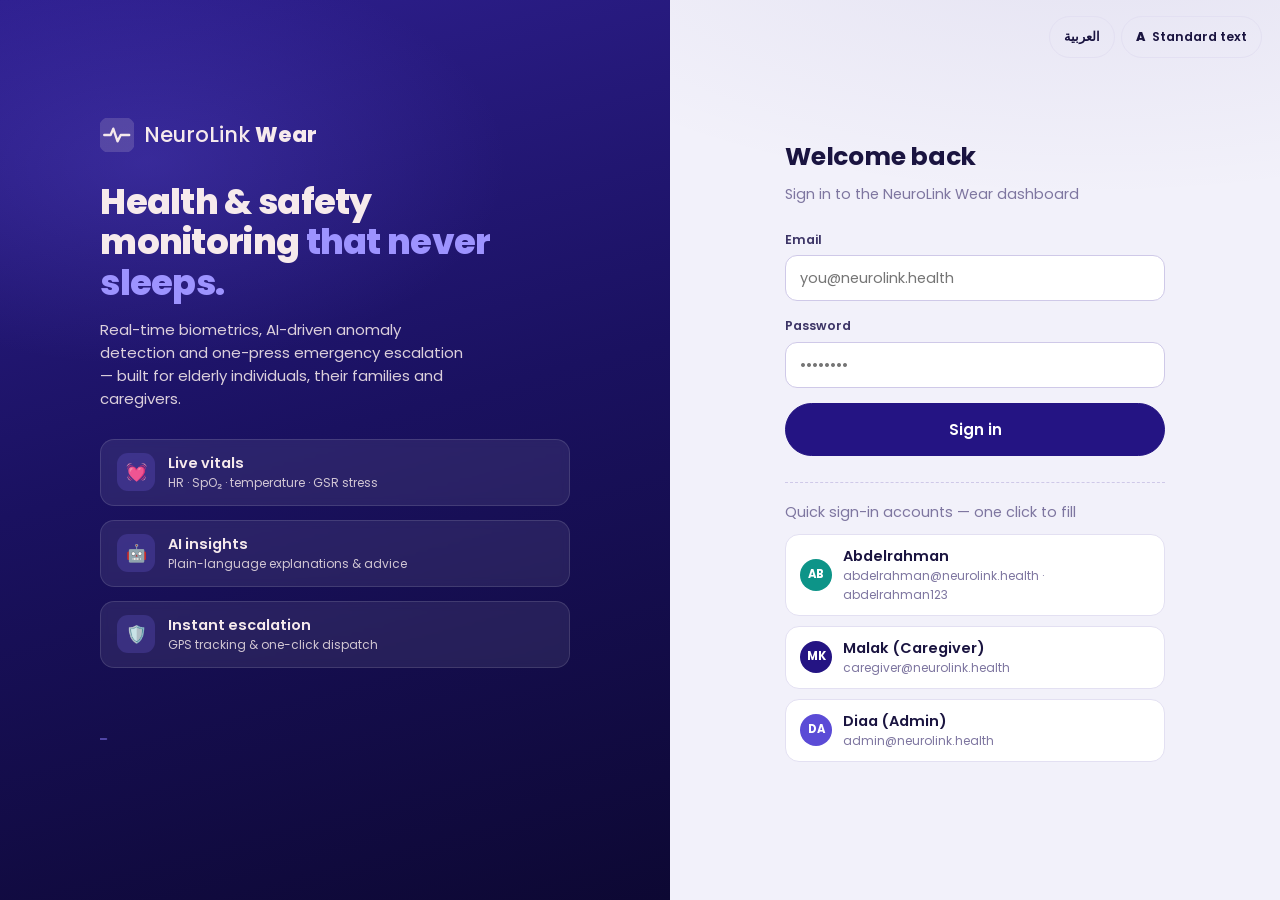
==== commit a54a5b6e: "Add three-level accessibility text sizing Co-authored-by: arena-agent <297053741+arena-agent@users.n" ====
--- a/static/index.html
+++ b/static/index.html
@@ -39,10 +39,10 @@
     <div class="login-panel">
       <div class="a11y-controls login-accessibility-controls" data-i18n-ignore aria-label="Language and text size controls">
         <button type="button" class="btn ghost sm access-btn" data-language-toggle>
-          <span class="control-mark" aria-hidden="true">ع</span><span class="accessibility-label" data-language-label>العربية</span>
+          <span class="accessibility-label" data-language-label>العربية</span>
         </button>
         <button type="button" class="btn ghost sm access-btn" data-font-toggle aria-pressed="false">
-          <span class="control-mark" aria-hidden="true">A+</span><span class="accessibility-label" data-font-label>Large text</span>
+          <span class="control-mark" data-font-mark aria-hidden="true">A</span><span class="accessibility-label" data-font-label>Standard text</span>
         </button>
       </div>
       <div class="login-card">
@@ -164,10 +164,10 @@
         <div class="banner-actions">
           <div class="a11y-controls header-accessibility-controls" data-i18n-ignore aria-label="Language and text size controls">
             <button type="button" class="btn ghost sm access-btn" data-language-toggle>
-              <span class="control-mark" aria-hidden="true">ع</span><span class="accessibility-label" data-language-label>العربية</span>
+              <span class="accessibility-label" data-language-label>العربية</span>
             </button>
             <button type="button" class="btn ghost sm access-btn" data-font-toggle aria-pressed="false">
-              <span class="control-mark" aria-hidden="true">A+</span><span class="accessibility-label" data-font-label>Large text</span>
+              <span class="control-mark" data-font-mark aria-hidden="true">A</span><span class="accessibility-label" data-font-label>Standard text</span>
             </button>
           </div>
           <button class="btn ghost sm" id="theme-toggle" title="Toggle dark / light mode" aria-label="Toggle theme">
--- a/static/css/styles.css
+++ b/static/css/styles.css
@@ -890,7 +890,9 @@
 
 /* ── Language and senior-friendly text controls ──────────────────────── */
 html.large-text { --ui-font-scale: 1.25; }
-html.large-text body { line-height: 1.68; }
+html.extra-large-text { --ui-font-scale: 1.5; }
+html.large-text body,
+html.extra-large-text body { line-height: 1.68; }
 html[lang="ar"] {
   --font-sans: 'Noto Sans Arabic', Tahoma, 'Segoe UI', sans-serif;
 }
